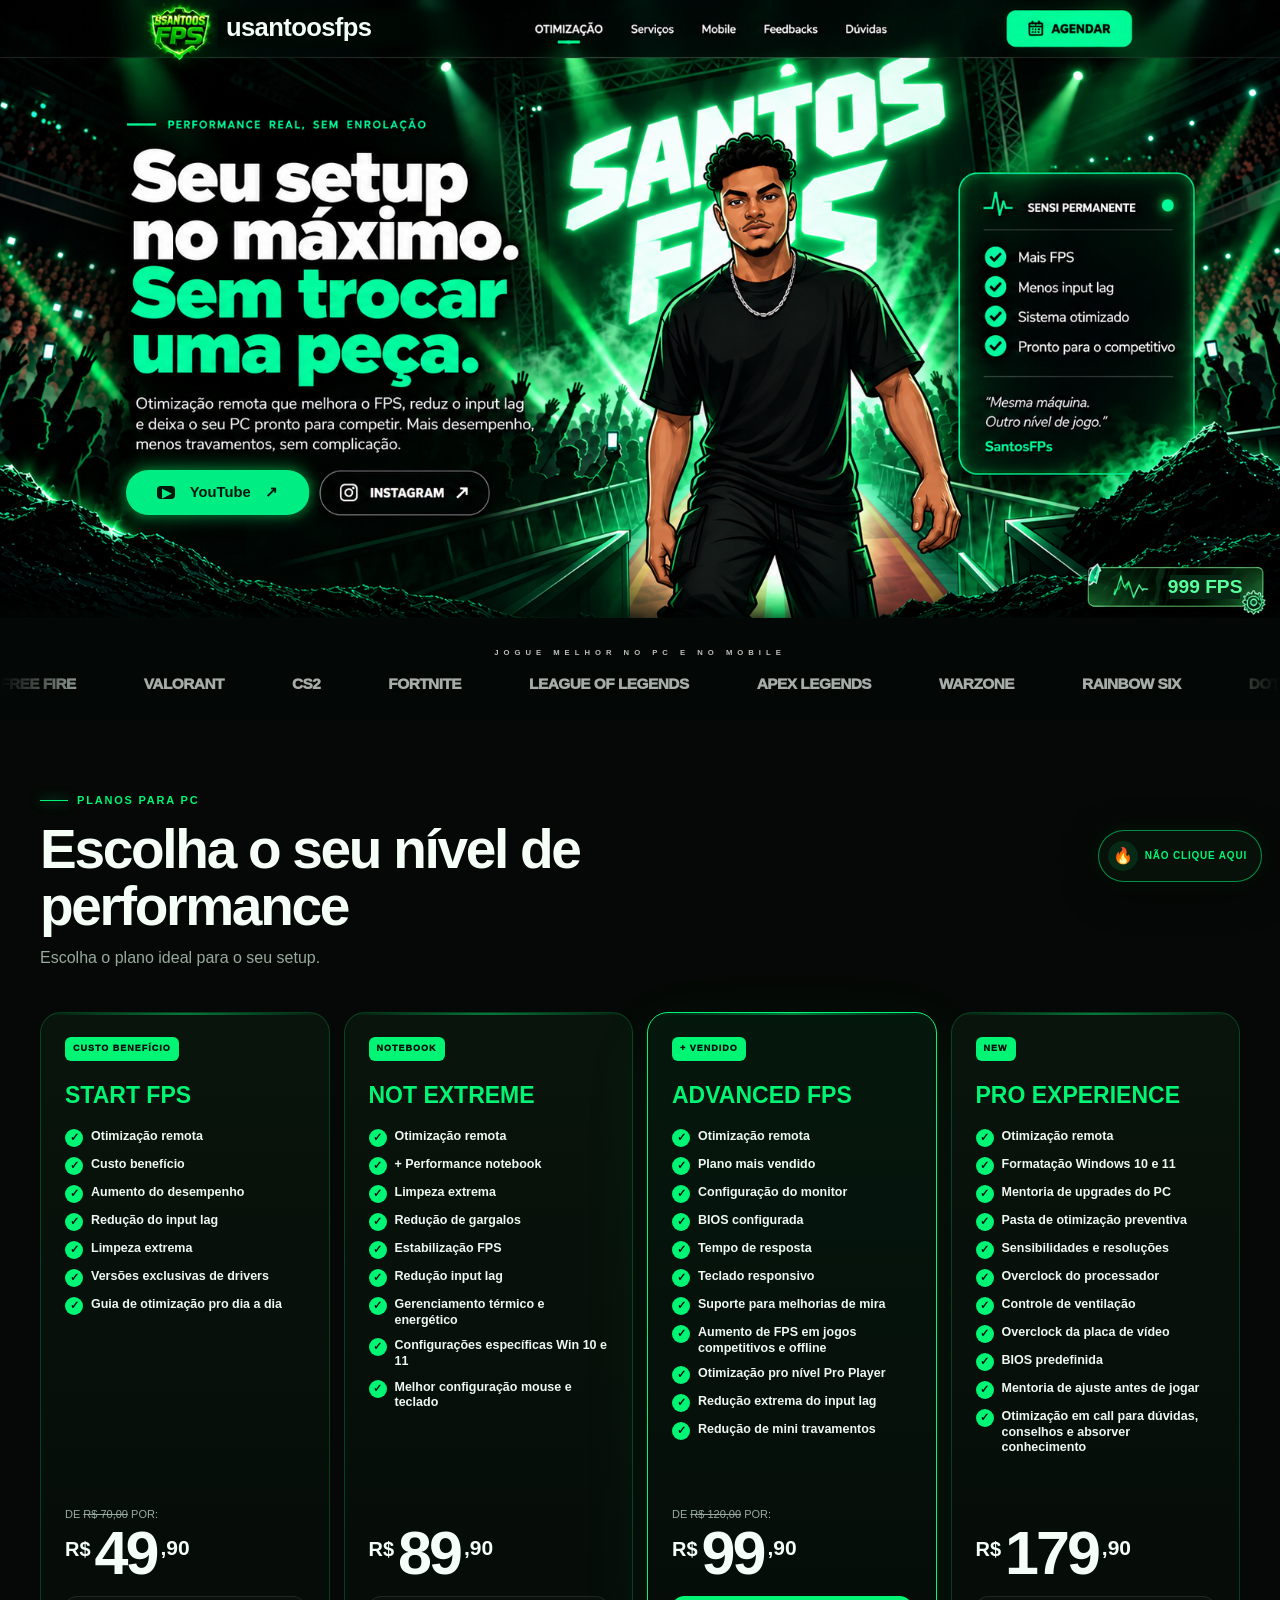
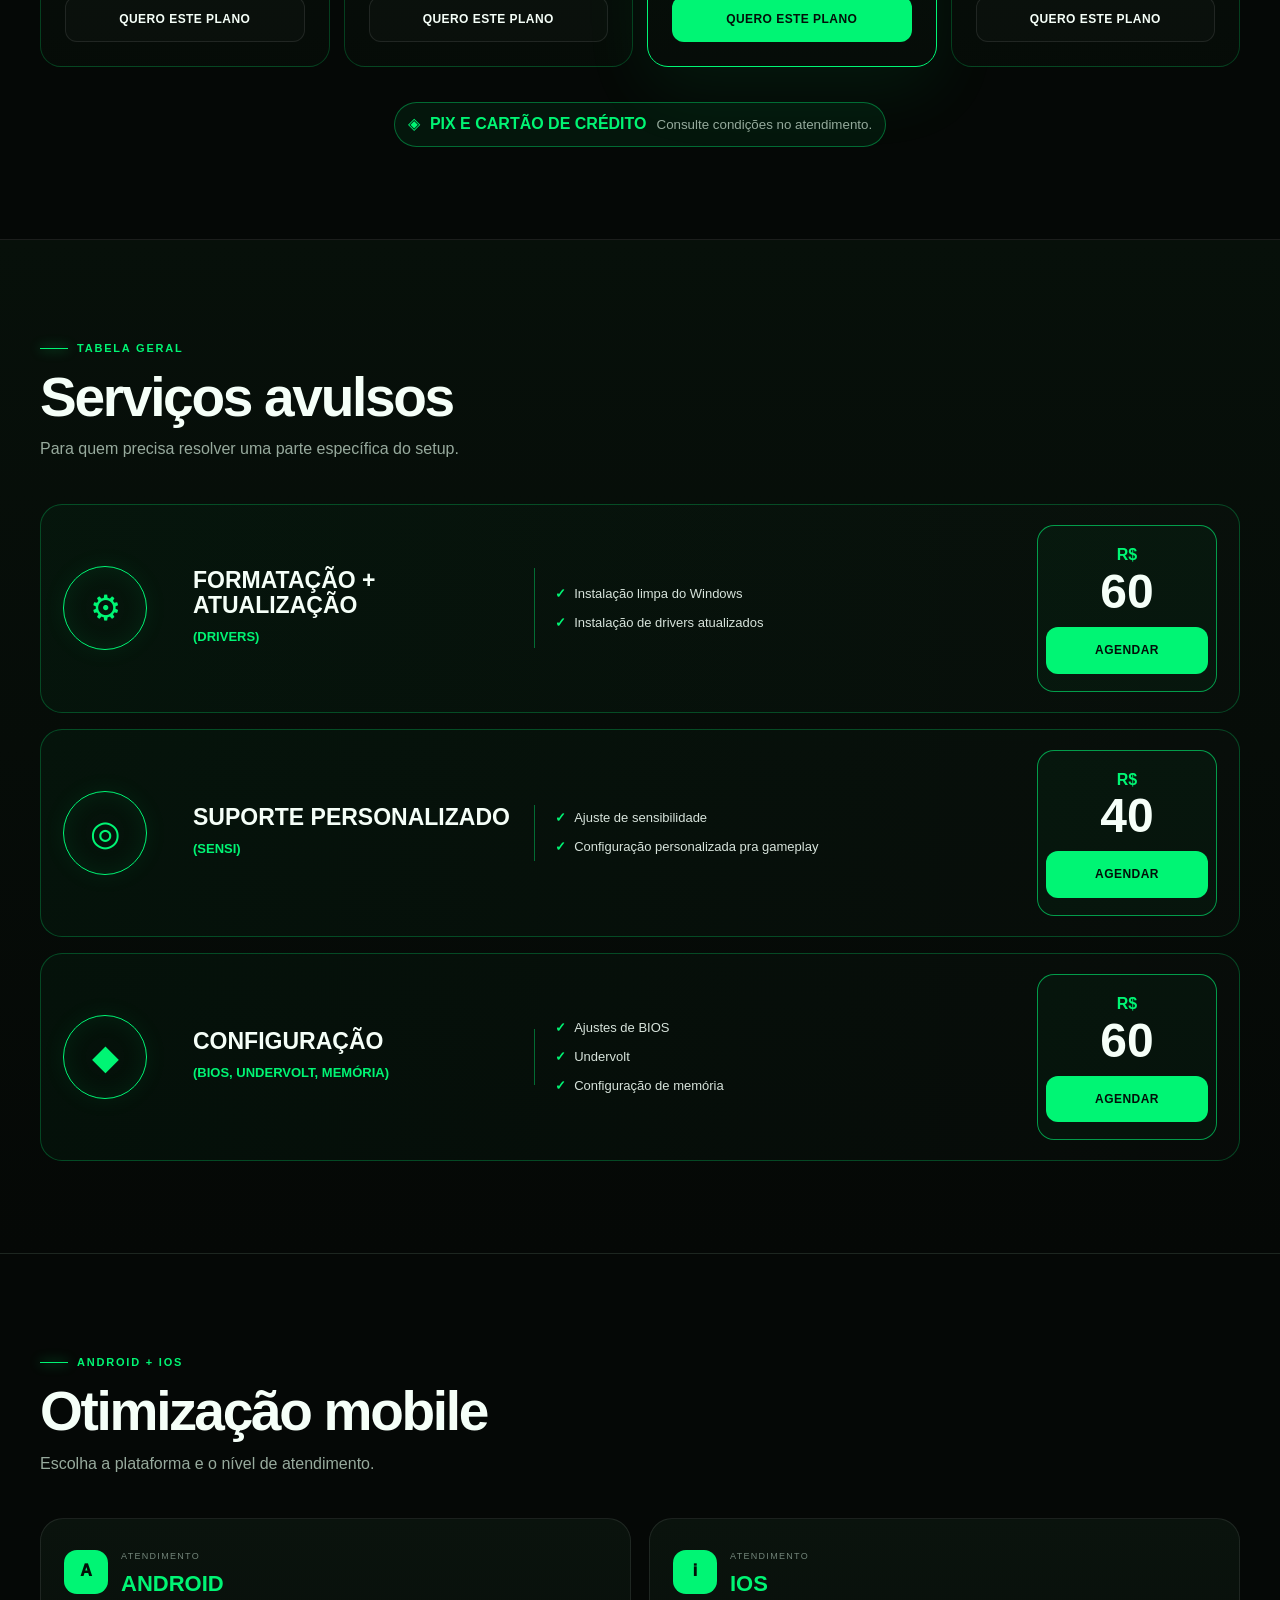
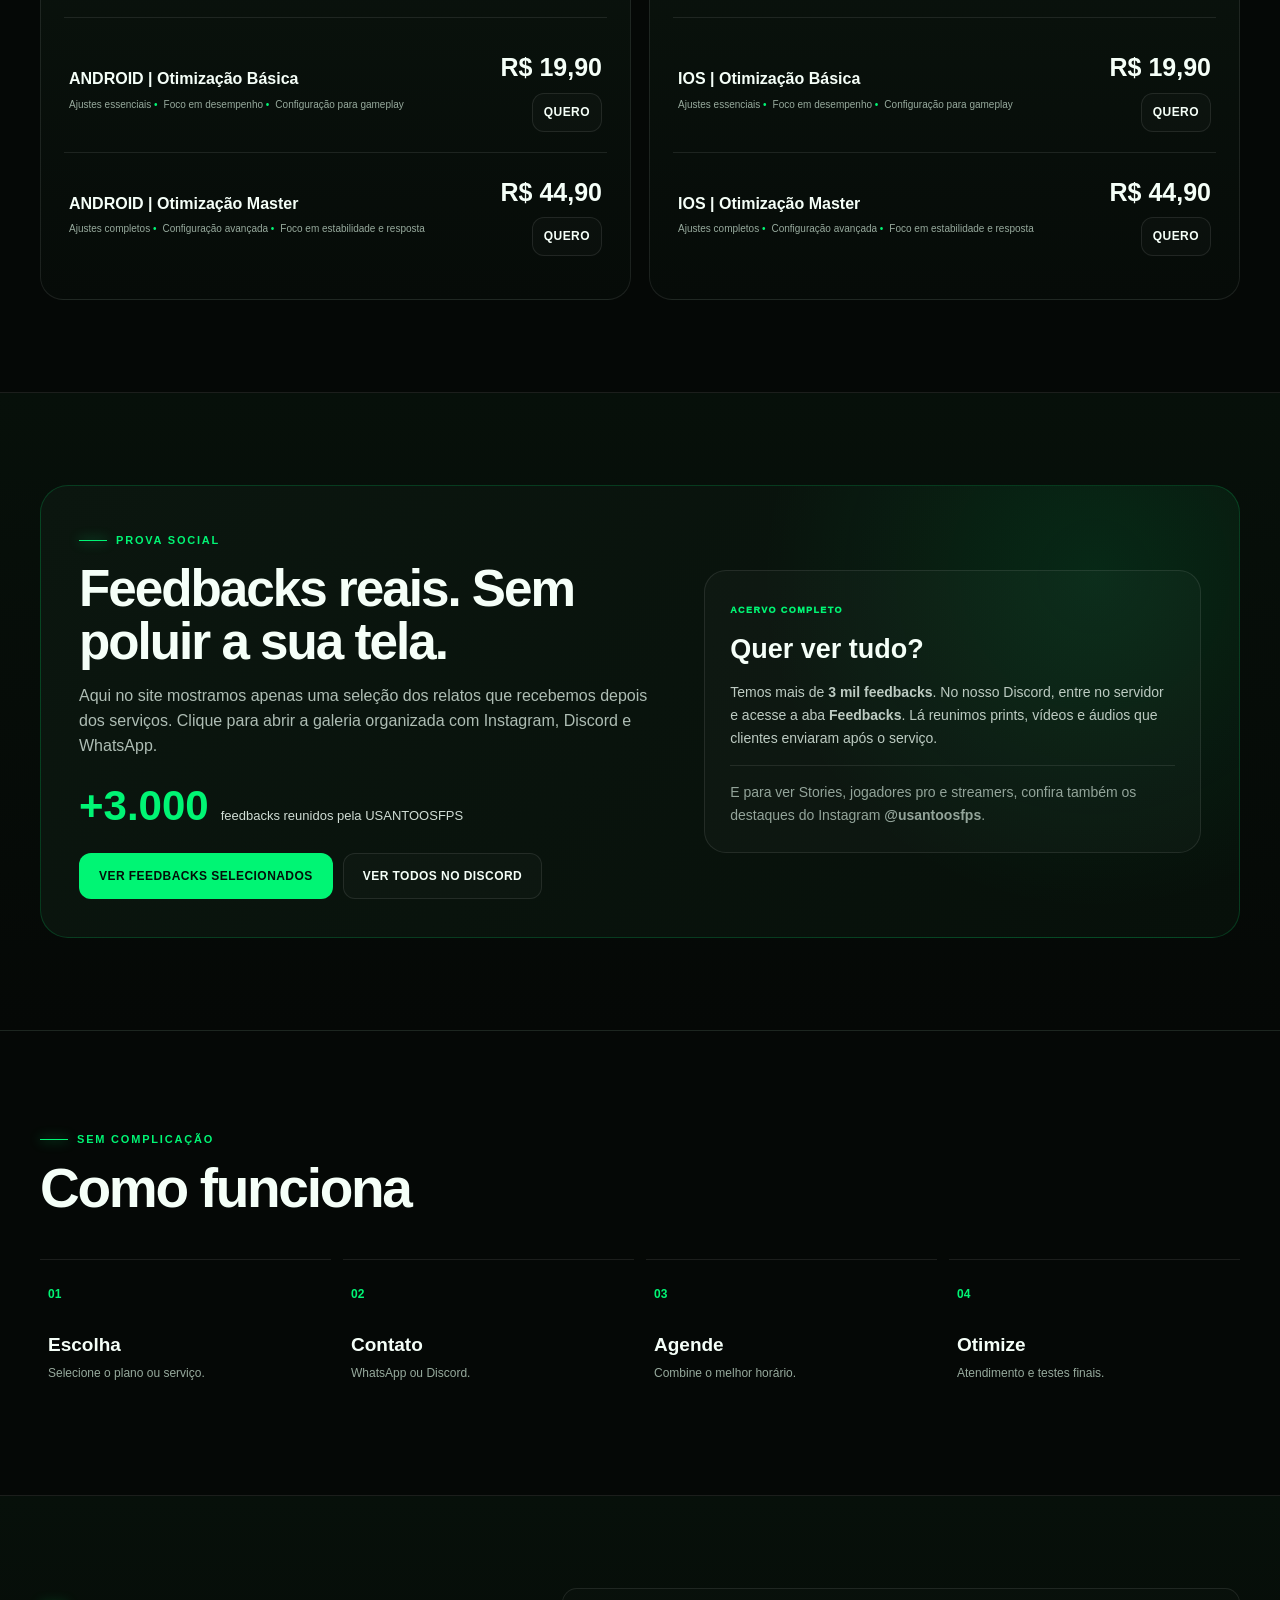
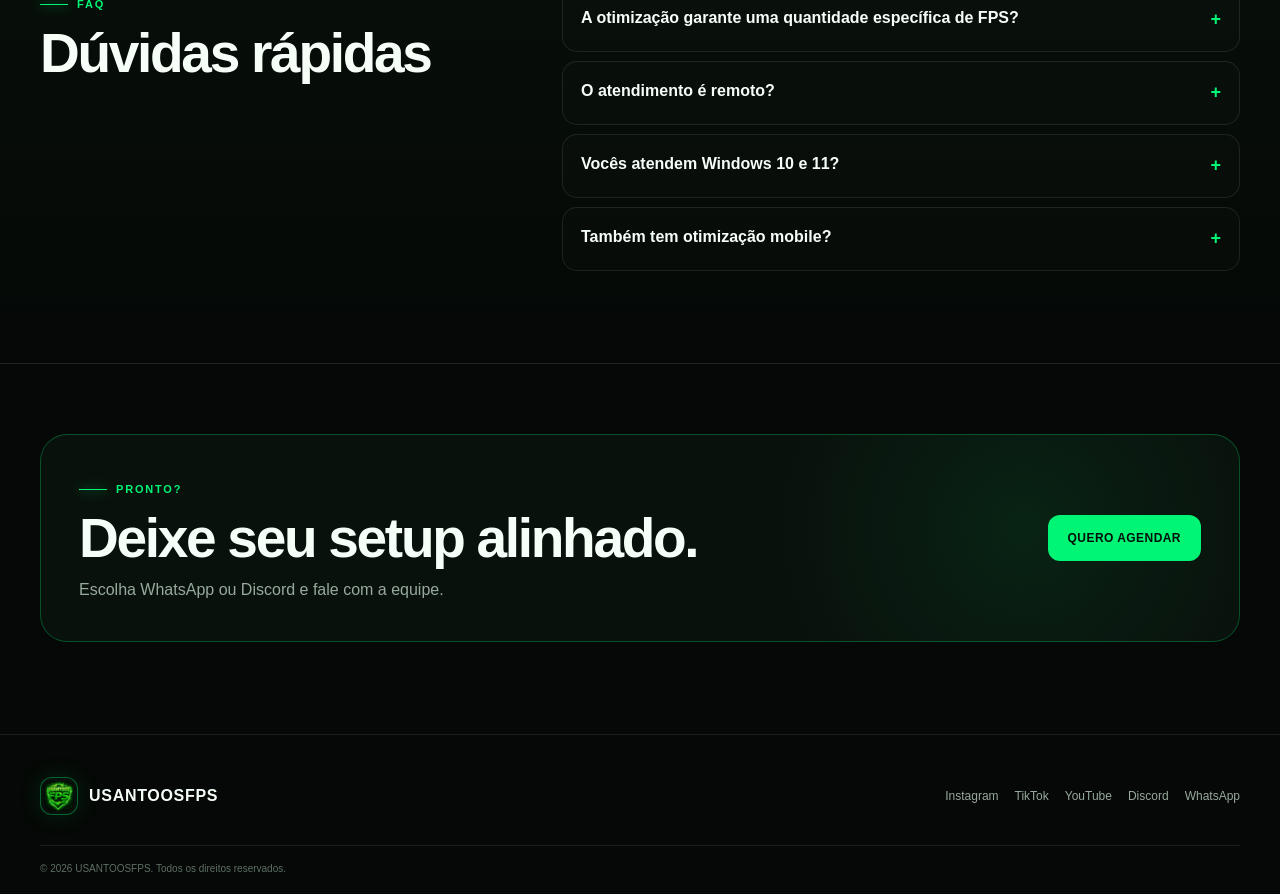
==== index.html @ 47dc4d63 "Add files via upload usantoosfps" ====
<!doctype html>
<html lang="pt-BR">
<head>
  <meta charset="utf-8">
  <meta name="viewport" content="width=device-width, initial-scale=1">
  <meta name="theme-color" content="#050806">
  <meta name="description" content="USANTOOSFPS — otimização de PC, Android e iOS.">
  <title>USANTOOSFPS | Otimização e Performance</title>
  <link rel="icon" href="assets/cf1f0d1a6456.png" type="image/png">
  <style>
:root{
  --bg:#050806;
  --bg2:#08100a;
  --panel:#0a120d;
  --panel2:#0c1710;
  --green:#00f574;
  --green2:#58ff9d;
  --text:#f5fff8;
  --muted:#97aa9d;
  --line:rgba(255,255,255,.09);
  --shadow:0 26px 80px rgba(0,0,0,.45);
  --radius:22px;
  --container:1200px
}
*{box-sizing:border-box}
html{scroll-behavior:smooth}
body{
  margin:0;background:var(--bg);color:var(--text);
  font-family:Inter,Segoe UI,Arial,sans-serif;line-height:1.55;overflow-x:hidden
}
body.lock{overflow:hidden}
a{color:inherit;text-decoration:none}
button,input,select{font:inherit}
button{color:inherit}
.container{width:min(var(--container),calc(100% - 38px));margin:auto}
.grain{
  position:fixed;inset:0;z-index:90;pointer-events:none;opacity:.055;
  background-image:radial-gradient(rgba(255,255,255,.18) .6px,transparent .6px);
  background-size:7px 7px
}
.header{
  position:sticky;top:0;z-index:60;background:rgba(5,8,6,.78);
  backdrop-filter:blur(16px);border-bottom:1px solid var(--line)
}
.nav{height:74px;display:flex;align-items:center;gap:26px}
.brand{display:flex;align-items:center;gap:11px;font-weight:900;letter-spacing:.7px}
.brand-icon{
  width:38px;height:38px;border-radius:12px;display:block;object-fit:contain;padding:3px;
  border:1px solid rgba(0,245,116,.38);background:#07100a;box-shadow:0 0 24px rgba(0,245,116,.12)
}
.brand span:last-child{display:inline-flex;align-items:center}
.menu{margin-left:auto;display:flex;gap:25px}
.menu a{font-size:13px;color:var(--muted);font-weight:700}
.menu a:hover{color:var(--green)}
.menu-toggle{display:none;margin-left:auto;border:0;background:none;font-size:25px}
.btn{
  border:1px solid transparent;border-radius:12px;padding:13px 19px;
  font-size:12px;font-weight:900;letter-spacing:.45px;cursor:pointer;transition:.22s;
  display:inline-flex;justify-content:center;align-items:center
}
.btn-primary{background:var(--green);color:#021009}
.btn-primary:hover{transform:translateY(-2px);box-shadow:0 14px 35px rgba(0,245,116,.16)}
.btn-outline{border-color:var(--line);background:rgba(255,255,255,.02)}
.btn-outline:hover{border-color:rgba(0,245,116,.4);color:var(--green)}
.nav-cta{margin-left:4px}
.hero{
  min-height:760px;position:relative;overflow:hidden;padding:115px 0 55px;
  background:
    radial-gradient(circle at 73% 38%,rgba(0,245,116,.1),transparent 26%),
    linear-gradient(180deg,#050806,#07100a)
}
.hero:before{
  content:"";position:absolute;inset:0;pointer-events:none;opacity:.18;
  background-image:
    linear-gradient(rgba(0,245,116,.07) 1px,transparent 1px),
    linear-gradient(90deg,rgba(0,245,116,.07) 1px,transparent 1px);
  background-size:48px 48px;
  mask-image:linear-gradient(to bottom,black,transparent 76%)
}
.hero-light{position:absolute;border-radius:50%;filter:blur(60px);opacity:.15;background:var(--green)}
.hero-light-1{width:320px;height:320px;right:-120px;top:30px}
.hero-light-2{width:180px;height:180px;left:-70px;bottom:120px}
.hero-grid{display:grid;grid-template-columns:1.08fr .92fr;gap:70px;align-items:center;position:relative}
.eyebrow{
  color:var(--green);font-size:11px;font-weight:900;letter-spacing:1.8px;
  display:inline-flex;align-items:center;gap:9px
}
.eyebrow:before{content:"";width:28px;height:1px;background:var(--green);box-shadow:0 0 12px var(--green)}
.hero h1{
  font-size:clamp(50px,6.6vw,91px);line-height:.94;letter-spacing:-4px;
  margin:15px 0 23px
}
.hero h1 em{font-style:normal;color:var(--green);text-shadow:0 0 34px rgba(0,245,116,.14)}
.hero-copy>p{color:var(--muted);font-size:18px;max-width:660px}
.hero-actions{display:flex;gap:12px;flex-wrap:wrap;margin:29px 0}
.payline{display:flex;gap:12px;flex-wrap:wrap;color:#c0cec4;font-size:11px;font-weight:800}
.payline span{border:1px solid var(--line);border-radius:999px;padding:7px 10px;background:rgba(255,255,255,.015)}
.performance-card{
  border:1px solid rgba(0,245,116,.23);border-radius:26px;padding:23px;
  background:linear-gradient(180deg,rgba(10,23,15,.93),rgba(5,11,7,.95));
  box-shadow:var(--shadow);position:relative;overflow:hidden
}
.performance-card:after{
  content:"";position:absolute;width:250px;height:250px;border-radius:50%;
  right:-90px;bottom:-130px;background:rgba(0,245,116,.09);filter:blur(20px)
}
.perf-top{display:flex;justify-content:space-between;font-family:monospace;font-size:11px;color:#718078}
.perf-top b{color:var(--green)}
.perf-main{
  position:relative;border:1px solid var(--line);border-radius:19px;margin:20px 0;padding:28px;
  background:linear-gradient(135deg,rgba(0,245,116,.07),rgba(255,255,255,.01));overflow:hidden
}
.perf-main small{display:block;color:#7e9185;letter-spacing:1.7px}
.perf-main strong{font-size:32px;color:var(--green)}
.scanline{
  position:absolute;left:0;right:0;height:1px;background:var(--green);opacity:.5;
  box-shadow:0 0 14px var(--green);animation:scan 3.2s linear infinite
}
.perf-grid{display:grid;grid-template-columns:1fr 1fr;gap:10px}
.perf-grid div{border:1px solid var(--line);border-radius:15px;padding:15px}
.perf-grid span{display:block;color:#68796e;font-size:10px}
.perf-grid b{font-size:14px}
.quick-links{
  display:grid;grid-template-columns:repeat(3,1fr);gap:10px;position:relative;margin-top:78px
}
.quick-links a{
  border-top:1px solid var(--line);padding:18px 10px;display:flex;justify-content:space-between;gap:14px;align-items:end
}
.quick-links b{font-size:13px}
.quick-links span{font-size:11px;color:var(--muted)}
.quick-links a:hover b{color:var(--green)}
.section{padding:92px 0}
.section-dark{background:linear-gradient(180deg,#07100a,#050806);border-block:1px solid var(--line)}
.section-title{max-width:760px;margin-bottom:42px}
.section-title h2,.final-box h2{
  font-size:clamp(36px,4.3vw,60px);line-height:1.02;letter-spacing:-2.3px;margin:12px 0 12px
}
.section-title p,.final-box p{color:var(--muted);margin:0}
.plan-grid{display:grid;grid-template-columns:repeat(4,1fr);gap:14px}
.plan-card{
  min-height:655px;border:1px solid rgba(0,245,116,.22);border-radius:21px;padding:24px;
  background:linear-gradient(180deg,rgba(9,22,13,.92),rgba(6,12,8,.96));
  position:relative;display:flex;flex-direction:column;transition:.25s;overflow:hidden
}
.plan-card:hover{transform:translateY(-5px);border-color:rgba(0,245,116,.55)}
.plan-card.featured{
  border-color:var(--green);box-shadow:0 22px 70px rgba(0,245,116,.08);
  background:linear-gradient(180deg,rgba(0,245,116,.065),rgba(6,12,8,.96))
}
.plan-card:before{
  content:"";position:absolute;inset:0 0 auto;height:2px;
  background:linear-gradient(90deg,transparent,var(--green),transparent);opacity:.45
}
.plan-badge{
  align-self:flex-start;background:var(--green);color:#041009;border-radius:6px;
  padding:5px 8px;font-size:9px;font-weight:950;letter-spacing:1px
}
.plan-card h3{color:var(--green);font-size:23px;margin:17px 0 15px}
.feature-list{list-style:none;padding:0;margin:0;display:grid;gap:10px}
.feature-list li{font-size:12.5px;font-weight:750;line-height:1.25;color:#eef8f1;display:flex;gap:8px}
.feature-list li:before{
  content:"✓";display:grid;place-items:center;flex:0 0 18px;height:18px;border-radius:50%;
  color:#031008;background:var(--green);font-size:11px;font-weight:950
}
.plan-bottom{margin-top:auto;padding-top:24px}
.old{font-size:11px;color:#9aaba0}
.old s{color:#9aaba0}
.price{display:flex;align-items:flex-start;gap:4px;margin:3px 0 15px}
.price span{font-size:20px;font-weight:900;margin-top:8px}
.price strong{font-size:61px;line-height:.9;letter-spacing:-3px}
.price sup{font-size:21px;font-weight:900;margin-top:6px}
.plan-card .btn{width:100%}
.payment-strip{
  margin:35px auto 0;width:max-content;max-width:100%;display:flex;gap:10px;align-items:center;
  border:1px solid rgba(0,245,116,.38);border-radius:999px;padding:9px 13px;background:rgba(0,245,116,.06)
}
.payment-strip span,.payment-strip strong{color:var(--green)}
.payment-strip small{color:var(--muted)}
.extra-list{display:grid;gap:16px}
.extra-card{
  border:1px solid rgba(0,245,116,.25);border-radius:22px;padding:20px 22px;
  display:grid;grid-template-columns:110px 1fr 1.35fr 180px;gap:20px;align-items:center;
  background:linear-gradient(90deg,rgba(0,245,116,.035),rgba(255,255,255,.012))
}
.extra-icon{
  width:84px;height:84px;border-radius:50%;display:grid;place-items:center;font-size:35px;color:var(--green);
  border:1px solid var(--green);box-shadow:inset 0 0 25px rgba(0,245,116,.08),0 0 25px rgba(0,245,116,.07)
}
.extra-name{border-right:1px solid rgba(0,245,116,.4);padding-right:18px}
.extra-name h3{font-size:23px;line-height:1.05;margin:0 0 7px}
.extra-name b{color:var(--green);font-size:13px}
.extra-features{list-style:none;padding:0;margin:0;display:grid;gap:9px}
.extra-features li{font-size:13px;color:#d7e3db}
.extra-features li:before{content:"✓";color:var(--green);font-weight:900;margin-right:8px}
.extra-price{
  border:1px solid rgba(0,245,116,.6);border-radius:17px;text-align:center;padding:17px 8px;
  background:rgba(0,245,116,.035)
}
.extra-price span{display:block;color:var(--green);font-weight:900}
.extra-price strong{font-size:48px;line-height:1}
.extra-price button{margin-top:11px;width:100%}
.mobile-grid{display:grid;grid-template-columns:1fr 1fr;gap:18px}
.mobile-panel{
  border:1px solid var(--line);border-radius:23px;padding:23px;background:linear-gradient(180deg,#0a130d,#060b08)
}
.mobile-head{display:flex;align-items:center;gap:13px;border-bottom:1px solid var(--line);padding-bottom:16px;margin-bottom:10px}
.mobile-icon{
  width:44px;height:44px;border-radius:13px;display:grid;place-items:center;background:var(--green);color:#031008;font-weight:950
}
.mobile-head small{color:#73857a;font-size:9px;letter-spacing:1.3px}
.mobile-head h3{color:var(--green);margin:0;font-size:22px}
.mobile-plan{
  display:grid;grid-template-columns:1fr auto;gap:15px;align-items:center;
  padding:20px 5px;border-bottom:1px solid var(--line)
}
.mobile-plan:last-child{border-bottom:0}
.mobile-plan h4{margin:0 0 5px;font-size:16px}
.mobile-plan ul{padding:0;margin:0;list-style:none;display:flex;flex-wrap:wrap;gap:6px}
.mobile-plan li{font-size:10px;color:var(--muted)}
.mobile-plan li:not(:last-child):after{content:" •";color:var(--green)}
.mobile-price{text-align:right}
.mobile-price strong{display:block;font-size:25px}
.mobile-price .btn{padding:9px 11px;margin-top:6px}
.feedback-grid{display:grid;grid-template-columns:repeat(3,1fr);gap:14px}
.feedback{
  border:1px solid var(--line);border-radius:20px;padding:23px;background:rgba(255,255,255,.016)
}
.feedback .demo{color:#061009;background:var(--green);display:inline-flex;padding:4px 7px;border-radius:5px;font-size:8px;font-weight:950;letter-spacing:1px}
.feedback p{font-size:15px;margin:18px 0;color:#d8e4dc}
.feedback small{color:#718278}
.steps{display:grid;grid-template-columns:repeat(4,1fr);gap:12px}
.step{border-top:1px solid var(--line);padding:21px 8px}
.step b{color:var(--green);font-size:12px}
.step h3{font-size:19px;margin:25px 0 4px}
.step p{color:var(--muted);font-size:12px;margin:0}
.faq-layout{display:grid;grid-template-columns:.8fr 1.2fr;gap:70px}
.faq-list{display:grid;gap:9px}
.faq-item{border:1px solid var(--line);border-radius:15px;overflow:hidden;background:rgba(255,255,255,.012)}
.faq-q{
  width:100%;border:0;background:none;text-align:left;padding:17px 18px;
  display:flex;justify-content:space-between;gap:18px;cursor:pointer;font-weight:800
}
.faq-q i{font-style:normal;color:var(--green);font-size:18px}
.faq-a{max-height:0;overflow:hidden;transition:.25s}
.faq-a p{margin:0;padding:0 18px 18px;color:var(--muted);font-size:13px}
.faq-item.open .faq-a{max-height:180px}
.faq-item.open .faq-q i{transform:rotate(45deg)}
.final-section{padding-top:70px}
.final-box{
  border:1px solid rgba(0,245,116,.28);border-radius:27px;padding:38px;
  background:radial-gradient(circle at 82% 45%,rgba(0,245,116,.08),transparent 25%),#09110c;
  display:flex;justify-content:space-between;gap:25px;align-items:center
}
footer{border-top:1px solid var(--line);padding:42px 0 18px}
.footer-grid{display:flex;justify-content:space-between;gap:30px;align-items:center}
.footer-links{display:flex;gap:18px}
.footer-links a{color:var(--muted);font-size:12px}
.footer-links a:hover{color:var(--green)}
.footer-bottom{border-top:1px solid var(--line);margin-top:30px;padding-top:15px;color:#5e7064;font-size:10px}
.dont-click{
  position:fixed;right:18px;bottom:18px;z-index:70;border:1px solid rgba(0,245,116,.55);
  background:#07110a;color:var(--green);border-radius:999px;padding:10px 14px 10px 9px;
  box-shadow:0 10px 40px rgba(0,0,0,.45),0 0 20px rgba(0,245,116,.08);
  display:flex;align-items:center;gap:7px;cursor:pointer;animation:nudge 3.2s ease-in-out infinite
}
.dont-click span{width:30px;height:30px;border-radius:50%;display:grid;place-items:center;background:rgba(0,245,116,.11)}
.dont-click b{font-size:10px;letter-spacing:.8px}
.contact-modal{position:fixed;inset:0;z-index:110;display:none;place-items:center;padding:18px}
.contact-modal.show{display:grid}
.contact-backdrop{position:absolute;inset:0;background:rgba(0,0,0,.76);backdrop-filter:blur(6px)}
.contact-card{
  width:min(610px,100%);position:relative;z-index:1;border:1px solid rgba(0,245,116,.24);
  border-radius:24px;background:#07100a;padding:27px;box-shadow:var(--shadow)
}
.close-x{position:absolute;right:14px;top:10px;border:0;background:none;color:#85988b;font-size:27px;cursor:pointer}
.contact-card h2{font-size:34px;line-height:1.02;margin:12px 0 9px}
.contact-card>p{color:var(--muted);margin:0}
.contact-options{display:grid;grid-template-columns:1fr 1fr;gap:10px;margin:22px 0 13px}
.channel{
  border:1px solid var(--line);border-radius:17px;padding:17px;display:grid;
  grid-template-columns:auto 1fr auto;gap:10px;align-items:center;transition:.2s
}
.channel:hover{transform:translateY(-3px);border-color:rgba(0,245,116,.36)}
.channel-icon{width:35px;height:35px;border-radius:10px;display:grid;place-items:center;font-weight:950;background:rgba(0,245,116,.09);color:var(--green)}
.channel b{display:block;font-size:13px}
.channel small{display:block;color:var(--muted);font-size:9px;margin-top:3px}
.channel i{font-style:normal;color:var(--green)}
.selected-message{
  border:1px solid var(--line);border-radius:14px;padding:13px;background:rgba(255,255,255,.015)
}
.selected-message small{color:#718278;font-size:8px;letter-spacing:1.2px}
.selected-message p{font-size:11px;color:#c9d6ce;margin:6px 0 9px}
.copy-btn{
  border:0;background:none;color:var(--green);padding:0;font-size:9px;font-weight:900;cursor:pointer
}
.blue-alert{
  position:fixed;inset:0;z-index:200;background:#0a57b7;color:white;display:none;
  align-items:center;justify-content:center;padding:34px;overflow:auto
}
.blue-alert.show{display:flex}
.blue-alert-inner{width:min(900px,100%);margin:auto}
.bsod-face{font-size:110px;line-height:1;font-weight:300;margin-bottom:20px}
.simulation-tag{
  display:inline-flex;padding:6px 9px;background:rgba(255,255,255,.14);
  border:1px solid rgba(255,255,255,.22);border-radius:5px;font-size:9px;font-weight:900;letter-spacing:1px
}
.blue-alert h2{font-size:clamp(38px,5vw,66px);line-height:1.01;letter-spacing:-2px;margin:20px 0}
.blue-alert p{font-size:17px;max-width:850px;color:rgba(255,255,255,.92)}
.blue-strong{font-weight:800}
.blue-actions{display:flex;gap:10px;flex-wrap:wrap;margin-top:28px}
.blue-actions button{padding:14px 18px;border-radius:8px;font-weight:900;cursor:pointer}
.blue-primary{border:0;background:white;color:#0a57b7}
.blue-secondary{border:1px solid rgba(255,255,255,.45);background:transparent}
.fake-code{font-family:monospace;font-size:11px;opacity:.7;margin-top:35px}
.reveal{opacity:0;transform:translateY(15px);transition:.55s}
.reveal.visible{opacity:1;transform:none}
@keyframes scan{0%{top:0}100%{top:100%}}
@keyframes nudge{0%,80%,100%{transform:translateY(0)}85%{transform:translateY(-5px)}90%{transform:translateY(0)}95%{transform:translateY(-3px)}}
@media(max-width:1050px){
  .hero-grid,.faq-layout{grid-template-columns:1fr}
  .hero-visual{max-width:650px}
  .plan-grid{grid-template-columns:1fr 1fr}
  .plan-card{min-height:610px}
  .extra-card{grid-template-columns:90px 1fr 1fr 150px}
  .menu{
    position:absolute;left:18px;right:18px;top:68px;display:none;flex-direction:column;
    background:#07100a;border:1px solid var(--line);border-radius:15px;padding:16px
  }
  .menu.open{display:flex}
  .menu-toggle{display:block}
  .nav-cta{display:none}
}
@media(max-width:760px){
  .container{width:min(var(--container),calc(100% - 26px))}
  .hero{padding-top:82px}
  .hero h1{font-size:50px;letter-spacing:-2.4px}
  .hero-copy>p{font-size:16px}
  .quick-links{grid-template-columns:1fr;margin-top:52px}
  .quick-links a{align-items:center}
  .plan-grid,.mobile-grid,.feedback-grid,.steps{grid-template-columns:1fr}
  .plan-card{min-height:auto}
  .extra-card{grid-template-columns:62px minmax(0,1fr);min-width:0}.extra-name{min-width:0;overflow-wrap:anywhere}.extra-name h3{font-size:21px}
  .extra-icon{width:62px;height:62px;font-size:27px}
  .extra-name{border-right:0;padding:0}
  .extra-features,.extra-price{grid-column:1/-1}
  .extra-price{display:flex;justify-content:space-between;align-items:center;text-align:left}
  .extra-price strong{font-size:36px}
  .extra-price button{width:auto;margin:0}
  .payment-strip{width:100%;border-radius:16px;flex-wrap:wrap}
  .final-box{flex-direction:column;align-items:flex-start}
  .footer-grid{align-items:flex-start;flex-direction:column}
  .contact-options{grid-template-columns:1fr}
  .dont-click{right:10px;bottom:10px}
  .blue-alert{padding:22px}
  .bsod-face{font-size:80px}
}

/* ============================================================
   V3 — FEEDBACKS EM DESTAQUE + CONFIG WHATSAPP + GUIA DISCORD
   ============================================================ */

.feedback-block{margin-top:34px}
.community-block{margin-top:64px}
.feedback-subhead{
  display:flex;justify-content:space-between;align-items:end;gap:20px;
  margin-bottom:18px
}
.feedback-subhead small{
  display:block;color:var(--green);font-size:9px;font-weight:950;letter-spacing:1.5px
}
.feedback-subhead h3{font-size:26px;margin:5px 0 0}
.feedback-subhead>span{font-size:10px;color:var(--muted)}

.featured-feedback-grid{
  display:grid;grid-template-columns:repeat(3,1fr);gap:14px
}
.featured-feedback-card{
  position:relative;min-height:280px;padding:22px;text-align:left;color:var(--text);
  border:1px solid var(--line);border-radius:22px;cursor:pointer;
  background:
    radial-gradient(circle at 25% 15%,rgba(0,245,116,.10),transparent 34%),
    linear-gradient(180deg,#0c160f,#070d09);
  transition:.22s;overflow:hidden
}
.featured-feedback-card:after{
  content:"";position:absolute;inset:auto -55px -70px auto;width:180px;height:180px;border-radius:50%;
  border:1px solid rgba(0,245,116,.12)
}
.featured-feedback-card:hover{
  transform:translateY(-4px);border-color:rgba(0,245,116,.42);
  box-shadow:0 18px 55px rgba(0,245,116,.06)
}
.featured-avatar{
  width:84px;height:84px;border-radius:22px;overflow:hidden;
  border:1px solid rgba(0,245,116,.42);background:rgba(0,245,116,.07);
  display:grid;place-items:center;color:var(--green);font-size:22px;font-weight:950
}
.featured-avatar img,.feedback-modal-avatar img{
  width:100%;height:100%;object-fit:cover
}
.featured-info{margin-top:20px}
.verified-line{font-size:8px;letter-spacing:1.2px;color:var(--green);font-weight:950}
.featured-info h3{font-size:21px;margin:7px 0 2px}
.featured-info p{margin:0;color:#b2c1b8;font-size:11px}
.featured-info small{display:block;color:#718178;margin-top:5px}
.feedback-open{
  position:absolute;left:22px;bottom:20px;
  color:var(--green);font-size:9px;font-weight:950;letter-spacing:.7px
}

.feedback-filter{display:flex;gap:8px;flex-wrap:wrap;margin:0 0 14px}
.feedback-filter-btn{
  border:1px solid var(--line);background:#080e0a;color:#83948a;
  padding:9px 13px;border-radius:999px;font-size:9px;font-weight:950;letter-spacing:.8px;cursor:pointer
}
.feedback-filter-btn.active,.feedback-filter-btn:hover{
  border-color:rgba(0,245,116,.38);color:#061009;background:var(--green)
}
.community-feedback-grid{
  display:grid;grid-template-columns:repeat(3,1fr);gap:12px
}
.community-feedback-card{
  min-height:160px;text-align:left;color:var(--text);cursor:pointer;
  border:1px solid var(--line);border-radius:18px;padding:18px;background:rgba(255,255,255,.018);
  transition:.2s
}
.community-feedback-card:hover{border-color:rgba(0,245,116,.3);transform:translateY(-2px)}
.community-card-top{display:flex;align-items:center;justify-content:space-between}
.source-badge{
  display:inline-flex;padding:5px 7px;border-radius:6px;font-size:8px;letter-spacing:1px;font-weight:950
}
.source-badge.discord{background:rgba(112,117,255,.11);color:#a9acff}
.source-badge.instagram{background:rgba(255,88,176,.09);color:#ff9bce}
.community-feedback-card p{font-size:13px;color:#d2ded6;margin:22px 0 16px}
.community-feedback-card small{color:#74847a}

.feedback-modal{
  position:fixed;inset:0;z-index:140;display:none;place-items:center;padding:20px
}
.feedback-modal.show{display:grid}
.feedback-modal-backdrop{
  position:absolute;inset:0;background:rgba(0,0,0,.79);backdrop-filter:blur(8px)
}
.feedback-modal-card{
  position:relative;z-index:1;width:min(720px,100%);max-height:min(820px,92vh);overflow:auto;
  border:1px solid rgba(255,255,255,.1);border-radius:24px;padding:26px;
  background:linear-gradient(180deg,#0d1710,#070c09);
  box-shadow:0 30px 100px rgba(0,0,0,.56)
}
.feedback-modal-source{
  display:inline-flex;color:var(--green);font-size:9px;font-weight:950;letter-spacing:1.4px
}
.feedback-modal-profile{
  display:flex;align-items:center;gap:15px;margin:20px 0
}
.feedback-modal-avatar{
  width:72px;height:72px;border-radius:18px;overflow:hidden;display:grid;place-items:center;
  border:1px solid rgba(0,245,116,.35);background:rgba(0,245,116,.07);
  color:var(--green);font-weight:950
}
.feedback-modal-profile h3{margin:0;font-size:21px}
.feedback-modal-profile p{margin:2px 0;color:#a5b5ab;font-size:11px}
.feedback-modal-profile small{color:#6d7e74}
.feedback-screenshot{
  min-height:310px;border-radius:18px;border:1px solid var(--line);
  background:
    linear-gradient(135deg,rgba(0,245,116,.06),transparent 42%),
    #070b08;
  background-size:cover;background-position:center;
  padding:24px;display:flex;flex-direction:column;justify-content:flex-end;overflow:hidden
}
.feedback-screenshot.has-image{min-height:520px}
.feedback-screenshot>span{
  align-self:flex-start;padding:5px 8px;border-radius:6px;background:rgba(0,0,0,.6);
  color:var(--green);font-size:8px;font-weight:950;letter-spacing:1px
}
.feedback-screenshot p{
  background:rgba(5,9,6,.86);border:1px solid rgba(255,255,255,.08);
  padding:16px;border-radius:14px;margin:10px 0 0;color:#e3ece6;font-size:14px
}

.contact-card-wide{width:min(820px,100%)}
.contact-view{display:none}
.contact-view.active{display:block}
.view-back{
  border:0;background:transparent;color:#82948a;padding:0;margin:0 0 16px;
  font-size:9px;font-weight:950;letter-spacing:.8px;cursor:pointer
}
.view-back:hover{color:var(--green)}
.channel{width:100%;text-align:left}
button.channel{font-family:inherit}
.setup-form{margin-top:22px}
.form-grid{display:grid;grid-template-columns:1fr 1fr;gap:12px}
.setup-form label{
  display:grid;gap:6px;color:#889a8f;font-size:9px;font-weight:900;letter-spacing:.7px
}
.setup-form input{
  width:100%;border:1px solid var(--line);background:#070c09;color:#f4fff7;
  border-radius:11px;padding:12px 13px;outline:none;font-size:12px
}
.setup-form input:focus{border-color:rgba(0,245,116,.42);box-shadow:0 0 0 3px rgba(0,245,116,.05)}
.setup-form .disabled-field{opacity:.42;cursor:not-allowed}
.dont-know-check{
  display:flex!important;grid-template-columns:auto 1fr;align-items:flex-start;gap:11px!important;
  margin:15px 0;padding:13px;border:1px solid rgba(0,245,116,.14);
  background:rgba(0,245,116,.035);border-radius:13px;cursor:pointer
}
.dont-know-check input{width:17px;height:17px;margin-top:2px;accent-color:var(--green)}
.dont-know-check span{display:grid;gap:2px}
.dont-know-check b{color:#e7f1ea;font-size:10px}
.dont-know-check small{color:#708178;font-size:9px;letter-spacing:0;font-weight:500}
.message-preview{
  border:1px solid var(--line);border-radius:14px;padding:13px;background:#050906;margin:14px 0
}
.message-preview>small{color:#718278;font-size:8px;letter-spacing:1.1px}
.message-preview pre{
  margin:8px 0 0;white-space:pre-wrap;font-family:inherit;font-size:10px;line-height:1.55;color:#cdd9d1;
  max-height:195px;overflow:auto
}
.full-width{width:100%}
.whatsapp-helper{display:block;text-align:center;color:#6f8176;margin-top:9px;font-size:9px}

.discord-guide{display:grid;gap:9px;margin:22px 0}
.discord-step{
  display:grid;grid-template-columns:44px 1fr;gap:12px;
  border:1px solid var(--line);border-radius:14px;padding:13px;background:rgba(255,255,255,.016)
}
.discord-step>span{
  width:35px;height:35px;border-radius:10px;display:grid;place-items:center;
  color:var(--green);background:rgba(0,245,116,.07);font-size:10px;font-weight:950
}
.discord-step h3{margin:1px 0 3px;font-size:13px}
.discord-step p{margin:0;color:#8fa197;font-size:10px}
.btn-discord{
  background:#5865f2;color:white;border-color:#5865f2
}
.btn-discord:hover{transform:translateY(-2px);box-shadow:0 12px 35px rgba(88,101,242,.18)}

@media(max-width:900px){
  .featured-feedback-grid,.community-feedback-grid{grid-template-columns:1fr 1fr}
}

@media(max-width:620px){
  .featured-feedback-grid,.community-feedback-grid,.form-grid{grid-template-columns:1fr}
  .feedback-subhead{align-items:flex-start;flex-direction:column}
  .featured-feedback-card{min-height:245px}
  .feedback-screenshot.has-image{min-height:420px}
  .contact-card-wide{padding:22px}
}


/* ===================== FINAL / FEEDBACKS REAIS ===================== */

.social-callout{
  margin-top:20px;
  border:1px solid rgba(0,245,116,.18);
  border-radius:22px;
  padding:22px;
  background:linear-gradient(135deg, rgba(0,245,116,.06), rgba(255,255,255,.02));
  display:grid;
  grid-template-columns:1.1fr .9fr;
  gap:20px;
}
.social-callout small{
  display:block;
  color:var(--green);
  font-size:10px;
  font-weight:950;
  letter-spacing:1.4px;
}
.social-callout h3{
  margin:6px 0 8px;
  font-size:34px;
}
.social-callout p{
  margin:0;
  color:#afbeb5;
  font-size:14px;
}
.social-pills{
  display:flex;
  align-items:center;
  justify-content:flex-end;
  flex-wrap:wrap;
  gap:10px;
}
.social-pills a{
  border:1px solid var(--line);
  padding:11px 14px;
  border-radius:999px;
  color:#dce5df;
  font-size:12px;
  font-weight:800;
  background:rgba(255,255,255,.02);
}
.social-pills a:hover{
  border-color:rgba(0,245,116,.38);
  color:var(--green);
}

.featured-shot{
  width:100%;
  aspect-ratio: 9 / 16;
  border-radius:16px;
  background-size:cover;
  background-position:center;
  border:1px solid rgba(255,255,255,.06);
  box-shadow: inset 0 0 0 1px rgba(255,255,255,.03);
}

.community-feedback-grid{
  display:grid;
  grid-template-columns:repeat(3,1fr);
  gap:14px;
}
.community-feedback-card{
  overflow:hidden;
  padding:0;
  background:#080d0a;
}
.community-shot{
  width:100%;
  aspect-ratio: 9 / 16;
  background-size:cover;
  background-position:center top;
  border-bottom:1px solid var(--line);
}
.community-body{
  padding:16px;
}
.service-tag{
  color:#88ffba;
  font-size:8px;
  font-weight:900;
  letter-spacing:.9px;
}
.source-badge.whatsapp{
  background:rgba(37,211,102,.12);
  color:#7cf1aa;
}
.feedback-modal-avatar{
  background-size:cover;
  background-position:center;
}
.feedback-modal-badge{
  display:grid;
  place-items:center;
}
.feedback-modal-badge span{
  color:var(--green);
  font-size:28px;
  font-weight:950;
}
.feedback-screenshot.has-image{
  min-height:620px;
}
.footer-links{
  display:flex;
  flex-wrap:wrap;
  gap:10px 16px;
}
@media(max-width:940px){
  .social-callout{
    grid-template-columns:1fr;
  }
  .social-pills{
    justify-content:flex-start;
  }
}
@media(max-width:900px){
  .community-feedback-grid{
    grid-template-columns:1fr 1fr;
  }
}
@media(max-width:620px){
  .social-callout h3{
    font-size:28px;
  }
  .community-feedback-grid{
    grid-template-columns:1fr;
  }
}


/* ===== FINAL V2 AJUSTES DE LEITURA E LAYOUT ===== */
#selectedService{font-size:16px;color:#e8f4ec;line-height:1.55;max-width:90%}
.contact-card h2{font-size:40px;line-height:1.05;margin:12px 0 12px}
.contact-card>p,.contact-view p{font-size:15px;line-height:1.65;color:#c8d6cf}
.contact-options{gap:14px;margin:24px 0 14px}
.channel{padding:20px 18px;gap:14px;border-radius:18px}
.channel-icon{width:42px;height:42px;font-size:18px}
.channel b{font-size:18px;line-height:1.2}
.channel small{font-size:13px;line-height:1.45;margin-top:4px;color:#c2d0c9}
.view-back{font-size:12px}
.setup-form label{font-size:12px;gap:8px}
.setup-form input{font-size:14px;padding:14px 15px}
.dont-know-check b{font-size:13px}
.dont-know-check small{font-size:11px;line-height:1.45}
.message-preview>small{font-size:10px}
.message-preview pre{font-size:12px;line-height:1.65}
.whatsapp-helper{font-size:11px;line-height:1.5}
.discord-step{padding:15px 16px;gap:14px}
.discord-step>span{width:40px;height:40px;font-size:12px}
.discord-step h3{font-size:16px;margin:1px 0 5px}
.discord-step p{font-size:13px;line-height:1.55}
.contact-card-wide{width:min(860px,100%)}

.featured-feedback-card{display:flex;flex-direction:column;min-height:auto;padding:18px;gap:0}
.featured-shot{margin-bottom:14px;background-position:center top}
.featured-info{margin-top:0}
.verified-line{font-size:10px}
.featured-info h3{font-size:22px;line-height:1.18;margin:8px 0 4px}
.featured-info p{font-size:13px;line-height:1.45}
.featured-info small{font-size:11px;line-height:1.4}
.feedback-open{position:static;margin-top:14px;font-size:11px}

.feedback-subhead>span{font-size:12px}
.feedback-filter-btn{font-size:10px;padding:10px 14px}
.community-card-top{gap:8px;align-items:flex-start;flex-wrap:wrap}
.service-tag{font-size:10px;line-height:1.25;white-space:normal}
.community-body{padding:16px;display:flex;flex-direction:column;gap:10px}
.community-feedback-card p{font-size:14px;line-height:1.55;margin:0}
.community-feedback-card small{font-size:12px;line-height:1.45}
.community-feedback-card{display:flex;flex-direction:column}
.community-shot{background-position:center top}
.feedback-modal-profile p{font-size:13px}
.feedback-modal-profile small{font-size:12px}
.feedback-screenshot p{font-size:15px;line-height:1.6}

@media(max-width:760px){
  .contact-card h2{font-size:34px}
  #selectedService{font-size:15px;max-width:100%}
  .contact-card>p,.contact-view p{font-size:14px}
  .channel b{font-size:17px}
  .channel small{font-size:12px}
  .featured-info h3{font-size:20px}
}


/* ===== FINAL V4 LEITURA DO MODAL ===== */
button.channel,
.channel{
  -webkit-appearance:none;
  appearance:none;
  background:linear-gradient(180deg, rgba(14,31,20,.98), rgba(10,24,15,.98)) !important;
  color:#eef7f0 !important;
  border:1px solid rgba(0,245,116,.22) !important;
  box-shadow: inset 0 1px 0 rgba(255,255,255,.03), 0 8px 24px rgba(0,0,0,.18);
}
button.channel:hover,
.channel:hover{
  background:linear-gradient(180deg, rgba(18,41,27,.98), rgba(12,29,18,.98)) !important;
  border-color:rgba(0,245,116,.42) !important;
}
.channel-icon{
  background:rgba(0,245,116,.14) !important;
  color:#15ef7d !important;
  box-shadow:inset 0 0 0 1px rgba(0,245,116,.14);
}
.channel b{
  color:#f2fbf4 !important;
  font-size:20px !important;
  letter-spacing:.2px;
}
.channel small{
  color:#d7e6dc !important;
  font-size:14px !important;
  line-height:1.5 !important;
}
.channel i{
  color:#17f482 !important;
  font-size:18px;
}
#selectedService{
  font-size:18px !important;
  color:#eff8f1 !important;
}
.contact-card h2{
  font-size:44px !important;
  line-height:1.05 !important;
}
.contact-card > p,
.contact-view p{
  color:#d4e2d9 !important;
  font-size:16px !important;
  line-height:1.7 !important;
}
@media(max-width:760px){
  .channel b{font-size:18px !important;}
  .channel small{font-size:13px !important;}
  .contact-card h2{font-size:36px !important;}
  #selectedService{font-size:16px !important;}
}


/* ============================================================
   V8 — FEEDBACKS SOMENTE SOB DEMANDA
   ============================================================ */

.feedback-teaser{
  border:1px solid rgba(0,245,116,.18);
  border-radius:28px;
  padding:38px;
  background:
    radial-gradient(circle at 88% 20%, rgba(0,245,116,.10), transparent 30%),
    linear-gradient(135deg,#0b160f,#07100a);
  display:grid;
  grid-template-columns:1.08fr .92fr;
  gap:42px;
  align-items:center;
}

.feedback-teaser-copy h2{
  font-size:clamp(36px,4vw,58px);
  line-height:1.03;
  letter-spacing:-2px;
  margin:14px 0 16px;
}

.feedback-teaser-copy>p{
  max-width:700px;
  color:#aebdb4;
  font-size:16px;
  margin:0;
}

.feedback-count{
  display:flex;
  align-items:baseline;
  gap:12px;
  margin-top:26px;
}

.feedback-count strong{
  color:var(--green);
  font-size:42px;
  line-height:1;
}

.feedback-count span{
  color:#d0ddd5;
  font-size:13px;
}

.feedback-teaser-actions{
  display:flex;
  flex-wrap:wrap;
  gap:10px;
  margin-top:26px;
}

.feedback-teaser-proof{
  border:1px solid var(--line);
  border-radius:22px;
  padding:25px;
  background:rgba(255,255,255,.025);
}

.proof-kicker{
  color:var(--green);
  font-size:9px;
  font-weight:950;
  letter-spacing:1.4px;
}

.feedback-teaser-proof h3{
  margin:8px 0 10px;
  font-size:27px;
}

.feedback-teaser-proof p{
  margin:0;
  color:#bdcbc2;
  font-size:14px;
  line-height:1.65;
}

.feedback-teaser-proof .proof-instagram{
  margin-top:15px;
  padding-top:15px;
  border-top:1px solid var(--line);
  color:#93a49a;
}

.feedback-gallery-modal{
  position:fixed;
  inset:0;
  z-index:130;
  display:none;
  padding:18px;
}

.feedback-gallery-modal.show{
  display:block;
}

.feedback-gallery-backdrop{
  position:absolute;
  inset:0;
  background:rgba(0,0,0,.84);
  backdrop-filter:blur(10px);
}

.feedback-gallery-shell{
  position:relative;
  z-index:1;
  width:min(1280px,100%);
  height:calc(100vh - 36px);
  margin:0 auto;
  border:1px solid rgba(0,245,116,.22);
  border-radius:26px;
  background:#07100a;
  box-shadow:0 30px 110px rgba(0,0,0,.66);
  overflow:hidden;
  display:flex;
  flex-direction:column;
}

.feedback-gallery-header{
  padding:25px 28px 20px;
  border-bottom:1px solid var(--line);
  display:flex;
  justify-content:space-between;
  gap:30px;
  align-items:flex-start;
  flex:0 0 auto;
}

.feedback-gallery-header h2{
  font-size:clamp(30px,3.4vw,48px);
  line-height:1.05;
  margin:10px 0 8px;
}

.feedback-gallery-header p{
  margin:0;
  color:#a9b9b0;
  font-size:14px;
}

.feedback-gallery-close{
  width:44px;
  height:44px;
  flex:0 0 44px;
  border:1px solid var(--line);
  border-radius:13px;
  background:rgba(255,255,255,.025);
  color:#dbe7df;
  font-size:25px;
  cursor:pointer;
}

.feedback-gallery-close:hover{
  border-color:rgba(0,245,116,.4);
  color:var(--green);
}

.feedback-gallery-discord{
  margin:16px 28px 0;
  border:1px solid rgba(88,101,242,.25);
  background:rgba(88,101,242,.07);
  border-radius:17px;
  padding:15px 17px;
  display:flex;
  gap:18px;
  justify-content:space-between;
  align-items:center;
  flex:0 0 auto;
}

.feedback-gallery-discord>div{
  display:grid;
  gap:3px;
}

.feedback-gallery-discord b{
  color:#c9ceff;
  font-size:11px;
  letter-spacing:.8px;
}

.feedback-gallery-discord span{
  color:#c5cfca;
  font-size:12px;
}

.feedback-gallery-discord a{
  white-space:nowrap;
  color:#bdc3ff;
  font-size:11px;
  font-weight:900;
}

.feedback-gallery-content{
  overflow:auto;
  padding:28px;
  flex:1 1 auto;
}

.feedback-gallery-content .feedback-block:first-child{
  margin-top:0;
}

.feedback-gallery-bottom{
  margin-top:36px;
  border:1px solid rgba(0,245,116,.18);
  border-radius:19px;
  padding:19px;
  background:rgba(0,245,116,.035);
  display:flex;
  align-items:center;
  justify-content:space-between;
  gap:20px;
}

.feedback-gallery-bottom>div{
  display:grid;
  gap:3px;
}

.feedback-gallery-bottom strong{
  font-size:16px;
}

.feedback-gallery-bottom span{
  color:#9bad9f;
  font-size:12px;
}

/* Os grids agora vivem dentro da galeria e não ocupam a home */
.feedback-gallery-content .featured-feedback-grid{
  grid-template-columns:repeat(3,minmax(0,1fr));
}

.feedback-gallery-content .community-feedback-grid{
  grid-template-columns:repeat(3,minmax(0,1fr));
}

@media(max-width:940px){
  .feedback-teaser{
    grid-template-columns:1fr;
    gap:24px;
  }

  .feedback-gallery-content .featured-feedback-grid,
  .feedback-gallery-content .community-feedback-grid{
    grid-template-columns:1fr 1fr;
  }
}

@media(max-width:680px){
  .feedback-teaser{
    padding:25px 20px;
  }

  .feedback-count{
    align-items:flex-start;
    flex-direction:column;
    gap:5px;
  }

  .feedback-teaser-actions .btn{
    width:100%;
  }

  .feedback-gallery-modal{
    padding:0;
  }

  .feedback-gallery-shell{
    height:100vh;
    border-radius:0;
    border-inline:0;
  }

  .feedback-gallery-header{
    padding:20px 18px 16px;
  }

  .feedback-gallery-header h2{
    font-size:31px;
  }

  .feedback-gallery-discord{
    margin:12px 18px 0;
    flex-direction:column;
    align-items:flex-start;
  }

  .feedback-gallery-content{
    padding:20px 18px 35px;
  }

  .feedback-gallery-content .featured-feedback-grid,
  .feedback-gallery-content .community-feedback-grid{
    grid-template-columns:1fr;
  }

  .feedback-gallery-bottom{
    align-items:flex-start;
    flex-direction:column;
  }

  .feedback-gallery-bottom .btn{
    width:100%;
  }
}

/* ============================================================
   V9 — CORREÇÃO MOBILE DO MODAL DE ATENDIMENTO
   Mantém o body travado e permite rolagem interna até os botões
   finais do WhatsApp/Discord em telas pequenas.
   ============================================================ */
@media (max-width:760px){
  .contact-modal{
    padding:10px;
    overflow:hidden;
  }

  .contact-card,
  .contact-card-wide{
    width:100%;
    max-width:100%;
    max-height:calc(100vh - 20px);
    max-height:calc(100dvh - 20px);
    overflow-y:auto;
    overflow-x:hidden;
    overscroll-behavior:contain;
    -webkit-overflow-scrolling:touch;
    touch-action:pan-y;
    scrollbar-gutter:stable;
    padding-bottom:max(22px, env(safe-area-inset-bottom));
  }

  .contact-view.active{
    min-width:0;
  }

  #whatsappView,
  #discordView{
    padding-bottom:max(8px, env(safe-area-inset-bottom));
  }

  #sendWhatsapp,
  #discordFinalBtn{
    min-height:48px;
  }
}

</style>

<style id="santos-v5-hero">
  :root{--hero-v5:none}

  /* Header stays functional, but now overlays the full-screen hero. */
  .header{
    position:fixed;top:0;left:0;right:0;z-index:80;
    background:rgba(2,7,5,.86);backdrop-filter:blur(16px);
    -webkit-backdrop-filter:blur(16px);border-bottom:1px solid rgba(255,255,255,.08)
  }
  main#inicio{padding-top:0}
  #pc,#avulsos,#mobile,#feedbacks,#faq{scroll-margin-top:88px}

  .hero-v5{
    position:relative;width:100%;height:100vh;height:100svh;min-height:720px;
    padding:0;overflow:hidden;background:#020504
  }
  .hero-v5:before{display:none}
  .hero-v5-art{
    position:absolute;inset:0;z-index:0;overflow:hidden
  }
  .hero-v5-art img{
    width:100%;height:100%;display:block;object-fit:cover;object-position:center center;
    image-rendering:auto;transform:translateZ(0)
  }
  .hero-v5-shade{
    position:absolute;inset:0;z-index:1;pointer-events:none;
    background:
      linear-gradient(180deg,rgba(0,0,0,.12) 0%,rgba(0,0,0,0) 54%,rgba(0,0,0,.16) 72%,#030705 100%),
      radial-gradient(circle at 50% 45%,transparent 45%,rgba(0,0,0,.13) 100%)
  }

  /* The generated hero artwork contains two old button labels. This mask hides only that region. */
  .hero-v5-social-mask{
    position:absolute;z-index:7;left:9.7%;top:61.9%;width:43.6%;max-width:760px;min-width:650px;height:11.4%;
    display:flex;align-items:center;gap:14px;padding:10px 18px 10px 0;
    background:linear-gradient(90deg,rgba(3,7,5,1) 0%,rgba(3,7,5,.995) 72%,rgba(3,7,5,.93) 87%,rgba(3,7,5,.55) 96%,transparent 100%);
    border-radius:0 34px 34px 0;backdrop-filter:blur(2px);-webkit-backdrop-filter:blur(2px)
  }
  .hero-v5-social-mask:before{
    content:"";position:absolute;inset:0;border-radius:inherit;pointer-events:none;
    box-shadow:0 14px 36px rgba(0,0,0,.28)
  }
  .hero-social-btn{
    min-height:58px;padding:0 24px;border-radius:999px;display:inline-flex;align-items:center;justify-content:center;
    gap:11px;font-weight:950;font-size:14px;letter-spacing:.1px;transition:.22s ease;position:relative;overflow:hidden;
    white-space:nowrap
  }
  .hero-social-btn svg{width:22px;height:22px;fill:currentColor;flex:0 0 auto}
  .hero-social-btn b{font-size:19px;line-height:1}
  .hero-social-btn:before{content:"";position:absolute;inset:-2px auto -2px -45%;width:35%;transform:skewX(-20deg);background:rgba(255,255,255,.19);transition:.45s}
  .hero-social-btn:hover:before{left:120%}
  .hero-social-btn:hover{transform:translateY(-3px) scale(1.015)}
  .hero-social-youtube{background:var(--green);color:#031008;box-shadow:0 14px 40px rgba(0,245,116,.20)}
  .hero-social-youtube:hover{box-shadow:0 17px 46px rgba(0,245,116,.34)}
  .hero-social-instagram{background:rgba(5,8,7,.92);border:1px solid rgba(255,255,255,.38);color:#fff;box-shadow:0 12px 34px rgba(0,0,0,.3)}
  .hero-social-instagram:hover{border-color:var(--green);color:var(--green);box-shadow:0 14px 40px rgba(0,245,116,.12)}

  .hero-v5-mobile-copy{display:none}

  /* Cover the static logo strip in the artwork with the real continuous marquee. */
  .game-marquee-shell{
    position:absolute;z-index:6;left:0;right:0;bottom:0;height:19%;min-height:135px;
    display:flex;flex-direction:column;justify-content:center;overflow:hidden;
    background:linear-gradient(180deg,rgba(3,7,5,0) 0%,rgba(3,7,5,.82) 12%,rgba(3,7,5,.97) 32%,#030705 55%,#030705 100%)
  }
  .game-marquee-title{
    text-align:center;color:#b7c2bb;font-size:10px;font-weight:800;letter-spacing:5px;margin:6px 0 18px;
    text-transform:uppercase
  }
  .game-marquee-window{position:relative;overflow:hidden;mask-image:linear-gradient(90deg,transparent,#000 8%,#000 92%,transparent);-webkit-mask-image:linear-gradient(90deg,transparent,#000 8%,#000 92%,transparent)}
  .game-marquee-track{display:flex;width:max-content;animation:gamesV5 33s linear infinite;will-change:transform}
  .game-marquee-set{display:flex;align-items:center;gap:68px;padding-right:68px}
  .game-marquee-set span{
    color:#d5dbd7;font-weight:950;font-size:20px;letter-spacing:-.5px;opacity:.78;white-space:nowrap;
    filter:drop-shadow(0 0 12px rgba(0,245,116,.05));transition:.2s
  }
  .game-marquee-set span:nth-child(1),.game-marquee-set span:nth-child(11),.game-marquee-set span:nth-child(12),.game-marquee-set span:nth-child(13){color:#f1fff6}
  @keyframes gamesV5{to{transform:translateX(-50%)}}
  @media (prefers-reduced-motion:reduce){.game-marquee-track{animation-duration:80s}}

  /* User-provided FPS overlay: always loops subtly in the lower-right corner. */
  .fps-overlay-float{
    position:fixed;right:18px;bottom:78px;z-index:68;width:260px;max-width:25vw;pointer-events:none;
    filter:drop-shadow(0 12px 22px rgba(0,0,0,.55));opacity:.94
  }
  .fps-overlay-float video{display:block;width:100%;height:auto;background:transparent}

  @media(max-width:1200px) and (min-width:901px){
    .hero-v5-social-mask{left:7.2%;width:50%;min-width:560px;height:12%}
    .hero-social-btn{padding:0 19px;font-size:13px}
    .game-marquee-set{gap:48px;padding-right:48px}
  }

  @media(max-width:900px){
    .hero-v5{min-height:720px;height:100svh}
    .hero-v5-art img{object-position:61% center}
    .hero-v5-shade{
      background:
        linear-gradient(180deg,rgba(2,5,4,.52) 0%,rgba(2,5,4,.20) 28%,rgba(2,5,4,.30) 48%,rgba(2,5,4,.90) 73%,#030705 100%),
        linear-gradient(90deg,rgba(2,5,4,.82),rgba(2,5,4,.06) 72%)
    }
    .hero-v5-social-mask{display:none}
    .hero-v5-mobile-copy{
      display:block;position:absolute;z-index:5;left:22px;right:22px;top:108px;max-width:540px
    }
    .hero-v5-mobile-copy h1{font-size:clamp(44px,12vw,66px);line-height:.91;letter-spacing:-2.8px;margin:13px 0 17px;text-shadow:0 5px 25px rgba(0,0,0,.55)}
    .hero-v5-mobile-copy h1 em{color:var(--green);font-style:normal}
    .hero-v5-mobile-copy p{max-width:420px;margin:0;color:#d2ddd6;font-size:14px;text-shadow:0 2px 14px #000}
    .hero-v5-mobile-actions{display:flex;gap:9px;flex-wrap:wrap;margin-top:22px}
    .hero-v5-mobile-actions .hero-social-btn{min-height:48px;padding:0 17px;font-size:12px}
    .game-marquee-shell{height:145px;min-height:145px}
    .game-marquee-title{font-size:8px;letter-spacing:3px;margin-bottom:15px}
    .game-marquee-set{gap:38px;padding-right:38px}
    .game-marquee-set span{font-size:15px}
    .fps-overlay-float{width:170px;max-width:42vw;right:8px;bottom:68px;opacity:.9}
  }

  @media(max-width:560px){
    .hero-v5-art img{object-position:62.5% center}
    .hero-v5-mobile-copy{top:96px;left:16px;right:16px}
    .hero-v5-mobile-copy .eyebrow{font-size:8px;letter-spacing:1.25px}
    .hero-v5-mobile-copy h1{font-size:44px;letter-spacing:-2px}
    .hero-v5-mobile-copy p{font-size:13px;max-width:330px}
    .hero-v5-mobile-actions{margin-top:17px}
    .hero-v5-mobile-actions .hero-social-btn{min-height:44px;padding:0 14px}
    .game-marquee-shell{height:124px;min-height:124px}
    .game-marquee-title{display:none}
    .game-marquee-set{gap:30px;padding-right:30px}
    .game-marquee-set span{font-size:13px}
    .fps-overlay-float{width:138px;bottom:65px}
  }
</style>


<style id="hero-clean-overrides">
  header.header{display:none!important}
  .hero-clean{background:#030705;position:relative}
  .hero-clean-media{position:relative;max-width:1672px;margin:0 auto;background:#030705}
  .hero-clean-media img{display:block;width:100%;height:auto}
  .hero-hotspot{position:absolute;display:block;border-radius:999px;background:transparent;outline:none;transition:box-shadow .18s ease,transform .18s ease}
  .hero-hotspot:hover,.hero-hotspot:focus-visible{box-shadow:0 0 0 2px rgba(0,245,116,.55),0 0 24px rgba(0,245,116,.22);transform:translateY(-1px)}
  .hot-youtube{left:9.75%;top:67.2%;width:15%;height:6.2%}
  .hot-instagram{left:25.55%;top:67.2%;width:14.7%;height:6.2%}
  .hot-otimizacao{left:40.7%;top:1.45%;width:7.2%;height:6%;border-radius:12px}
  .hot-servicos{left:49%;top:1.45%;width:5.5%;height:6%;border-radius:12px}
  .hot-mobile{left:55%;top:1.45%;width:4.6%;height:6%;border-radius:12px}
  .hot-feedbacks{left:60.1%;top:1.45%;width:6.2%;height:6%;border-radius:12px}
  .hot-duvidas{left:66.8%;top:1.45%;width:5.2%;height:6%;border-radius:12px}
  .hot-agendar{left:78.7%;top:1.45%;width:12.8%;height:7.2%}
  .hero-clean + .section{margin-top:0;padding-top:64px}
  @media (max-width:900px){
    .hero-clean{overflow:hidden}
    .hero-clean-media{max-width:none}
    .hero-hotspot:hover,.hero-hotspot:focus-visible{box-shadow:0 0 0 2px rgba(0,245,116,.45)}
    .hot-youtube{left:8.5%;top:67%;width:19%;height:5.7%}
    .hot-instagram{left:28.8%;top:67%;width:18.5%;height:5.7%}
  }
</style>


<style id="v10-preview-fixes">
  .hero-clean-media .game-marquee-shell{z-index:4;bottom:0;height:15%;min-height:115px;border-top:0;background:linear-gradient(180deg,rgba(3,7,5,0),rgba(3,7,5,.94) 24%,#030705 52%,#030705)}
  .hero-clean-media .game-marquee-title{margin:4px 0 13px}
  .hero-clean-media .game-marquee-set span{font-size:18px}
  .hero-clean-media .game-marquee-track{animation:gamesV5 31s linear infinite}
  .hero-clean-media .hero-hotspot{z-index:8}
  .fps-overlay-float{z-index:75}
  @media(max-width:900px){
    .hero-clean-media .game-marquee-shell{height:17%;min-height:86px}
    .hero-clean-media .game-marquee-title{font-size:7px;letter-spacing:3px;margin:2px 0 9px}
    .hero-clean-media .game-marquee-set{gap:32px;padding-right:32px}
    .hero-clean-media .game-marquee-set span{font-size:12px}
    .fps-overlay-float{width:135px;right:8px;bottom:12px;opacity:.92}
  }
</style>

<style>
/* Finalização: áreas clicáveis alinhadas à arte e abertura própria para celular. */
.hot-youtube{left:9.85%;top:65.3%;width:14.3%;height:6.2%}
.hot-instagram{left:24.9%;top:65.3%;width:13.4%;height:6.2%}
.hero-clean-media .game-marquee-shell{height:14.2%;min-height:0;background:#030705}
.hero-clean-media .game-marquee-set span{font-size:clamp(13px,1.2vw,20px)}
.hero-clean-media .game-marquee-title{font-size:clamp(7px,.6vw,10px)}
.hero-fps{position:absolute;z-index:7;right:3.1%;top:79.8%;width:5.5%;height:3.4%;background:#062713;color:#58ff9d;font-size:clamp(12px,1.5vw,25px);font-weight:900;display:flex;align-items:center;justify-content:center;white-space:nowrap;line-height:1}
.mobile-header,.mobile-hero{display:none}
.sr-only{position:absolute;width:1px;height:1px;padding:0;overflow:hidden;clip:rect(0,0,0,0);white-space:nowrap}
a:focus-visible,button:focus-visible{outline:2px solid var(--green);outline-offset:4px}
@media(max-width:900px){
.mobile-header{display:block;position:relative;z-index:65;background:#030705;border-bottom:1px solid var(--line)}
.mobile-header .nav{height:72px;gap:12px}
.mobile-header .brand{font-size:16px;letter-spacing:0}
.mobile-header .brand-icon{width:40px;height:40px;padding:0;border:0}
.mobile-header .menu-toggle{display:block;min-width:44px;min-height:44px;font-size:24px}
.mobile-header .menu{top:62px;left:13px;right:13px;display:none;position:absolute;margin:0}
.mobile-header .menu.open{display:flex}
.mobile-header .menu a{padding:9px;font-size:15px}
.hero-clean-media>img,.hero-clean-media>.hero-hotspot,.hero-clean-media>.hero-fps{display:none}
.mobile-hero{display:block}
.mobile-hero-copy{padding:32px 24px 18px;max-width:640px;margin:auto}
.mobile-hero .eyebrow{font-size:9px;letter-spacing:1.5px}
.mobile-hero h1{font-size:clamp(38px,9vw,60px);line-height:1.02;letter-spacing:-1.6px;margin:14px 0 17px}
.mobile-hero h1 em{font-style:normal;color:var(--green)}
.mobile-hero p{font-size:15px;line-height:1.55;color:#c2d0c7;margin:0;max-width:500px}
.mobile-social{display:flex;gap:10px;margin-top:23px}
.mobile-social a{padding:14px 12px;flex:1;white-space:nowrap;font-size:12px;border-radius:999px}
.mobile-art{height:360px;max-width:460px;margin:auto;position:relative;overflow:hidden;background:#030705}
.mobile-art img{display:block!important;position:absolute;width:auto;max-width:none;height:200%;left:50%;top:-22%;transform:translateX(-61%)}
.mobile-art:after{content:'';position:absolute;inset:0;background:linear-gradient(#030705,transparent 13%,transparent 88%,#030705);pointer-events:none}
.mobile-fps{position:absolute;bottom:14px;right:20px;z-index:1;background:#062713;border:1px solid #2e8650;border-radius:8px;padding:6px 13px;color:#58ff9d;font-weight:900}
.hero-clean-media .game-marquee-shell{position:relative;height:100px;min-height:100px;background:#030705}
.hero-clean-media .game-marquee-title{font-size:8px;letter-spacing:2px;margin-bottom:14px}
.hero-clean-media .game-marquee-set span{font-size:15px}
.hero-clean-media .game-marquee-set{gap:32px;padding-right:32px}
.fps-overlay-float{display:none}
}
@media(prefers-reduced-motion:reduce){html{scroll-behavior:auto}.hero-clean-media .game-marquee-track{animation-duration:65s}.reveal{opacity:1;transform:none}}
</style>
<style id="brand-and-continuous-games">
.desktop-brand-text{position:absolute;z-index:9;left:17.65%;top:1.65%;width:21%;height:4.5%;display:flex;align-items:center;background:transparent;isolation:isolate;color:#f5fff8;font-size:clamp(18px,2vw,33px);font-weight:900;letter-spacing:-.6px;line-height:1}
.desktop-brand-text:before{content:"";position:absolute;inset:-6px -8px;z-index:-1;background:linear-gradient(90deg,#000a04 0%,#000804 60%,transparent 100%);mask-image:linear-gradient(0deg,transparent,#000 20%,#000 80%,transparent)}
.hero-clean-media .hot-youtube{display:flex;align-items:center;justify-content:center;gap:8%;background:#00ed84;color:#00170b;font-size:clamp(12px,1.15vw,19px);font-weight:900;line-height:1;box-shadow:0 0 22px #00ed8440}
.youtube-icon{display:flex;align-items:center;justify-content:center;background:#00170b;color:#00ed84;border-radius:4px;width:1.55em;height:1.08em;font-size:.8em}
.hero-clean-media .game-marquee-track{animation-name:gamesV5;animation-timing-function:linear;animation-iteration-count:infinite;animation-play-state:running}
.game-marquee-set{flex-shrink:0}
@media(max-width:900px){.desktop-brand-text,.hero-clean-media .hot-youtube{display:none}}
</style></head>
<body>
  <div class="grain"></div>


  <header class="mobile-header"><div class="container nav"><a class="brand" href="#top"><img class="brand-icon" src="assets/cf1f0d1a6456.png" alt=""><span>usantoosfps</span></a><button class="menu-toggle" aria-label="Abrir menu" aria-expanded="false" aria-controls="mobileMenu">☰</button><nav class="menu" id="mobileMenu" aria-label="Navegação principal"><a href="#pc">Otimização</a><a href="#avulsos">Serviços</a><a href="#mobile">Mobile</a><a href="#feedbacks">Feedbacks</a><a href="#faq">Dúvidas</a><a href="#pc">Agendar</a></nav></div></header>
<main id="inicio">

    <section class="hero-clean" id="top" aria-label="Santos FPS">
      <div class="hero-clean-media"><a class="desktop-brand-text" href="#top" aria-label="usantoosfps — início">usantoosfps</a><div class="mobile-hero"><div class="mobile-hero-copy"><span class="eyebrow">PERFORMANCE REAL, SEM ENROLAÇÃO</span><h1>Seu setup<br>no máximo.<br><em>Sem trocar<br>uma peça.</em></h1><p>Otimização remota que melhora o FPS, reduz o input lag e deixa o seu PC pronto para competir.</p><div class="mobile-social"><a class="btn btn-primary" href="https://www.youtube.com/@usantoosFps" target="_blank" rel="noopener noreferrer">YouTube ↗</a><a class="btn btn-outline" href="https://www.instagram.com/usantoosfps/" target="_blank" rel="noopener noreferrer">INSTAGRAM ↗</a></div></div><div class="mobile-art"><img src="assets/dda853aa7157.png" alt="Personagem Santos FPS em um palco iluminado de verde"><span class="mobile-fps">999 FPS</span></div></div><span class="hero-fps" aria-label="Arte ilustrativa: 999 FPS">999 FPS</span>
        <img src="assets/dda853aa7157.png" alt="Santos FPS: seu setup no máximo, sem trocar uma peça. Otimização remota para PC." width="1672" height="941" fetchpriority="high">
        <a class="hero-hotspot hot-youtube" href="https://www.youtube.com/@usantoosFps" target="_blank" rel="noopener noreferrer" aria-label="Abrir YouTube"><span class="youtube-icon" aria-hidden="true">▶</span><span>YouTube</span><span aria-hidden="true">↗</span></a>
        <a class="hero-hotspot hot-instagram" href="https://www.instagram.com/usantoosfps/" target="_blank" rel="noopener noreferrer" aria-label="Abrir Instagram"></a>
        <a class="hero-hotspot hot-otimizacao" href="#pc" aria-label="Ir para Otimização"></a>
        <a class="hero-hotspot hot-servicos" href="#avulsos" aria-label="Ir para Serviços"></a>
        <a class="hero-hotspot hot-mobile" href="#mobile" aria-label="Ir para Mobile"></a>
        <a class="hero-hotspot hot-feedbacks" href="#feedbacks" aria-label="Ir para Feedbacks"></a>
        <a class="hero-hotspot hot-duvidas" href="#faq" aria-label="Ir para Dúvidas"></a>
        <a class="hero-hotspot hot-agendar" href="#pc" aria-label="Agendar"></a>
<div class="game-marquee-shell" aria-label="Jogos atendidos">
        <div class="game-marquee-title">JOGUE MELHOR NO PC E NO MOBILE</div>
        <div class="game-marquee-window">
          <div class="game-marquee-track">
            <div class="game-marquee-set">
              <span>FREE FIRE</span><span>VALORANT</span><span>CS2</span><span>FORTNITE</span><span>LEAGUE OF LEGENDS</span><span>APEX LEGENDS</span><span>WARZONE</span><span>RAINBOW SIX</span><span>DOTA 2</span><span>PUBG</span><span>COD MOBILE</span><span>PUBG MOBILE</span><span>MOBILE LEGENDS</span>
            </div>
            <div class="game-marquee-set" aria-hidden="true">
              <span>FREE FIRE</span><span>VALORANT</span><span>CS2</span><span>FORTNITE</span><span>LEAGUE OF LEGENDS</span><span>APEX LEGENDS</span><span>WARZONE</span><span>RAINBOW SIX</span><span>DOTA 2</span><span>PUBG</span><span>COD MOBILE</span><span>PUBG MOBILE</span><span>MOBILE LEGENDS</span>
            </div>
          </div>
        </div>
      </div>
      </div>
    </section>


    <section class="section" id="pc">
      <div class="container">
        <div class="section-title reveal">
          <span class="eyebrow">PLANOS PARA PC</span>
          <h2>Escolha o seu nível de performance</h2>
          <p>Escolha o plano ideal para o seu setup.</p>
        </div>

        <div class="plan-grid" id="pcPlans"></div>

        <div class="payment-strip reveal">
          <span>◈</span>
          <strong>PIX E CARTÃO DE CRÉDITO</strong>
          <small>Consulte condições no atendimento.</small>
        </div>
      </div>
    </section>

    <section class="section section-dark" id="avulsos">
      <div class="container">
        <div class="section-title reveal">
          <span class="eyebrow">TABELA GERAL</span>
          <h2>Serviços avulsos</h2>
          <p>Para quem precisa resolver uma parte específica do setup.</p>
        </div>

        <div class="extra-list" id="extraServices"></div>
      </div>
    </section>

    <section class="section" id="mobile">
      <div class="container">
        <div class="section-title reveal">
          <span class="eyebrow">ANDROID + IOS</span>
          <h2>Otimização mobile</h2>
          <p>Escolha a plataforma e o nível de atendimento.</p>
        </div>

        <div class="mobile-grid">
          <div class="mobile-panel reveal">
            <div class="mobile-head">
              <span class="mobile-icon">A</span>
              <div><small>ATENDIMENTO</small><h3>ANDROID</h3></div>
            </div>
            <div id="androidPlans"></div>
          </div>

          <div class="mobile-panel reveal">
            <div class="mobile-head">
              <span class="mobile-icon">i</span>
              <div><small>ATENDIMENTO</small><h3>IOS</h3></div>
            </div>
            <div id="iosPlans"></div>
          </div>
        </div>
      </div>
    </section>

    <section class="section section-dark" id="feedbacks">
      <div class="container">
        <div class="feedback-teaser reveal">
          <div class="feedback-teaser-copy">
            <span class="eyebrow">PROVA SOCIAL</span>
            <h2>Feedbacks reais. Sem poluir a sua tela.</h2>
            <p>
              Aqui no site mostramos apenas uma seleção dos relatos que recebemos
              depois dos serviços. Clique para abrir a galeria organizada com
              Instagram, Discord e WhatsApp.
            </p>

            <div class="feedback-count">
              <strong>+3.000</strong>
              <span>feedbacks reunidos pela USANTOOSFPS</span>
            </div>

            <div class="feedback-teaser-actions">
              <button class="btn btn-primary" type="button" data-open-feedback-gallery>
                VER FEEDBACKS SELECIONADOS
              </button>

              <a class="btn btn-outline" href="https://discord.com/invite/e9F3AsGDqW" target="_blank" rel="noopener">
                VER TODOS NO DISCORD
              </a>
            </div>
          </div>

          <aside class="feedback-teaser-proof">
            <span class="proof-kicker">ACERVO COMPLETO</span>
            <h3>Quer ver tudo?</h3>
            <p>
              Temos mais de <strong>3 mil feedbacks</strong>. No nosso Discord,
              entre no servidor e acesse a aba <strong>Feedbacks</strong>.
              Lá reunimos prints, vídeos e áudios que clientes enviaram após o serviço.
            </p>
            <p class="proof-instagram">
              E para ver Stories, jogadores pro e streamers, confira também os
              destaques do Instagram <strong>@usantoosfps</strong>.
            </p>
          </aside>
        </div>
      </div>
    </section>

    <section class="section" id="processo">
      <div class="container">
        <div class="section-title reveal">
          <span class="eyebrow">SEM COMPLICAÇÃO</span>
          <h2>Como funciona</h2>
        </div>

        <div class="steps">
          <article class="step reveal"><b>01</b><h3>Escolha</h3><p>Selecione o plano ou serviço.</p></article>
          <article class="step reveal"><b>02</b><h3>Contato</h3><p>WhatsApp ou Discord.</p></article>
          <article class="step reveal"><b>03</b><h3>Agende</h3><p>Combine o melhor horário.</p></article>
          <article class="step reveal"><b>04</b><h3>Otimize</h3><p>Atendimento e testes finais.</p></article>
        </div>
      </div>
    </section>

    <section class="section section-dark" id="faq">
      <div class="container faq-layout">
        <div class="section-title reveal">
          <span class="eyebrow">FAQ</span>
          <h2>Dúvidas rápidas</h2>
        </div>
        <div class="faq-list" id="faqList"></div>
      </div>
    </section>

    <section class="section final-section" id="contato">
      <div class="container final-box reveal">
        <div>
          <span class="eyebrow">PRONTO?</span>
          <h2>Deixe seu setup alinhado.</h2>
          <p>Escolha WhatsApp ou Discord e fale com a equipe.</p>
        </div>
        <button class="btn btn-primary" data-open-contact>QUERO AGENDAR</button>
      </div>
    </section>
  </main>

  <footer>
    <div class="container footer-grid">
      <div class="brand"><img class="brand-icon" src="assets/cf1f0d1a6456.png" alt="Logo Santos FPS"><span>USANTOOSFPS</span></div>
      <div class="footer-links">
        <a href="https://instagram.com/usantoosfps" target="_blank" rel="noopener">Instagram</a>
        <a href="https://tiktok.com/@usantoosfps" target="_blank" rel="noopener">TikTok</a>
        <a href="https://youtube.com/@usantoosfps" target="_blank" rel="noopener">YouTube</a>
        <a href="https://discord.com/invite/e9F3AsGDqW" target="_blank" rel="noopener">Discord</a>
        <a href="https://wa.me/5511951422087" target="_blank" rel="noopener">WhatsApp</a>
      </div>
    </div>
    <div class="container footer-bottom">© <span id="year"></span> USANTOOSFPS. Todos os direitos reservados.</div>
  </footer>

  <button class="dont-click" id="dontClick" aria-label="Não clique aqui">
    <span>🔥</span>
    <b>NÃO CLIQUE AQUI</b>
  </button>

<div class="contact-modal" id="contactModal" aria-hidden="true">
    <div class="contact-backdrop" data-close-contact></div>

    <div class="contact-card contact-card-wide">
      <button class="close-x" data-close-contact aria-label="Fechar">×</button>

      <!-- ETAPA 1: CANAL -->
      <div class="contact-view active" id="contactChoiceView">
        <span class="eyebrow">ATENDIMENTO</span>
        <h2>Como você quer falar com a gente?</h2>
        <p id="selectedService">Escolha uma opção.</p>

        <div class="contact-options">
          <button id="whatsappChoice" class="channel whatsapp" type="button">
            <span class="channel-icon">W</span>
            <div>
              <b>WHATSAPP</b>
              <small>Preencha seu setup e leve tudo pronto</small>
            </div>
            <i>→</i>
          </button>

          <button id="discordChoice" class="channel discord" type="button">
            <span class="channel-icon">D</span>
            <div>
              <b>DISCORD</b>
              <small>Veja o passo a passo antes de entrar</small>
            </div>
            <i>→</i>
          </button>
        </div>
      </div>

      <!-- ETAPA 2A: WHATSAPP -->
      <div class="contact-view" id="whatsappView">
        <button class="view-back" type="button" data-contact-back>← VOLTAR</button>
        <span class="eyebrow">WHATSAPP</span>
        <h2>Conte qual é o seu setup</h2>
        <p>
          Quanto mais informação você souber, mais organizado o atendimento já começa.
        </p>

        <form class="setup-form" id="setupForm">
          <div class="form-grid">
            <label>
              PROCESSADOR
              <input name="cpu" placeholder="Ex.: Ryzen 7 9800X3D">
            </label>

            <label>
              PLACA DE VÍDEO
              <input name="gpu" placeholder="Ex.: RTX 4060 Ti">
            </label>

            <label>
              PLACA-MÃE
              <input name="motherboard" placeholder="Ex.: ASUS TUF B650M-PLUS">
            </label>

            <label>
              MEMÓRIA RAM
              <input name="ram" placeholder="Ex.: 32 GB DDR5 6000 MHz">
            </label>

            <label>
              JOGO PRINCIPAL
              <input name="game" placeholder="Ex.: Free Fire / Valorant">
            </label>

            <label>
              PRINCIPAL PROBLEMA / OBJETIVO
              <input name="problem" placeholder="Ex.: queda de FPS, stutter, input lag">
            </label>
          </div>

          <label class="dont-know-check">
            <input type="checkbox" id="dontKnowSetup">
            <span>
              <b>NÃO SEI RESPONDER MINHA CONFIGURAÇÃO</b>
              <small>Sem problema. A equipe identifica seu hardware durante o atendimento.</small>
            </span>
          </label>

          <div class="message-preview">
            <small>MENSAGEM QUE SERÁ LEVADA PARA O WHATSAPP</small>
            <pre id="setupMessagePreview"></pre>
          </div>

          <button class="btn btn-primary full-width" id="sendWhatsapp" type="submit">
            ABRIR WHATSAPP COM MINHA CONFIGURAÇÃO
          </button>

          <small class="whatsapp-helper" id="whatsappHelper">
            O WhatsApp abrirá com sua configuração preenchida automaticamente.
          </small>
        </form>
      </div>

      <!-- ETAPA 2B: DISCORD -->
      <div class="contact-view" id="discordView">
        <button class="view-back" type="button" data-contact-back>← VOLTAR</button>
        <span class="eyebrow">DISCORD</span>
        <h2 id="discordGuideTitle">Como abrir seu atendimento</h2>
        <p id="discordGuideNote"></p>

        <div class="discord-guide" id="discordGuideSteps"></div>

        <a id="discordFinalBtn" class="btn btn-discord full-width" target="_blank" rel="noopener">
          ENTRAR NO DISCORD E ABRIR MEU TICKET
        </a>
      </div>
    </div>
  </div>

  <div class="feedback-gallery-modal" id="feedbackGalleryModal" aria-hidden="true">
    <div class="feedback-gallery-backdrop" data-close-feedback-gallery></div>

    <div class="feedback-gallery-shell" role="dialog" aria-modal="true" aria-labelledby="feedbackGalleryTitle">
      <div class="feedback-gallery-header">
        <div>
          <span class="eyebrow">FEEDBACKS REAIS</span>
          <h2 id="feedbackGalleryTitle">Veja uma seleção dos nossos resultados</h2>
          <p>
            Esta galeria é apenas uma amostra. Temos mais de <strong>3.000 feedbacks</strong>
            com prints, vídeos e áudios no Discord.
          </p>
        </div>

        <button class="feedback-gallery-close" type="button" data-close-feedback-gallery aria-label="Fechar galeria">×</button>
      </div>

      <div class="feedback-gallery-discord">
        <div>
          <b>QUER VER O ACERVO COMPLETO?</b>
          <span>
            Entre no Discord e procure a aba <strong>Feedbacks</strong>.
            É lá que ficam todos os relatos enviados depois dos atendimentos.
          </span>
        </div>
        <a href="https://discord.com/invite/e9F3AsGDqW" target="_blank" rel="noopener">
          ABRIR DISCORD →
        </a>
      </div>

      <div class="feedback-gallery-content">
        <section class="feedback-block">
          <div class="feedback-subhead">
            <div>
              <small>DESTAQUES</small>
              <h3>Jogadores, criadores & Stories</h3>
            </div>
            <span>Clique em qualquer card para ampliar</span>
          </div>

          <div class="featured-feedback-grid" id="featuredFeedbackGrid"></div>
        </section>

        <section class="feedback-block community-block">
          <div class="feedback-subhead">
            <div>
              <small>COMUNIDADE</small>
              <h3>Instagram, Discord & WhatsApp</h3>
            </div>
            <span>Uma seleção dos relatos mais fortes</span>
          </div>

          <div class="feedback-filter">
            <button class="feedback-filter-btn active" data-feedback-filter="ALL">TODOS</button>
            <button class="feedback-filter-btn" data-feedback-filter="INSTAGRAM">INSTAGRAM</button>
            <button class="feedback-filter-btn" data-feedback-filter="DISCORD">DISCORD</button>
            <button class="feedback-filter-btn" data-feedback-filter="WHATSAPP">WHATSAPP</button>
          </div>

          <div class="community-feedback-grid" id="communityFeedbackGrid"></div>
        </section>

        <div class="feedback-gallery-bottom">
          <div>
            <strong>Quer continuar vendo?</strong>
            <span>
              No Discord estão os +3.000 feedbacks, incluindo prints, vídeos e áudios.
            </span>
          </div>

          <a class="btn btn-primary" href="https://discord.com/invite/e9F3AsGDqW" target="_blank" rel="noopener">
            IR PARA A ABA FEEDBACKS
          </a>
        </div>
      </div>
    </div>
  </div>

  <div class="feedback-modal" id="feedbackModal" aria-hidden="true">
    <div class="feedback-modal-backdrop" data-close-feedback></div>

    <div class="feedback-modal-card">
      <button class="close-x" data-close-feedback aria-label="Fechar">×</button>
      <span class="feedback-modal-source" id="feedbackModalSource">FEEDBACK</span>

      <div class="feedback-modal-profile" id="feedbackModalProfile"></div>

      <div class="feedback-screenshot" id="feedbackScreenshot">
        <span>PRINT / DEPOIMENTO</span>
        <p id="feedbackModalText"></p>
      </div>
    </div>
  </div>

  <div class="blue-alert" id="blueAlert" aria-hidden="true">
    <div class="blue-alert-inner">
      <div class="bsod-face">:(</div>
      <span class="simulation-tag">SIMULAÇÃO // ALERTA DE CONFIGURAÇÃO</span>
      <h2>SEU PC NÃO PRECISA CHEGAR NESSE PONTO.</h2>
      <p>
        Configurações inadequadas podem causar instabilidade, travamentos,
        temperaturas elevadas e perda de desempenho. Ajustes agressivos de
        tensão, clock ou ventilação feitos sem teste também podem aumentar o
        estresse sobre o hardware.
      </p>
      <p class="blue-strong">
        Melhor opção: deixar o sistema alinhado, testado e configurado de acordo com o seu setup.
      </p>

      <div class="blue-actions">
        <button class="blue-primary" id="blueSchedule">ALINHAR MEU PC AGORA</button>
        <button class="blue-secondary" id="blueRisk">QUERO SEGUIR POR CONTA PRÓPRIA</button>
      </div>

      <div class="fake-code">USFPS_CONFIG_WARNING // 0x0000FPS</div>
    </div>
  </div>

  <script>
window.SITE_CONFIG = {
  "brand": {
    "name": "USANTOOSFPS",
    "tagline": "Qualidade. Desempenho. Resultados."
  },
  "social": {
    "instagram": "https://instagram.com/usantoosfps",
    "tiktok": "https://tiktok.com/@usantoosfps",
    "youtube": "https://youtube.com/@usantoosfps",
    "discord": "https://discord.com/invite/e9F3AsGDqW",
    "whatsapp": "https://wa.me/5511951422087"
  },
  "contact": {
    "discordInvite": "https://discord.com/invite/e9F3AsGDqW",
    "whatsappShortLink": "https://wa.me/message/A6KUDYKO5YZYK1",
    "whatsappNumber": "5511951422087"
  },
  "discordGuide": {
    "title": "Como abrir seu atendimento pelo Discord",
    "note": "Se preferir suporte via servidor, siga o passo a passo abaixo antes de entrar no link.",
    "steps": [
      {
        "title": "Entre no servidor",
        "text": "Clique no botão final para abrir o convite oficial da USANTOOSFPS."
      },
      {
        "title": "Faça login ou crie a conta",
        "text": "Caso o Discord peça, entre na sua conta ou crie uma rapidamente."
      },
      {
        "title": "Conclua a entrada",
        "text": "Aceite o convite e conclua qualquer regra ou verificação inicial do servidor."
      },
      {
        "title": "Procure a central de atendimento",
        "text": "Dentro do servidor, localize os canais de atendimento/tickets."
      },
      {
        "title": "Escolha a categoria certa",
        "text": "Selecione PC, Android ou iOS e depois o serviço/plano que deseja contratar."
      },
      {
        "title": "Abra o ticket",
        "text": "Com o ticket aberto, envie seu objetivo, jogo principal e configuração se souber."
      }
    ]
  },
  "pcPlans": [
    {
      "id": "start-fps",
      "name": "START FPS",
      "badge": "CUSTO BENEFÍCIO",
      "price": 49.9,
      "oldPrice": 70.0,
      "featured": false,
      "features": [
        "Otimização remota",
        "Custo benefício",
        "Aumento do desempenho",
        "Redução do input lag",
        "Limpeza extrema",
        "Versões exclusivas de drivers",
        "Guia de otimização pro dia a dia"
      ]
    },
    {
      "id": "not-extreme",
      "name": "NOT EXTREME",
      "badge": "NOTEBOOK",
      "price": 89.9,
      "oldPrice": null,
      "featured": false,
      "features": [
        "Otimização remota",
        "+ Performance notebook",
        "Limpeza extrema",
        "Redução de gargalos",
        "Estabilização FPS",
        "Redução input lag",
        "Gerenciamento térmico e energético",
        "Configurações específicas Win 10 e 11",
        "Melhor configuração mouse e teclado"
      ]
    },
    {
      "id": "advanced-fps",
      "name": "ADVANCED FPS",
      "badge": "+ VENDIDO",
      "price": 99.9,
      "oldPrice": 120.0,
      "featured": true,
      "features": [
        "Otimização remota",
        "Plano mais vendido",
        "Configuração do monitor",
        "BIOS configurada",
        "Tempo de resposta",
        "Teclado responsivo",
        "Suporte para melhorias de mira",
        "Aumento de FPS em jogos competitivos e offline",
        "Otimização pro nível Pro Player",
        "Redução extrema do input lag",
        "Redução de mini travamentos"
      ]
    },
    {
      "id": "pro-experience",
      "name": "PRO EXPERIENCE",
      "badge": "NEW",
      "price": 179.9,
      "oldPrice": null,
      "featured": false,
      "features": [
        "Otimização remota",
        "Formatação Windows 10 e 11",
        "Mentoria de upgrades do PC",
        "Pasta de otimização preventiva",
        "Sensibilidades e resoluções",
        "Overclock do processador",
        "Controle de ventilação",
        "Overclock da placa de vídeo",
        "BIOS predefinida",
        "Mentoria de ajuste antes de jogar",
        "Otimização em call para dúvidas, conselhos e absorver conhecimento"
      ]
    }
  ],
  "extraServices": [
    {
      "id": "formatacao-drivers",
      "name": "FORMATAÇÃO + ATUALIZAÇÃO",
      "subtitle": "DRIVERS",
      "price": 60.0,
      "icon": "⚙",
      "features": [
        "Instalação limpa do Windows",
        "Instalação de drivers atualizados"
      ]
    },
    {
      "id": "sensi",
      "name": "SUPORTE PERSONALIZADO",
      "subtitle": "SENSI",
      "price": 40.0,
      "icon": "◎",
      "features": [
        "Ajuste de sensibilidade",
        "Configuração personalizada pra gameplay"
      ]
    },
    {
      "id": "bios-undervolt",
      "name": "CONFIGURAÇÃO",
      "subtitle": "BIOS, UNDERVOLT, MEMÓRIA",
      "price": 60.0,
      "icon": "◆",
      "features": [
        "Ajustes de BIOS",
        "Undervolt",
        "Configuração de memória"
      ]
    }
  ],
  "mobile": {
    "android": [
      {
        "id": "android-basica",
        "name": "ANDROID | Otimização Básica",
        "price": 19.9,
        "level": "BÁSICA",
        "features": [
          "Ajustes essenciais",
          "Foco em desempenho",
          "Configuração para gameplay"
        ]
      },
      {
        "id": "android-master",
        "name": "ANDROID | Otimização Master",
        "price": 44.9,
        "level": "MASTER",
        "features": [
          "Ajustes completos",
          "Configuração avançada",
          "Foco em estabilidade e resposta"
        ]
      }
    ],
    "ios": [
      {
        "id": "ios-basica",
        "name": "IOS | Otimização Básica",
        "price": 19.9,
        "level": "BÁSICA",
        "features": [
          "Ajustes essenciais",
          "Foco em desempenho",
          "Configuração para gameplay"
        ]
      },
      {
        "id": "ios-master",
        "name": "IOS | Otimização Master",
        "price": 44.9,
        "level": "MASTER",
        "features": [
          "Ajustes completos",
          "Configuração avançada",
          "Foco em estabilidade e resposta"
        ]
      }
    ]
  },
  "featuredFeedbacks": [
    {
      "id": "feat-ligerin",
      "source": "INSTAGRAM",
      "name": "Jogador competitivo #1",
      "role": "Jogador / Story real",
      "game": "Free Fire",
      "service": "ADVANCED FPS",
      "initials": "UF",
      "photo": "assets/ff0ef5d5dc12.webp",
      "screenshot": "assets/ff0ef5d5dc12.webp",
      "quote": "“Mano é brabo... quem quiser deixar o Free Fire gostosinho.”",
      "title": "Story real de jogador competitivo"
    },
    {
      "id": "feat-jaya",
      "source": "INSTAGRAM",
      "name": "Top player #2",
      "role": "Competitivo / Story real",
      "game": "Free Fire",
      "service": "ADVANCED FPS",
      "initials": "UF",
      "photo": "assets/3a39d9ca93f2.webp",
      "screenshot": "assets/3a39d9ca93f2.webp",
      "quote": "“Fez a boa da otimização.”",
      "title": "Feedback forte sobre a otimização"
    },
    {
      "id": "feat-bios",
      "source": "INSTAGRAM",
      "name": "Cliente destaque #3",
      "role": "Competitivo / Story real",
      "game": "Free Fire",
      "service": "PRO EXPERIENCE",
      "initials": "UF",
      "photo": "assets/4eba7892ea6c.webp",
      "screenshot": "assets/4eba7892ea6c.webp",
      "quote": "“Meu jogo tá bom demais... mexeu na BIOS e deixou muito bom.”",
      "title": "Feedback destacando BIOS e resultado"
    }
  ],
  "communityFeedbacks": [
    {
      "id": "ig-marlboro",
      "source": "INSTAGRAM",
      "name": "Cliente verificado • Instagram",
      "service": "START FPS",
      "text": "“Simplesmente o melhor... 100% confiável.”",
      "screenshot": "assets/f04dd490a024.webp"
    },
    {
      "id": "ig-bradoock",
      "source": "INSTAGRAM",
      "name": "Cliente verificado • Instagram",
      "service": "ADVANCED FPS",
      "text": "“Emulador tá trem bala... fizemos 17 booyah seguido.”",
      "screenshot": "assets/b1e2f6ac5c3b.webp"
    },
    {
      "id": "ig-bacelar",
      "source": "INSTAGRAM",
      "name": "Cliente verificado • Instagram",
      "service": "PC + MOBILE",
      "text": "“Satisfação total... o melhor da otimização, tanto pra PC como mobile.”",
      "screenshot": "assets/c763e937ac9f.webp"
    },
    {
      "id": "ig-rad1",
      "source": "INSTAGRAM",
      "name": "Cliente verificado • Instagram",
      "service": "ADVANCED FPS",
      "text": "“Não passava de 170 FPS; agora tá suave, sem input lag. Recomendo muito.”",
      "screenshot": "assets/8c25e7bb8167.webp"
    },
    {
      "id": "ig-rad2",
      "source": "INSTAGRAM",
      "name": "Cliente verificado • Instagram",
      "service": "START FPS",
      "text": "“Resolveu na hora, recomendo muito pra quem tá com problemas com FPS.”",
      "screenshot": "assets/3ec507028b85.webp"
    },
    {
      "id": "ig-pele",
      "source": "INSTAGRAM",
      "name": "Cliente verificado • Instagram",
      "service": "ADVANCED FPS",
      "text": "“Zero input lag e meu jogo tá muito bom.”",
      "screenshot": "assets/76baaba81247.webp"
    },
    {
      "id": "dc-amonara",
      "source": "DISCORD",
      "name": "Cliente verificado • Discord",
      "service": "START FPS",
      "text": "“Tá muito melhor. Melhor otimização do momento.”",
      "screenshot": "assets/ccc338b4921b.webp"
    },
    {
      "id": "dc-teteu",
      "source": "DISCORD",
      "name": "Cliente verificado • Discord",
      "service": "SUPORTE PERSONALIZADO",
      "text": "“A sensi ficou muito melhor e o jogo ficou até mais rápido.”",
      "screenshot": "assets/8585af5128dc.webp"
    },
    {
      "id": "dc-bestjeeh",
      "source": "DISCORD",
      "name": "Cliente verificado • Discord",
      "service": "FREE FIRE / EMULADOR",
      "text": "“Ficou bom demais... o FPS fica em 100 antes quando ativava.”",
      "screenshot": "assets/bf7e9b50dfdc.webp"
    },
    {
      "id": "dc-kant900",
      "source": "DISCORD",
      "name": "Cliente verificado • Discord",
      "service": "SUPORTE PERSONALIZADO",
      "text": "“Ficou perfeito. FPS estável e mira grudando.”",
      "screenshot": "assets/ce071f3aac9a.webp"
    },
    {
      "id": "dc-astro",
      "source": "DISCORD",
      "name": "Cliente verificado • Discord",
      "service": "START FPS",
      "text": "“Parei pra testar a otimização e ajudou muito.”",
      "screenshot": "assets/03c5194d6112.webp"
    },
    {
      "id": "dc-beraldo",
      "source": "DISCORD",
      "name": "Cliente verificado • Discord",
      "service": "FREE FIRE / EMULADOR",
      "text": "“Muito clean, sem aquela sensação de lag.”",
      "screenshot": "assets/57043bca4712.webp"
    },
    {
      "id": "dc-z4",
      "source": "DISCORD",
      "name": "Cliente verificado • Discord",
      "service": "ADVANCED FPS",
      "text": "“Você é o 01 disso... deixou mais uma vez fortão.”",
      "screenshot": "assets/8a603006db20.webp"
    },
    {
      "id": "wa-john",
      "source": "WHATSAPP",
      "name": "Cliente verificado • WhatsApp",
      "service": "ADVANCED FPS",
      "text": "“300hz... muito bom.”",
      "screenshot": "assets/d01b26818d7a.webp"
    },
    {
      "id": "wa-felipe",
      "source": "WHATSAPP",
      "name": "Cliente verificado • WhatsApp",
      "service": "SUPORTE PERSONALIZADO",
      "text": "“GG FPS irmão... ficou bom aí? Sim irmão.”",
      "screenshot": "assets/7cb3d3660879.webp"
    },
    {
      "id": "wa-klayton",
      "source": "WHATSAPP",
      "name": "Cliente verificado • WhatsApp",
      "service": "START FPS",
      "text": "“Está ótimo a otimização. Gostei muito.”",
      "screenshot": "assets/a3492d384ef4.webp"
    },
    {
      "id": "wa-alisson",
      "source": "WHATSAPP",
      "name": "Cliente verificado • WhatsApp",
      "service": "ADVANCED FPS",
      "text": "“Não trava mais e nem o FPS baixa. Tá top agora.”",
      "screenshot": "assets/75b12ae1f9a5.webp"
    },
    {
      "id": "wa-natan",
      "source": "WHATSAPP",
      "name": "Cliente verificado • WhatsApp",
      "service": "ADVANCED FPS",
      "text": "“350 FPS irmão, você é o melhor. Tá top.”",
      "screenshot": "assets/d704ed8e3300.webp"
    },
    {
      "id": "wa-shacau",
      "source": "WHATSAPP",
      "name": "Cliente verificado • WhatsApp",
      "service": "START FPS",
      "text": "“Ficou bom demais. Até animei de novo.”",
      "screenshot": "assets/b1d821ec1de9.webp"
    }
  ],
  "faq": [
    {
      "q": "A otimização garante uma quantidade específica de FPS?",
      "a": "Não. O resultado depende do hardware, jogo, temperatura, drivers e do estado atual do sistema. O foco é extrair o melhor desempenho possível com estabilidade."
    },
    {
      "q": "O atendimento é remoto?",
      "a": "Sim. Os serviços são combinados pelo WhatsApp ou Discord antes do atendimento."
    },
    {
      "q": "Vocês atendem Windows 10 e 11?",
      "a": "Sim. Os planos de PC são ajustados conforme a versão do Windows e o hardware do cliente."
    },
    {
      "q": "Também tem otimização mobile?",
      "a": "Sim. Há opções Básica e Master para Android e iOS."
    }
  ]
};

</script>
  <script>
(() => {
  const cfg = window.SITE_CONFIG;
  const $ = (s, c = document) => c.querySelector(s);
  const $$ = (s, c = document) => [...c.querySelectorAll(s)];
  const money = value => new Intl.NumberFormat("pt-BR", { style: "currency", currency: "BRL" }).format(value);

  const escapeHTML = (value = "") => String(value)
    .replaceAll("&", "&amp;")
    .replaceAll("<", "&lt;")
    .replaceAll(">", "&gt;")
    .replaceAll('"', "&quot;")
    .replaceAll("'", "&#039;");

  const priceHTML = (price) => {
    const [whole, cents] = price.toFixed(2).split(".");
    return `<span>R$</span><strong>${whole}</strong><sup>,${cents}</sup>`;
  };

  // ---------------- PLANOS ----------------

  $("#pcPlans").innerHTML = cfg.pcPlans.map(plan => `
    <article class="plan-card reveal ${plan.featured ? "featured" : ""}">
      <span class="plan-badge">${plan.badge}</span>
      <h3>${plan.name}</h3>

      <ul class="feature-list">
        ${plan.features.map(f => `<li>${escapeHTML(f)}</li>`).join("")}
      </ul>

      <div class="plan-bottom">
        ${plan.oldPrice ? `<div class="old">DE <s>${money(plan.oldPrice)}</s> POR:</div>` : ""}
        <div class="price">${priceHTML(plan.price)}</div>
        <button class="btn ${plan.featured ? "btn-primary" : "btn-outline"}" data-service="${plan.id}">
          QUERO ESTE PLANO
        </button>
      </div>
    </article>
  `).join("");

  $("#extraServices").innerHTML = cfg.extraServices.map(service => `
    <article class="extra-card reveal">
      <div class="extra-icon">${service.icon}</div>
      <div class="extra-name">
        <h3>${escapeHTML(service.name)}</h3>
        <b>(${escapeHTML(service.subtitle)})</b>
      </div>
      <ul class="extra-features">
        ${service.features.map(f => `<li>${escapeHTML(f)}</li>`).join("")}
      </ul>
      <div class="extra-price">
        <div><span>R$</span><strong>${service.price.toFixed(0)}</strong></div>
        <button class="btn btn-primary" data-service="${service.id}">AGENDAR</button>
      </div>
    </article>
  `).join("");

  function renderMobile(target, plans) {
    $(target).innerHTML = plans.map(plan => `
      <article class="mobile-plan">
        <div>
          <h4>${escapeHTML(plan.name)}</h4>
          <ul>${plan.features.map(f => `<li>${escapeHTML(f)}</li>`).join("")}</ul>
        </div>
        <div class="mobile-price">
          <strong>${money(plan.price)}</strong>
          <button class="btn btn-outline" data-service="${plan.id}">QUERO</button>
        </div>
      </article>
    `).join("");
  }

  renderMobile("#androidPlans", cfg.mobile.android);
  renderMobile("#iosPlans", cfg.mobile.ios);

  // ---------------- FEEDBACKS ----------------

  const makeBg = src => src ? `style="background-image:url('${src.replaceAll("'", "\\'")}')"` : "";

  $("#featuredFeedbackGrid").innerHTML = cfg.featuredFeedbacks.map(item => `
    <button class="featured-feedback-card reveal" type="button" data-feedback-type="featured" data-feedback-id="${item.id}">
      <div class="featured-shot" ${makeBg(item.screenshot)}></div>

      <div class="featured-info">
        <span class="verified-line">${escapeHTML(item.source)} • DESTAQUE</span>
        <h3>${escapeHTML(item.name)}</h3>
        <p>${escapeHTML(item.role)} • ${escapeHTML(item.game)}</p>
        <small>${escapeHTML(item.service)}</small>
      </div>

      <div class="feedback-open">VER FEEDBACK →</div>
    </button>
  `).join("");

  function renderCommunity(filter = "ALL") {
    const items = filter === "ALL"
      ? cfg.communityFeedbacks
      : cfg.communityFeedbacks.filter(x => x.source === filter);

    $("#communityFeedbackGrid").innerHTML = items.map(item => `
      <button class="community-feedback-card reveal visible" type="button" data-feedback-type="community" data-feedback-id="${item.id}">
        <div class="community-shot" ${makeBg(item.screenshot)}></div>

        <div class="community-body">
          <div class="community-card-top">
            <span class="source-badge ${item.source.toLowerCase()}">${escapeHTML(item.source)}</span>
            <span class="service-tag">${escapeHTML(item.service || "")}</span>
          </div>

          <p>${escapeHTML(item.text)}</p>
          <small>${escapeHTML(item.name)}</small>
        </div>
      </button>
    `).join("");
  }

  renderCommunity();

  $$(".feedback-filter-btn").forEach(btn => {
    btn.addEventListener("click", () => {
      $$(".feedback-filter-btn").forEach(x => x.classList.remove("active"));
      btn.classList.add("active");
      renderCommunity(btn.dataset.feedbackFilter);
      bindFeedbackCards();
    });
  });

  const feedbackModal = $("#feedbackModal");
  const feedbackGalleryModal = $("#feedbackGalleryModal");

  function getFeedback(type, id) {
    return type === "featured"
      ? cfg.featuredFeedbacks.find(x => x.id === id)
      : cfg.communityFeedbacks.find(x => x.id === id);
  }

  function openFeedback(type, id) {
    const item = getFeedback(type, id);
    if (!item) return;

    const source = type === "featured" ? `${item.source} • DESTAQUE` : item.source;
    $("#feedbackModalSource").textContent = source;

    if (type === "featured") {
      $("#feedbackModalProfile").innerHTML = `
        <div class="feedback-modal-avatar" ${makeBg(item.screenshot)}></div>
        <div>
          <h3>${escapeHTML(item.name)}</h3>
          <p>${escapeHTML(item.role)} • ${escapeHTML(item.game)}</p>
          <small>${escapeHTML(item.service)}</small>
        </div>
      `;
      $("#feedbackModalText").textContent = item.quote;
      applyScreenshot(item.screenshot);
    } else {
      $("#feedbackModalProfile").innerHTML = `
        <div class="feedback-modal-avatar feedback-modal-badge"><span>${escapeHTML(item.source.slice(0,1))}</span></div>
        <div>
          <h3>${escapeHTML(item.name)}</h3>
          <p>${escapeHTML(item.source)}</p>
          <small>${escapeHTML(item.service || "")}</small>
        </div>
      `;
      $("#feedbackModalText").textContent = item.text;
      applyScreenshot(item.screenshot);
    }

    feedbackModal.classList.add("show");
    feedbackModal.setAttribute("aria-hidden", "false");
    document.body.classList.add("lock");
  }

  function applyScreenshot(src) {
    const box = $("#feedbackScreenshot");
    if (src) {
      box.classList.add("has-image");
      box.style.backgroundImage = `url("${src}")`;
    } else {
      box.classList.remove("has-image");
      box.style.backgroundImage = "";
    }
  }

  function closeFeedback() {
    feedbackModal.classList.remove("show");
    feedbackModal.setAttribute("aria-hidden", "true");

    if (
      !feedbackGalleryModal.classList.contains("show") &&
      !$("#contactModal").classList.contains("show") &&
      !$("#blueAlert").classList.contains("show")
    ) {
      document.body.classList.remove("lock");
    }
  }

  function openFeedbackGallery() {
    feedbackGalleryModal.classList.add("show");
    feedbackGalleryModal.setAttribute("aria-hidden", "false");
    document.body.classList.add("lock");
  }

  function closeFeedbackGallery() {
    feedbackGalleryModal.classList.remove("show");
    feedbackGalleryModal.setAttribute("aria-hidden", "true");

    if (
      !feedbackModal.classList.contains("show") &&
      !$("#contactModal").classList.contains("show") &&
      !$("#blueAlert").classList.contains("show")
    ) {
      document.body.classList.remove("lock");
    }
  }

  function bindFeedbackCards() {
    $$("[data-feedback-id]").forEach(card => {
      if (card.dataset.bound === "1") return;
      card.dataset.bound = "1";
      card.addEventListener("click", () => openFeedback(card.dataset.feedbackType, card.dataset.feedbackId));
    });
  }

  bindFeedbackCards();
  $$("[data-close-feedback]").forEach(el => el.addEventListener("click", closeFeedback));

  $$("[data-open-feedback-gallery]").forEach(el => {
    el.addEventListener("click", openFeedbackGallery);
  });

  $$("[data-close-feedback-gallery]").forEach(el => {
    el.addEventListener("click", closeFeedbackGallery);
  });

  // ---------------- FAQ ----------------

  $("#faqList").innerHTML = cfg.faq.map(item => `
    <article class="faq-item reveal">
      <button class="faq-q" type="button">
        <span>${escapeHTML(item.q)}</span><i>+</i>
      </button>
      <div class="faq-a"><p>${escapeHTML(item.a)}</p></div>
    </article>
  `).join("");

  $$(".faq-q").forEach(btn => btn.addEventListener("click", () => {
    btn.closest(".faq-item").classList.toggle("open");
  }));

  // ---------------- CONTATO ----------------

  const allServices = [
    ...cfg.pcPlans,
    ...cfg.extraServices,
    ...cfg.mobile.android,
    ...cfg.mobile.ios
  ];

  const modal = $("#contactModal");
  const blueAlert = $("#blueAlert");
  const choiceView = $("#contactChoiceView");
  const whatsappView = $("#whatsappView");
  const discordView = $("#discordView");
  let currentService = cfg.pcPlans.find(x => x.featured) || cfg.pcPlans[0];

  function showContactView(view) {
    [choiceView, whatsappView, discordView].forEach(v => v.classList.remove("active"));
    view.classList.add("active");

    // Mobile: the card itself is the scroll container.
    // Always open each step from the top without affecting desktop layout.
    const card = modal.querySelector(".contact-card");
    if (card) card.scrollTop = 0;
  }

  function setupValue(formData, key, unknown) {
    if (unknown && ["cpu", "gpu", "motherboard", "ram"].includes(key)) {
      return "Não sei informar";
    }
    const value = (formData.get(key) || "").trim();
    return value || "Não informado";
  }

  function buildSetupMessage() {
    const form = $("#setupForm");
    const fd = new FormData(form);
    const unknown = $("#dontKnowSetup").checked;

    return [
      `Olá! Vim pelo site da USANTOOSFPS.`,
      ``,
      `Serviço: ${currentService.name} — ${money(currentService.price)}`,
      ``,
      `CONFIGURAÇÃO DO SETUP`,
      `Processador: ${setupValue(fd, "cpu", unknown)}`,
      `Placa de vídeo: ${setupValue(fd, "gpu", unknown)}`,
      `Placa-mãe: ${setupValue(fd, "motherboard", unknown)}`,
      `Memória RAM: ${setupValue(fd, "ram", unknown)}`,
      ``,
      `Jogo principal: ${setupValue(fd, "game", false)}`,
      `Problema / objetivo: ${setupValue(fd, "problem", false)}`,
      ``,
      unknown ? `Obs.: não sei informar minha configuração completa.` : `Obs.: configuração informada pelo cliente.`,
      ``,
      `Gostaria de consultar os horários disponíveis.`
    ].join("\n");
  }

  function updateMessagePreview() {
    $("#setupMessagePreview").textContent = buildSetupMessage();
  }

  function openContact(service = currentService) {
    currentService = service || currentService;
    $("#selectedService").textContent = `${currentService.name} — ${money(currentService.price)}`;
    showContactView(choiceView);
    updateMessagePreview();

    modal.classList.add("show");
    modal.setAttribute("aria-hidden", "false");
    document.body.classList.add("lock");
  }

  function closeContact() {
    modal.classList.remove("show");
    modal.setAttribute("aria-hidden", "true");
    showContactView(choiceView);

    if (!blueAlert.classList.contains("show") && !feedbackModal.classList.contains("show")) {
      document.body.classList.remove("lock");
    }
  }

  $$("[data-service]").forEach(btn => btn.addEventListener("click", () => {
    const service = allServices.find(x => x.id === btn.dataset.service);
    if (service) openContact(service);
  }));

  $$("[data-open-contact]").forEach(btn => btn.addEventListener("click", () => openContact()));
  $$("[data-close-contact]").forEach(el => el.addEventListener("click", closeContact));

  $("#whatsappChoice").addEventListener("click", () => {
    showContactView(whatsappView);
    updateMessagePreview();
  });

  $("#discordChoice").addEventListener("click", () => {
    showContactView(discordView);
  });

  $$("[data-contact-back]").forEach(btn => btn.addEventListener("click", () => {
    showContactView(choiceView);
  }));

  $("#discordGuideTitle").textContent = cfg.discordGuide.title;
  $("#discordGuideNote").textContent = cfg.discordGuide.note;
  $("#discordFinalBtn").href = cfg.contact.discordInvite;
  $("#discordGuideSteps").innerHTML = cfg.discordGuide.steps.map((step, i) => `
    <article class="discord-step">
      <span>${String(i + 1).padStart(2, "0")}</span>
      <div>
        <h3>${escapeHTML(step.title)}</h3>
        <p>${escapeHTML(step.text)}</p>
      </div>
    </article>
  `).join("");

  const setupFields = $$("input", $("#setupForm"));
  setupFields.forEach(el => {
    if (el.type !== "checkbox") el.addEventListener("input", updateMessagePreview);
  });

  $("#dontKnowSetup").addEventListener("change", () => {
    const unknown = $("#dontKnowSetup").checked;
    ["cpu", "gpu", "motherboard", "ram"].forEach(name => {
      const input = $(`[name="${name}"]`, $("#setupForm"));
      input.disabled = unknown;
      input.classList.toggle("disabled-field", unknown);
    });
    updateMessagePreview();
  });

  $("#setupForm").addEventListener("submit", async (e) => {
    e.preventDefault();
    const message = buildSetupMessage();
    const number = (cfg.contact.whatsappNumber || "").replace(/\D/g, "");

    if (number) {
      window.open(`https://wa.me/${number}?text=${encodeURIComponent(message)}`, "_blank", "noopener");
      $("#whatsappHelper").textContent = "O WhatsApp foi aberto com sua configuração preenchida.";
      return;
    }

    let copied = false;
    try {
      await navigator.clipboard.writeText(message);
      copied = true;
    } catch {}

    $("#whatsappHelper").textContent = copied
      ? "Configuração copiada ✓ Agora cole a mensagem na conversa do WhatsApp."
      : "O navegador não permitiu copiar automaticamente. Copie o texto da prévia e cole no WhatsApp.";

    window.open(cfg.contact.whatsappShortLink, "_blank", "noopener");
  });

  // ---------------- NÃO CLIQUE ----------------

  $("#dontClick").addEventListener("click", () => {
    blueAlert.classList.add("show");
    blueAlert.setAttribute("aria-hidden", "false");
    document.body.classList.add("lock");
  });

  $("#blueRisk").addEventListener("click", () => {
    blueAlert.classList.remove("show");
    blueAlert.setAttribute("aria-hidden", "true");
    document.body.classList.remove("lock");
  });

  $("#blueSchedule").addEventListener("click", () => {
    blueAlert.classList.remove("show");
    blueAlert.setAttribute("aria-hidden", "true");
    const recommended = cfg.pcPlans.find(x => x.id === "advanced-fps") || cfg.pcPlans[0];
    openContact(recommended);
  });

  document.addEventListener("keydown", e => {
    if (e.key !== "Escape") return;

    if (feedbackModal.classList.contains("show")) {
      closeFeedback();
    } else if (feedbackGalleryModal.classList.contains("show")) {
      closeFeedbackGallery();
    } else if (blueAlert.classList.contains("show")) {
      blueAlert.classList.remove("show");
      blueAlert.setAttribute("aria-hidden", "true");
      document.body.classList.remove("lock");
    } else {
      closeContact();
    }
  });

  // ---------------- MENU / ANIMAÇÃO ----------------

  const menuToggle = $(".menu-toggle");
  const menu = $(".menu");
  menuToggle?.addEventListener("click", () => {
    const open = menu.classList.toggle("open");
    menuToggle.setAttribute("aria-expanded", String(open));
  });

  $$(".menu a").forEach(a => a.addEventListener("click", () => {menu.classList.remove("open");menuToggle.setAttribute("aria-expanded","false");}));

  const observer = new IntersectionObserver(entries => {
    entries.forEach(entry => {
      if (entry.isIntersecting) {
        entry.target.classList.add("visible");
        observer.unobserve(entry.target);
      }
    });
  }, { threshold: .08 });

  $$(".reveal").forEach(el => observer.observe(el));
  $("#year").textContent = new Date().getFullYear();

  if (cfg.contact.whatsappNumber) {
    $("#whatsappHelper").textContent = "O WhatsApp abrirá com sua configuração preenchida automaticamente.";
  }

  updateMessagePreview();
})();
</script>
</body>
</html>
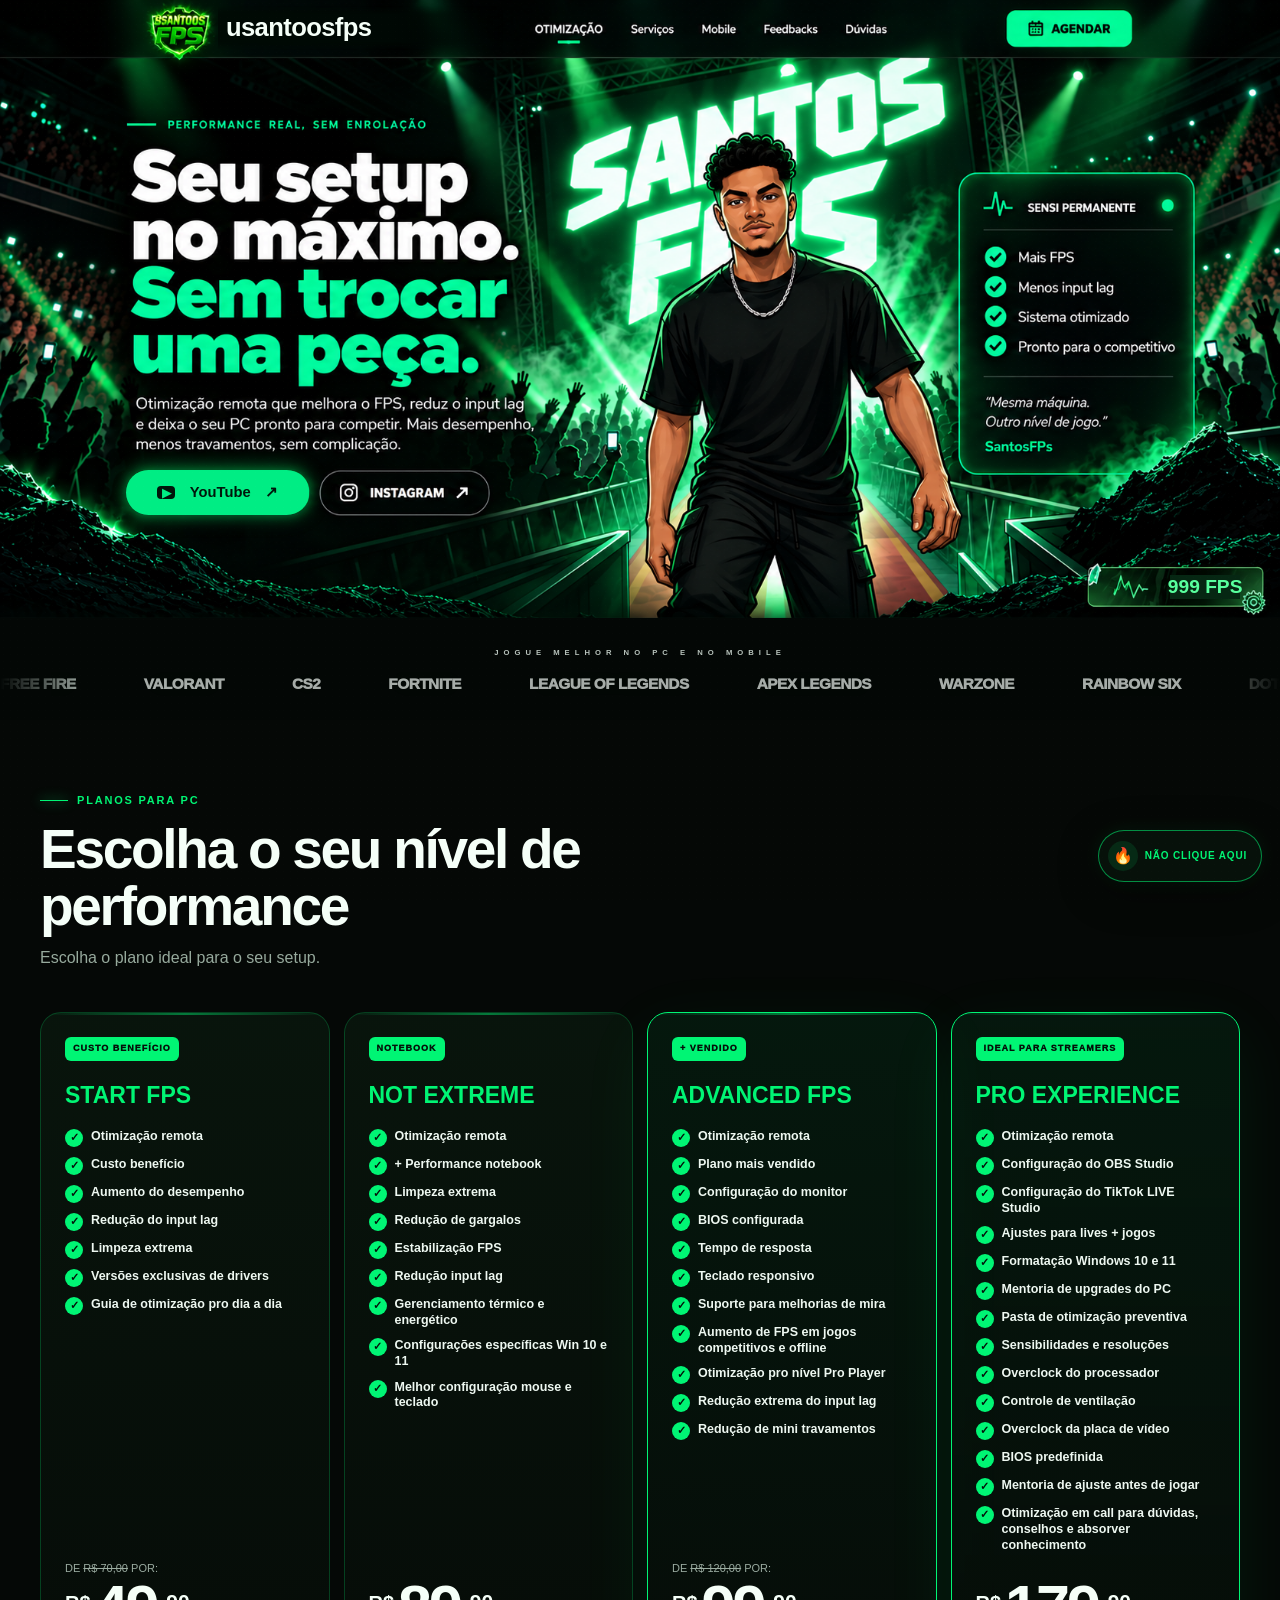
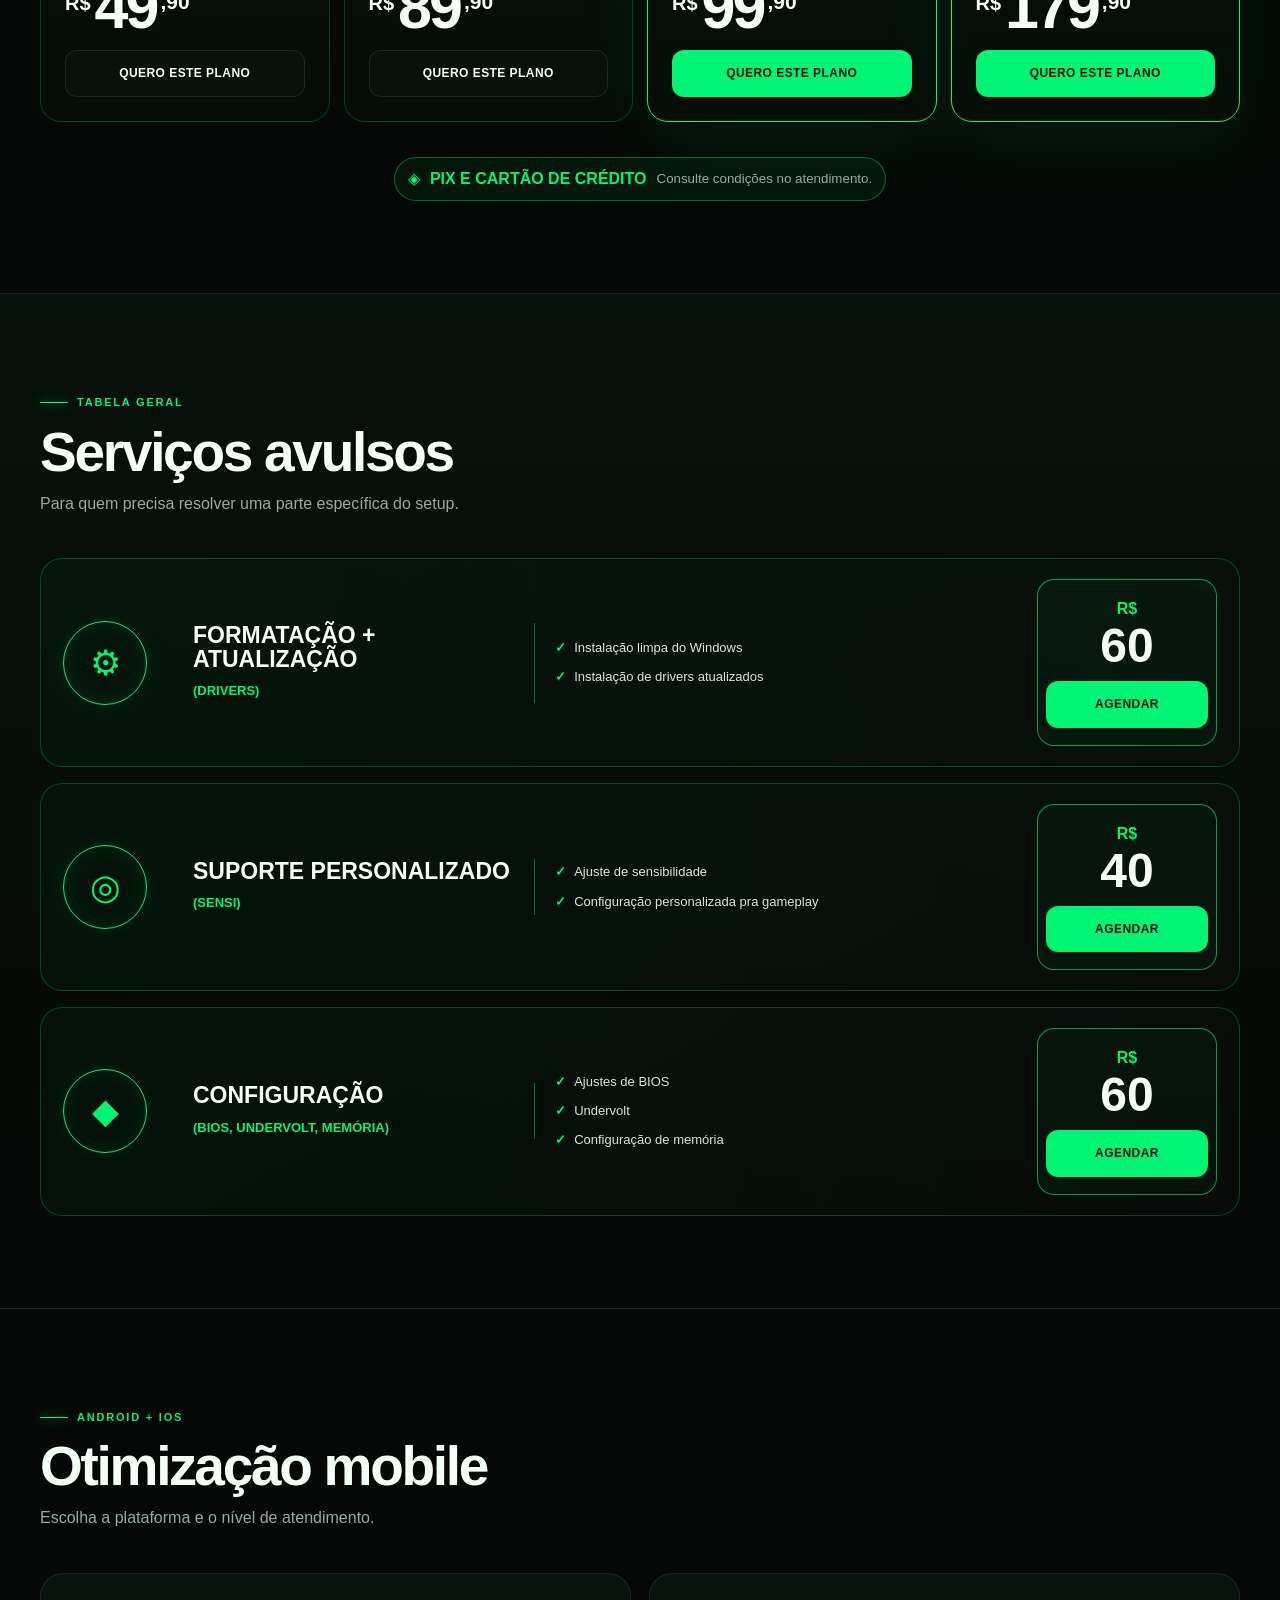
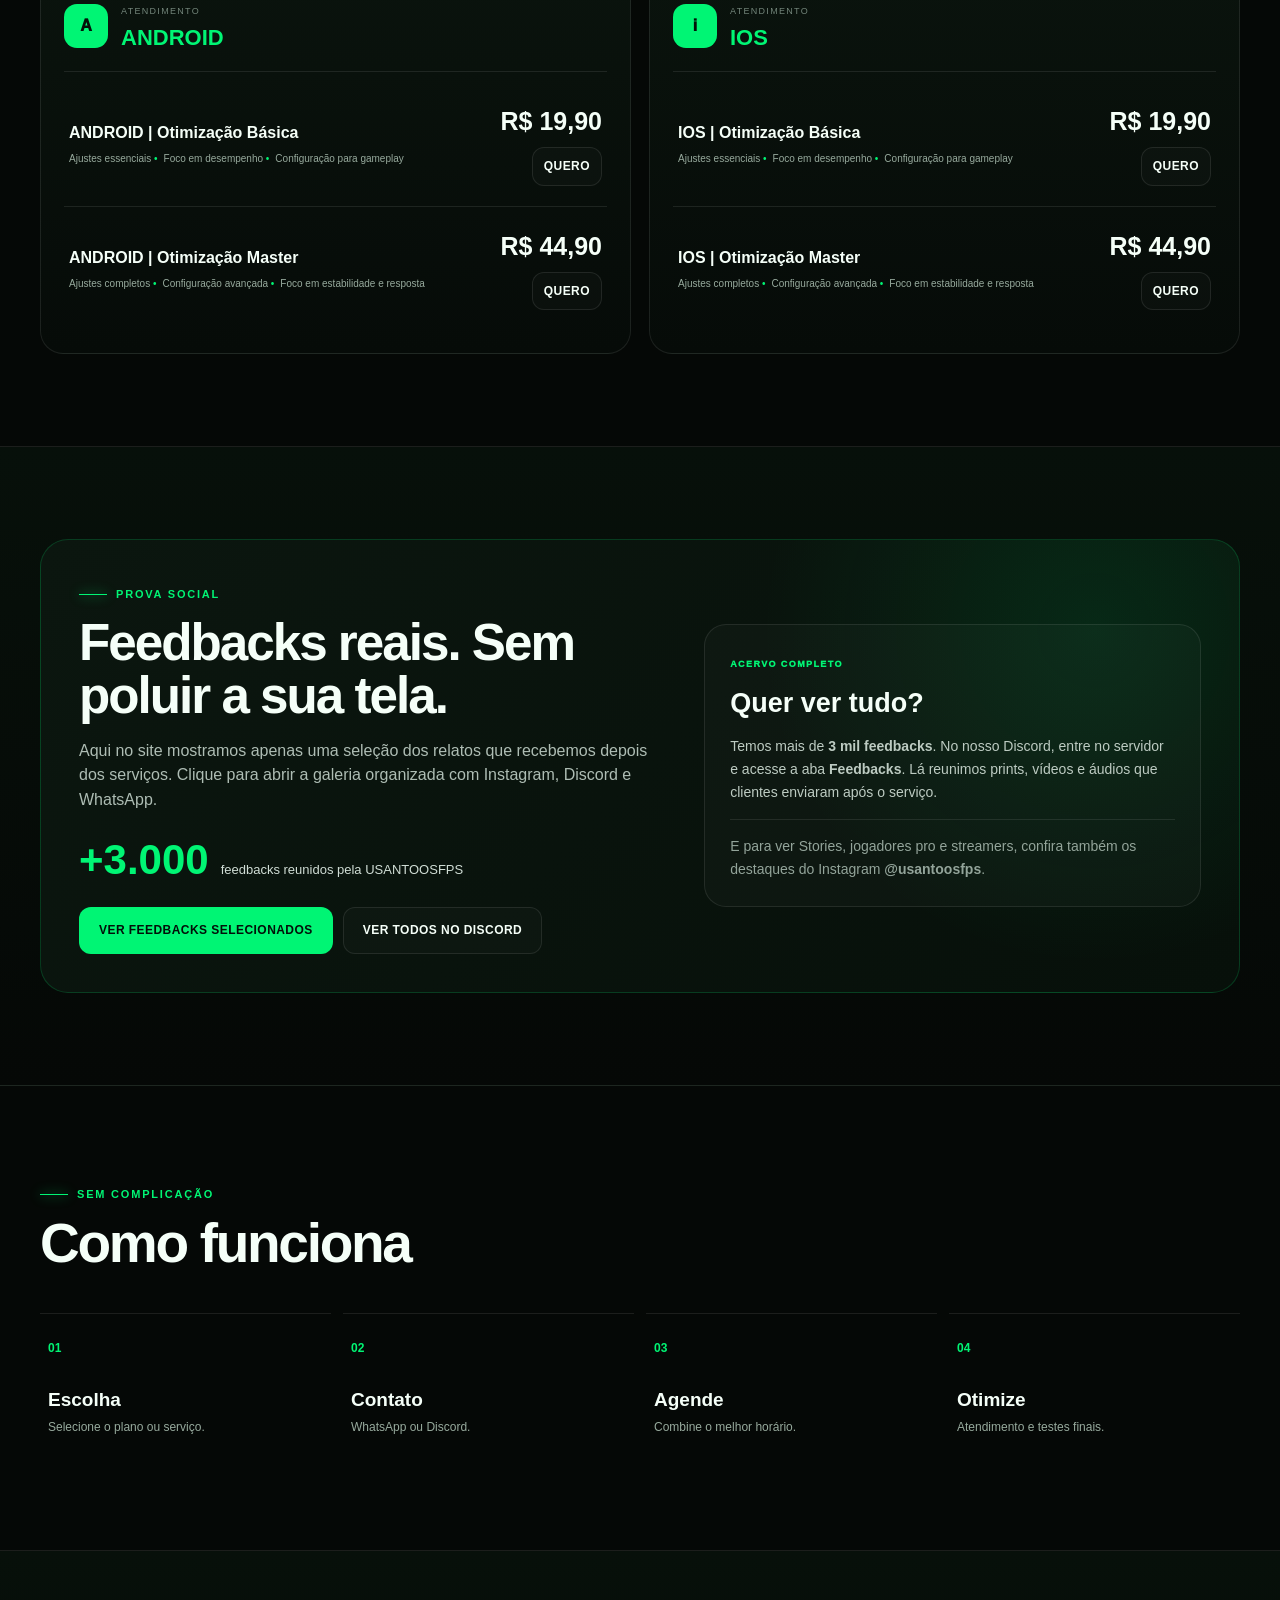
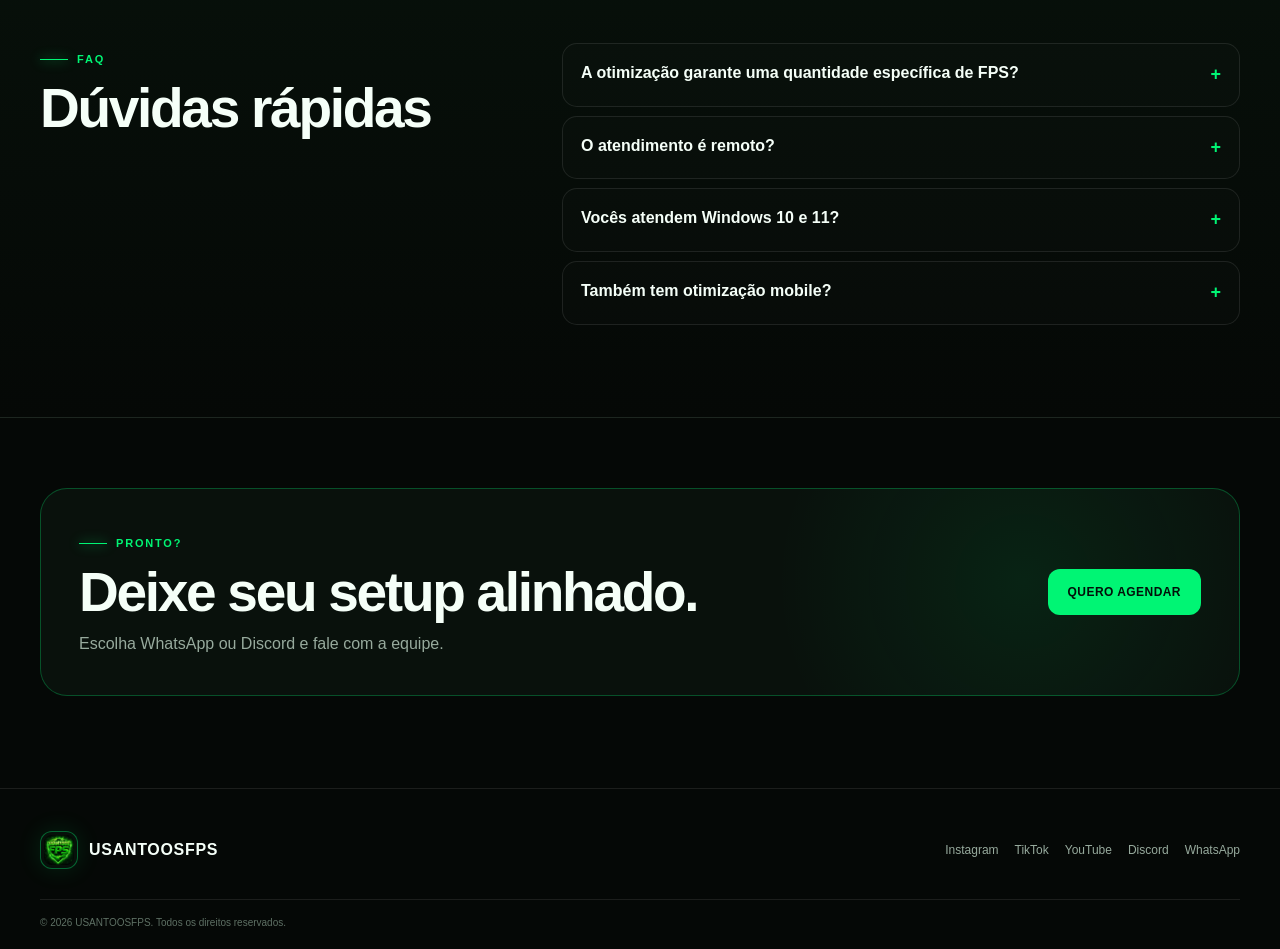
==== commit 981e6251: "Destaque Pro Experience para streamers na tabela de planos" ====
--- a/index.html
+++ b/index.html
@@ -1911,12 +1911,15 @@
     {
       "id": "pro-experience",
       "name": "PRO EXPERIENCE",
-      "badge": "NEW",
+      "badge": "IDEAL PARA STREAMERS",
       "price": 179.9,
       "oldPrice": null,
-      "featured": false,
+      "featured": true,
       "features": [
         "Otimização remota",
+        "Configuração do OBS Studio",
+        "Configuração do TikTok LIVE Studio",
+        "Ajustes para lives + jogos",
         "Formatação Windows 10 e 11",
         "Mentoria de upgrades do PC",
         "Pasta de otimização preventiva",
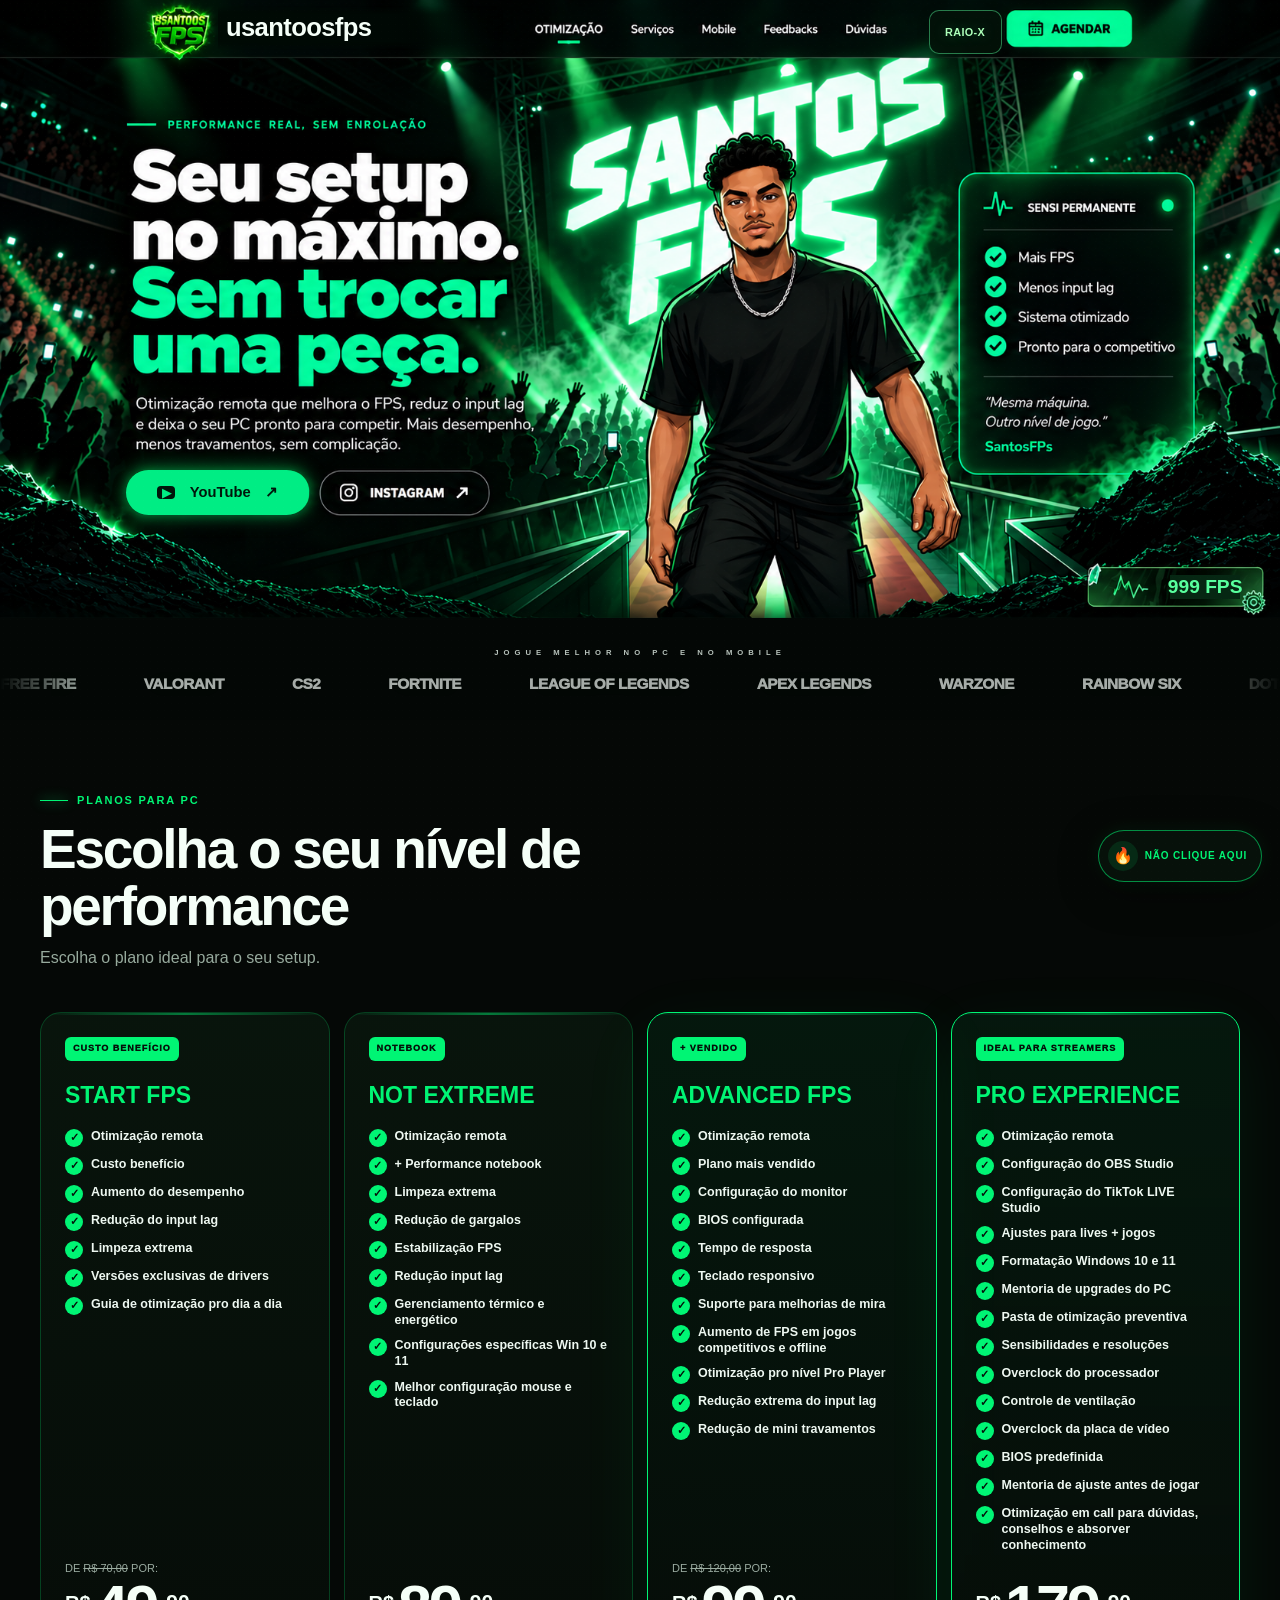
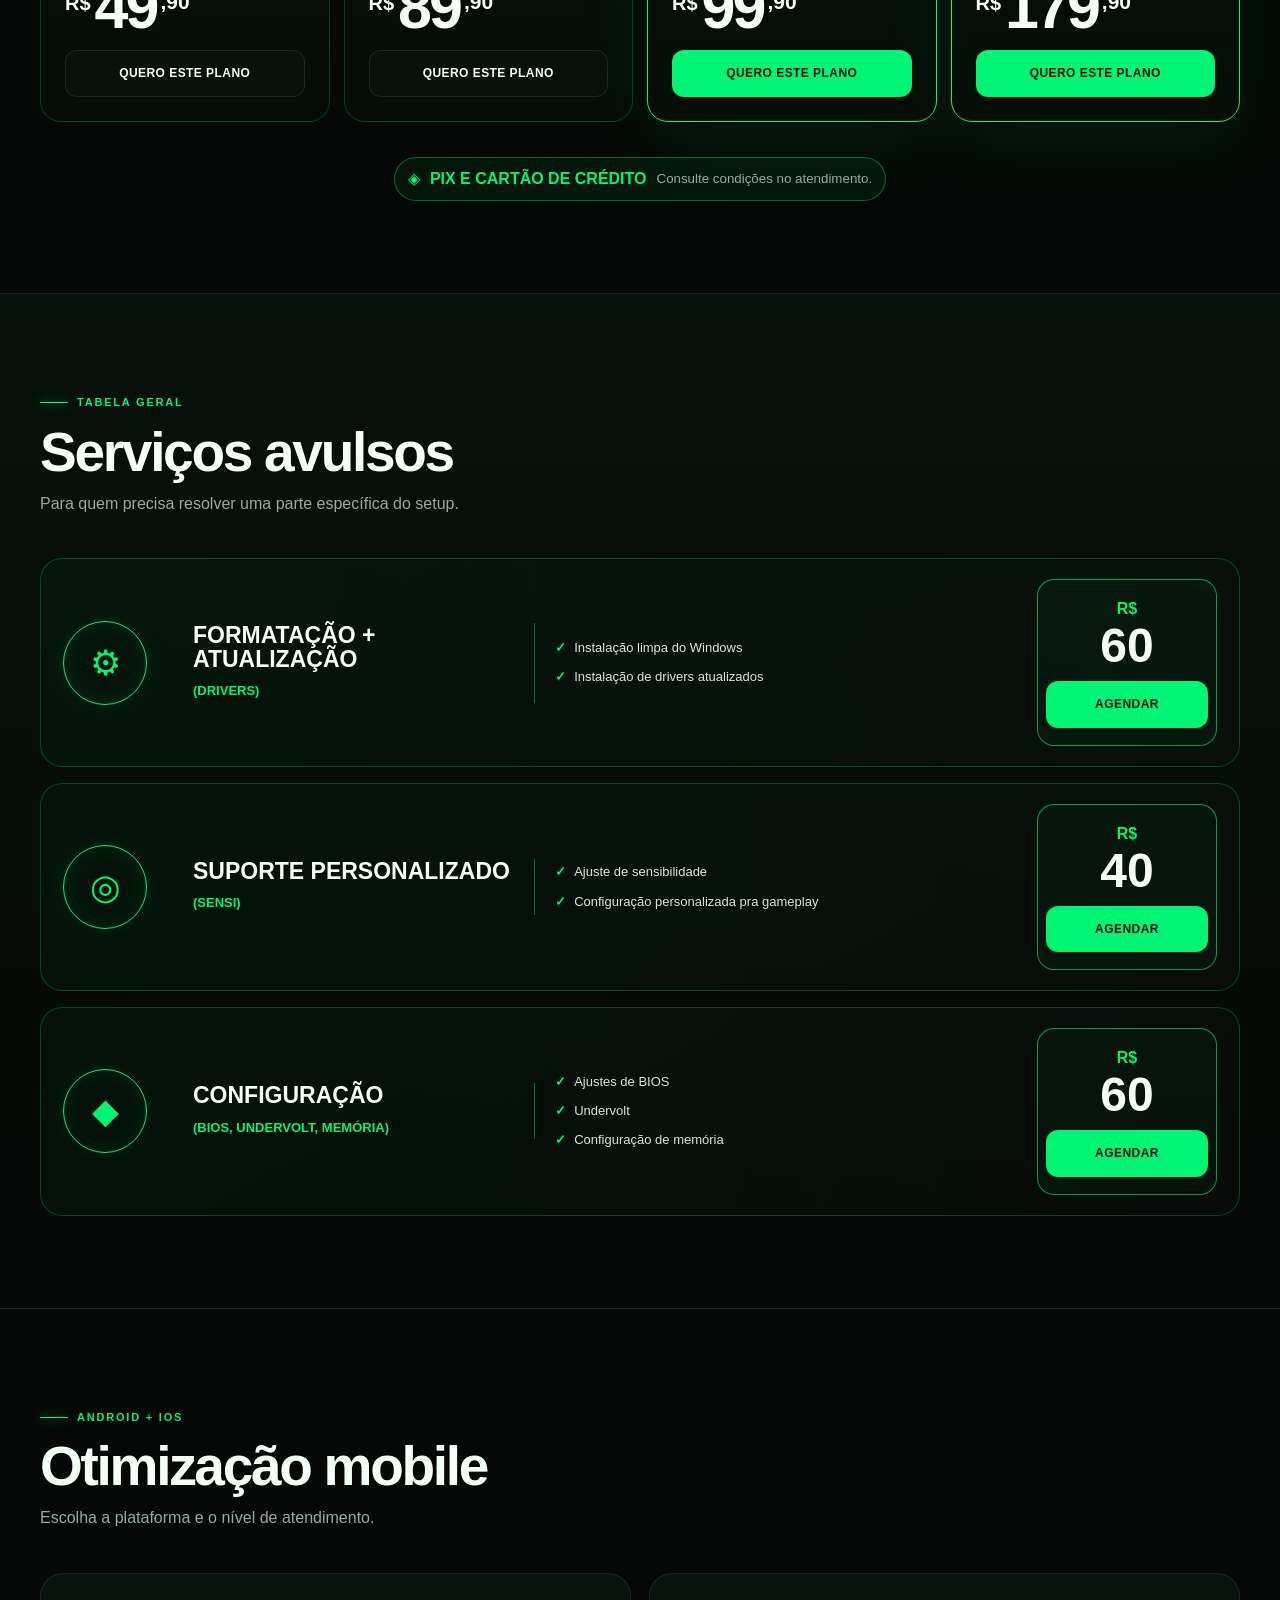
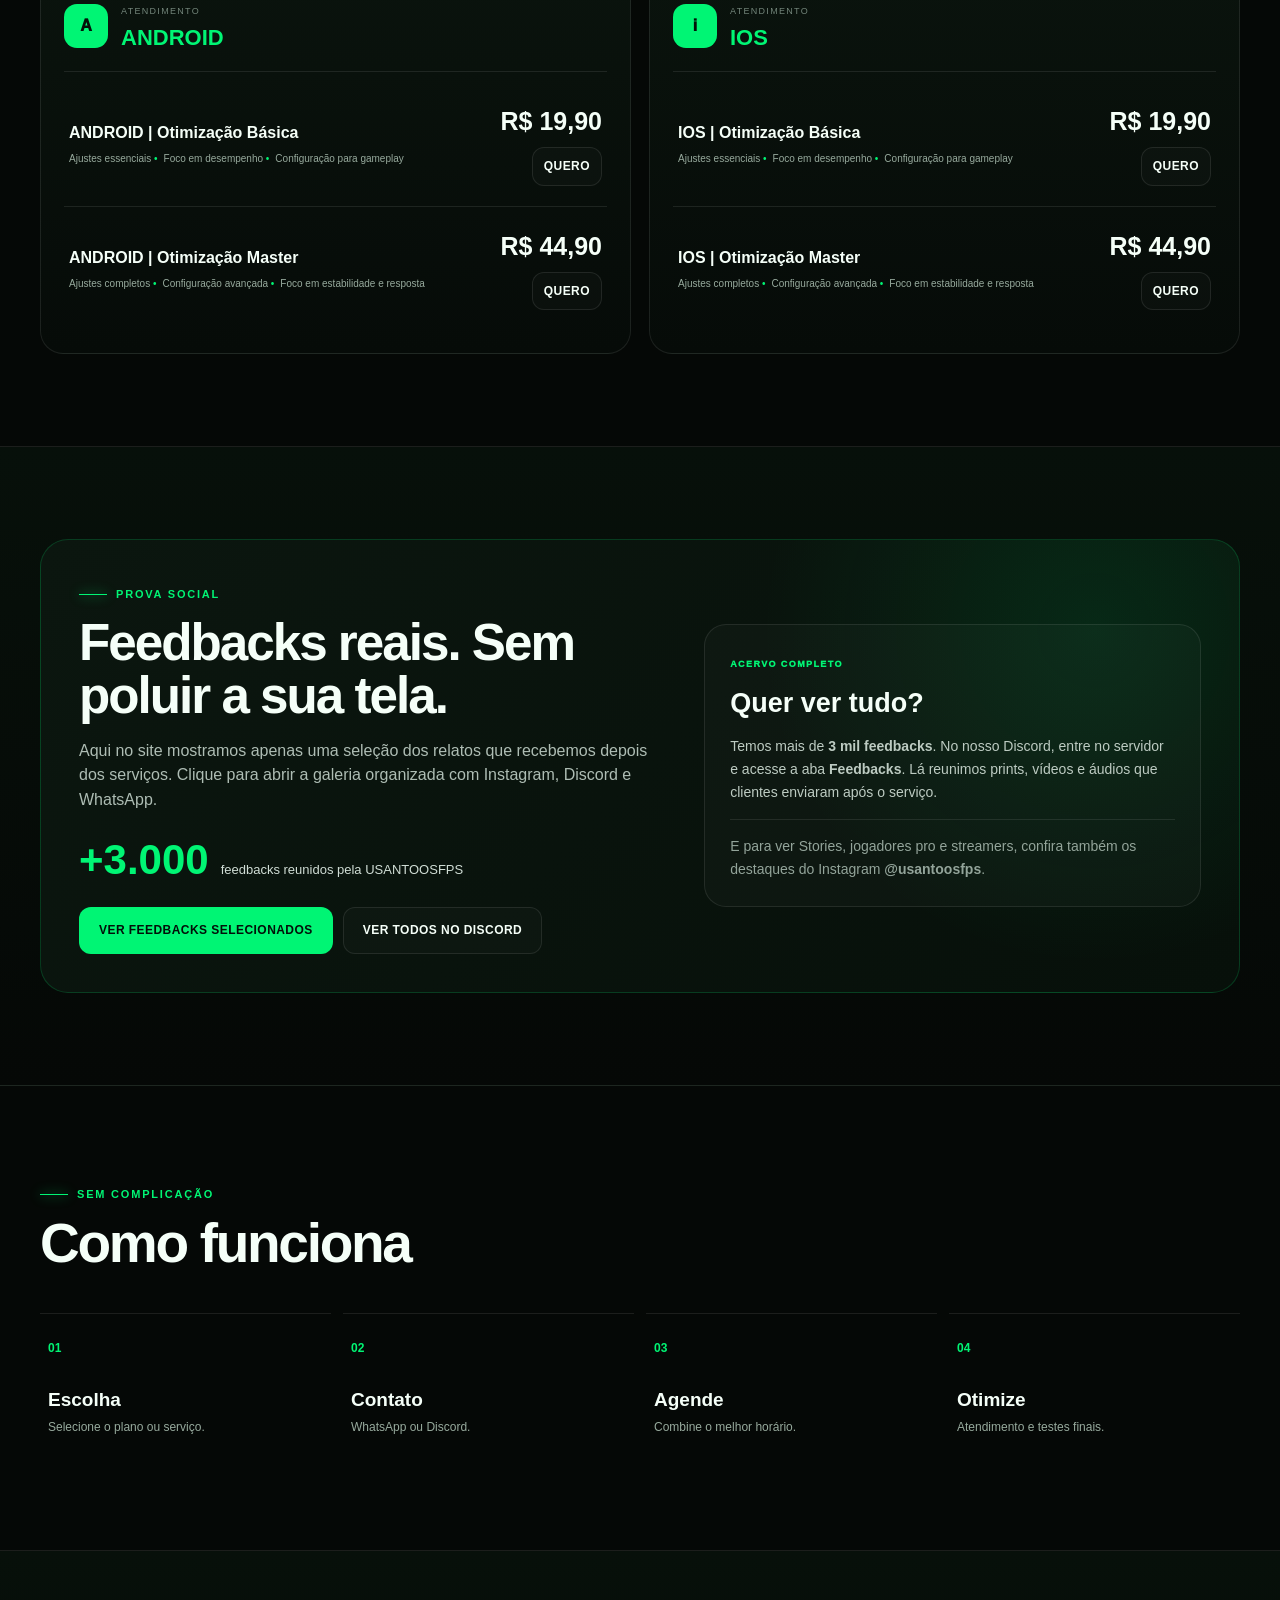
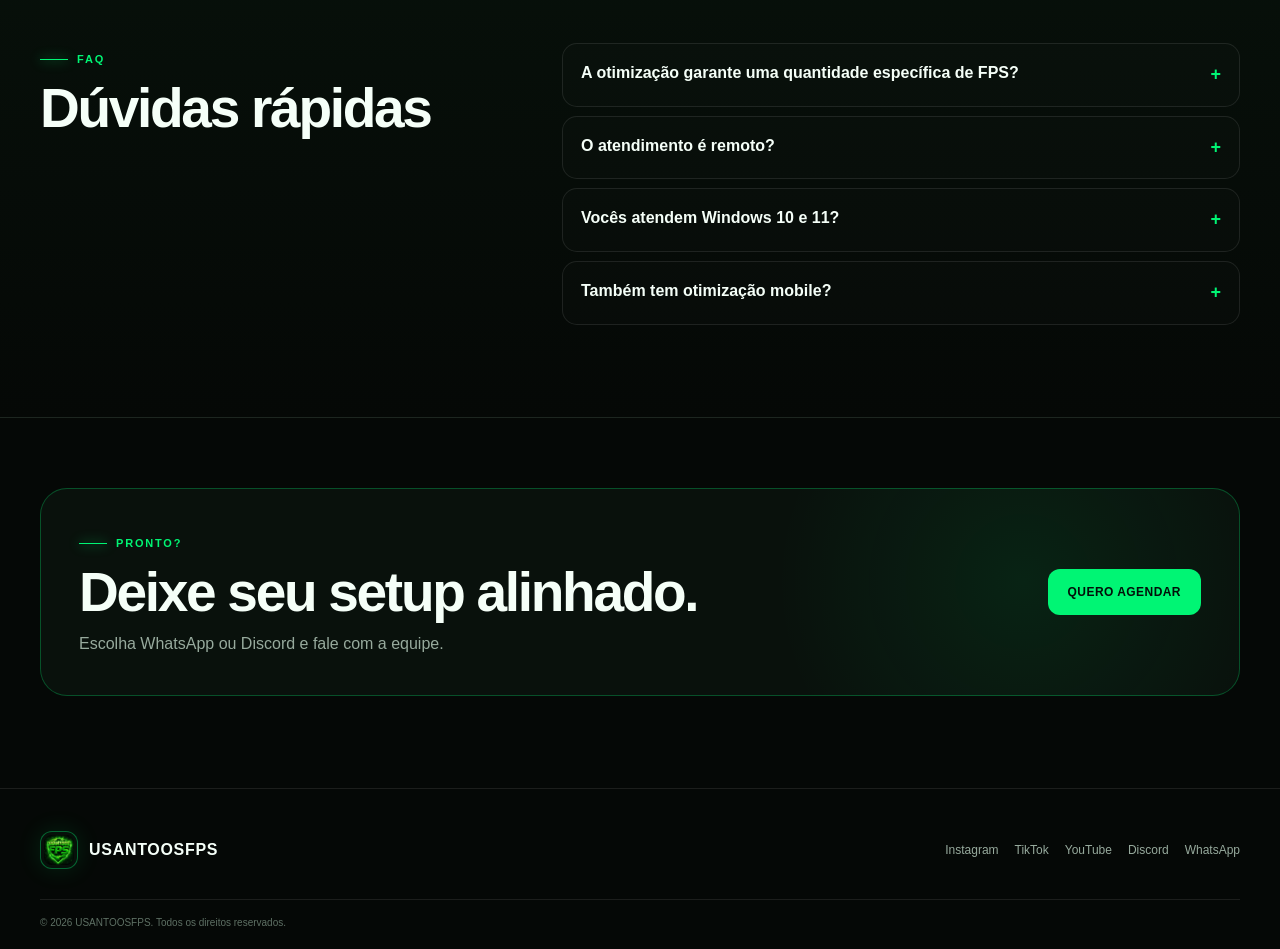
==== commit c79dd21d: "Adicionar acesso ao Raio-X nos menus desktop e mobile" ====
--- a/index.html
+++ b/index.html
@@ -1374,12 +1374,20 @@
 .hero-clean-media .game-marquee-track{animation-name:gamesV5;animation-timing-function:linear;animation-iteration-count:infinite;animation-play-state:running}
 .game-marquee-set{flex-shrink:0}
 @media(max-width:900px){.desktop-brand-text,.hero-clean-media .hot-youtube{display:none}}
-</style></head>
+</style>
+<style id="usantoosfps-raiox-nav">
+@media(min-width:901px){
+.hero-clean-media .hot-raiox{position:absolute;z-index:10;left:72.55%;top:1.45%;width:5.7%;height:6%;display:flex;align-items:center;justify-content:center;border:1px solid rgba(88,255,157,.45);border-radius:10px;background:rgba(3,18,9,.84);color:#adffb9;font-size:clamp(10px,.85vw,15px);font-weight:900;letter-spacing:.35px;text-shadow:0 0 14px rgba(88,255,157,.33);text-decoration:none;box-shadow:0 3px 14px rgba(0,0,0,.14)}
+.hero-clean-media .hot-raiox:hover,.hero-clean-media .hot-raiox:focus-visible{background:rgba(8,49,23,.98);box-shadow:0 0 0 2px rgba(0,245,116,.3)}
+}
+@media(max-width:900px){.hero-clean-media .hot-raiox{display:none!important}}
+</style>
+</head>
 <body>
   <div class="grain"></div>
 
 
-  <header class="mobile-header"><div class="container nav"><a class="brand" href="#top"><img class="brand-icon" src="assets/cf1f0d1a6456.png" alt=""><span>usantoosfps</span></a><button class="menu-toggle" aria-label="Abrir menu" aria-expanded="false" aria-controls="mobileMenu">☰</button><nav class="menu" id="mobileMenu" aria-label="Navegação principal"><a href="#pc">Otimização</a><a href="#avulsos">Serviços</a><a href="#mobile">Mobile</a><a href="#feedbacks">Feedbacks</a><a href="#faq">Dúvidas</a><a href="#pc">Agendar</a></nav></div></header>
+  <header class="mobile-header"><div class="container nav"><a class="brand" href="#top"><img class="brand-icon" src="assets/cf1f0d1a6456.png" alt=""><span>usantoosfps</span></a><button class="menu-toggle" aria-label="Abrir menu" aria-expanded="false" aria-controls="mobileMenu">☰</button><nav class="menu" id="mobileMenu" aria-label="Navegação principal"><a href="#pc">Otimização</a><a href="#avulsos">Serviços</a><a href="#mobile">Mobile</a><a href="#feedbacks">Feedbacks</a><a href="#faq">Dúvidas</a><a href="raio-x.html">Raio-X</a><a href="#pc">Agendar</a></nav></div></header>
 <main id="inicio">
 
     <section class="hero-clean" id="top" aria-label="Santos FPS">
@@ -1392,6 +1400,7 @@
         <a class="hero-hotspot hot-mobile" href="#mobile" aria-label="Ir para Mobile"></a>
         <a class="hero-hotspot hot-feedbacks" href="#feedbacks" aria-label="Ir para Feedbacks"></a>
         <a class="hero-hotspot hot-duvidas" href="#faq" aria-label="Ir para Dúvidas"></a>
+        <a class="hero-hotspot hot-raiox" href="raio-x.html" aria-label="Abrir Raio-X do Setup">RAIO-X</a>
         <a class="hero-hotspot hot-agendar" href="#pc" aria-label="Agendar"></a>
 <div class="game-marquee-shell" aria-label="Jogos atendidos">
         <div class="game-marquee-title">JOGUE MELHOR NO PC E NO MOBILE</div>
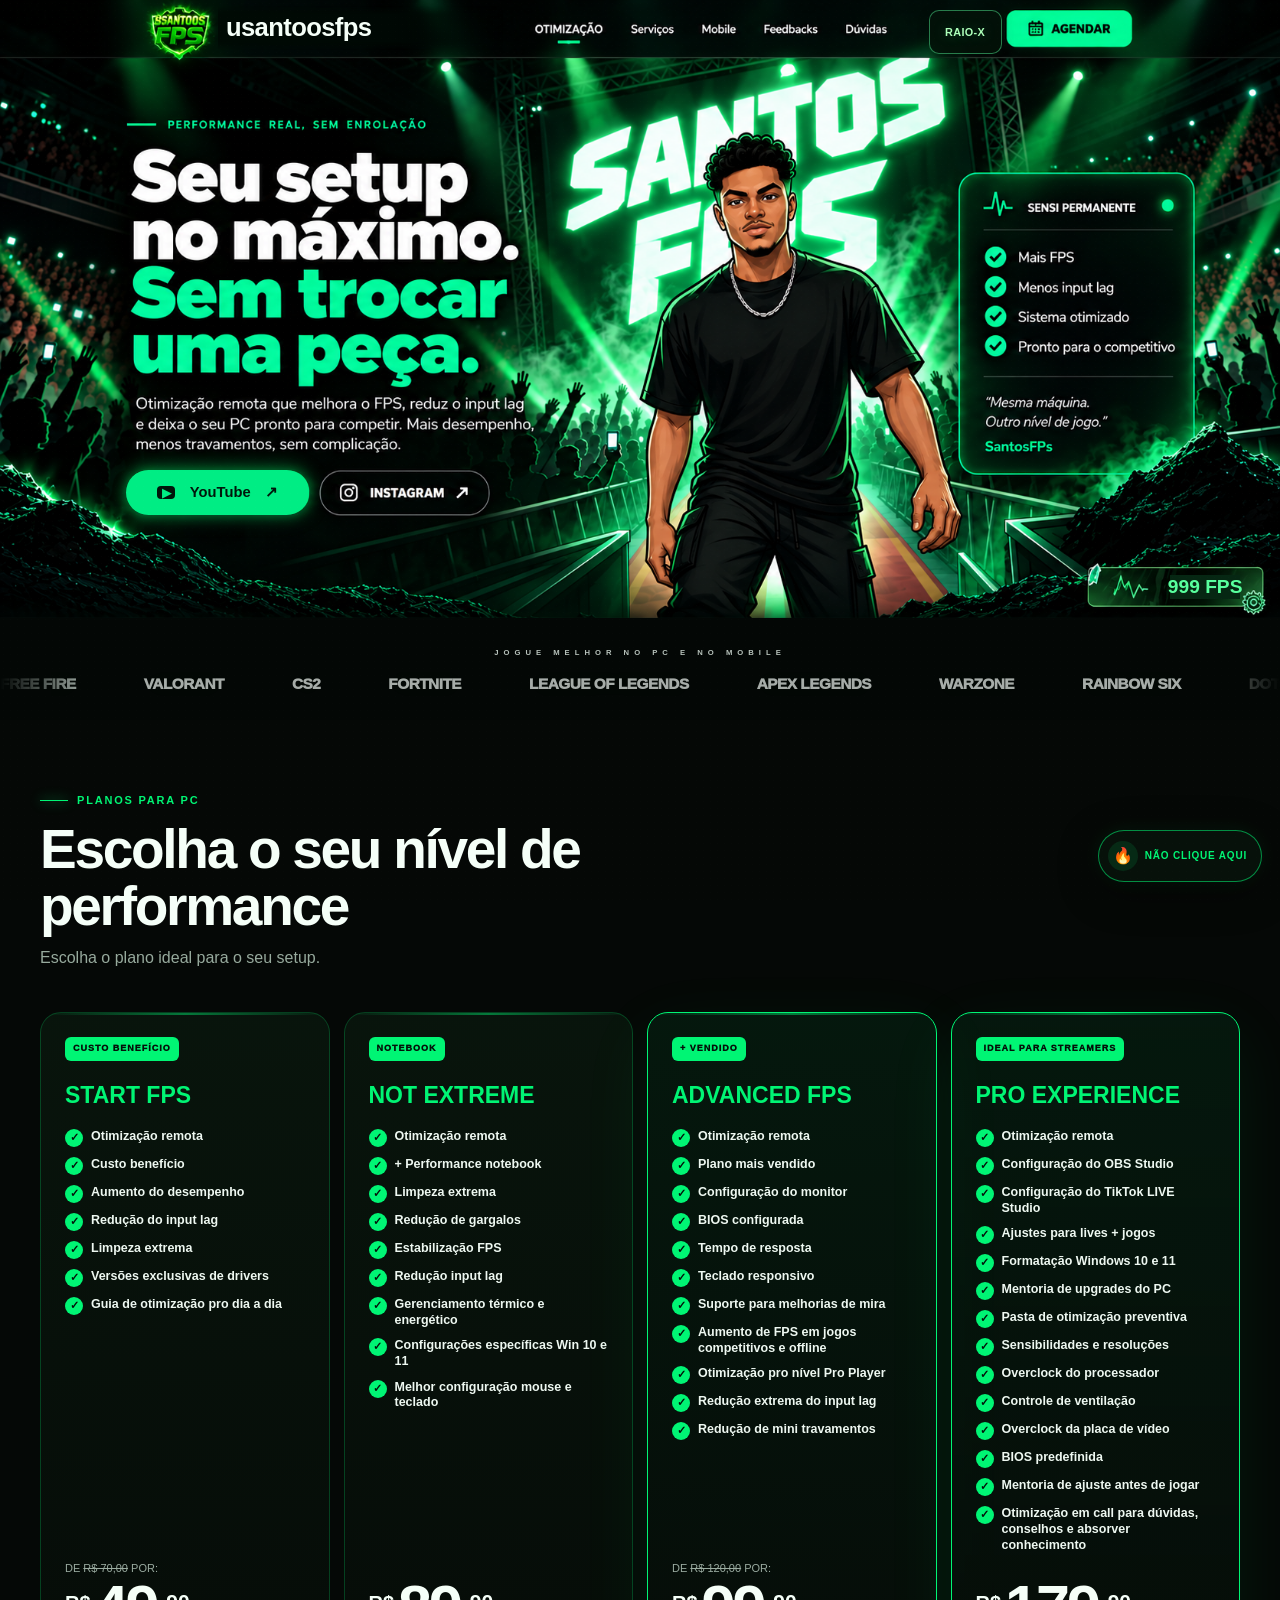
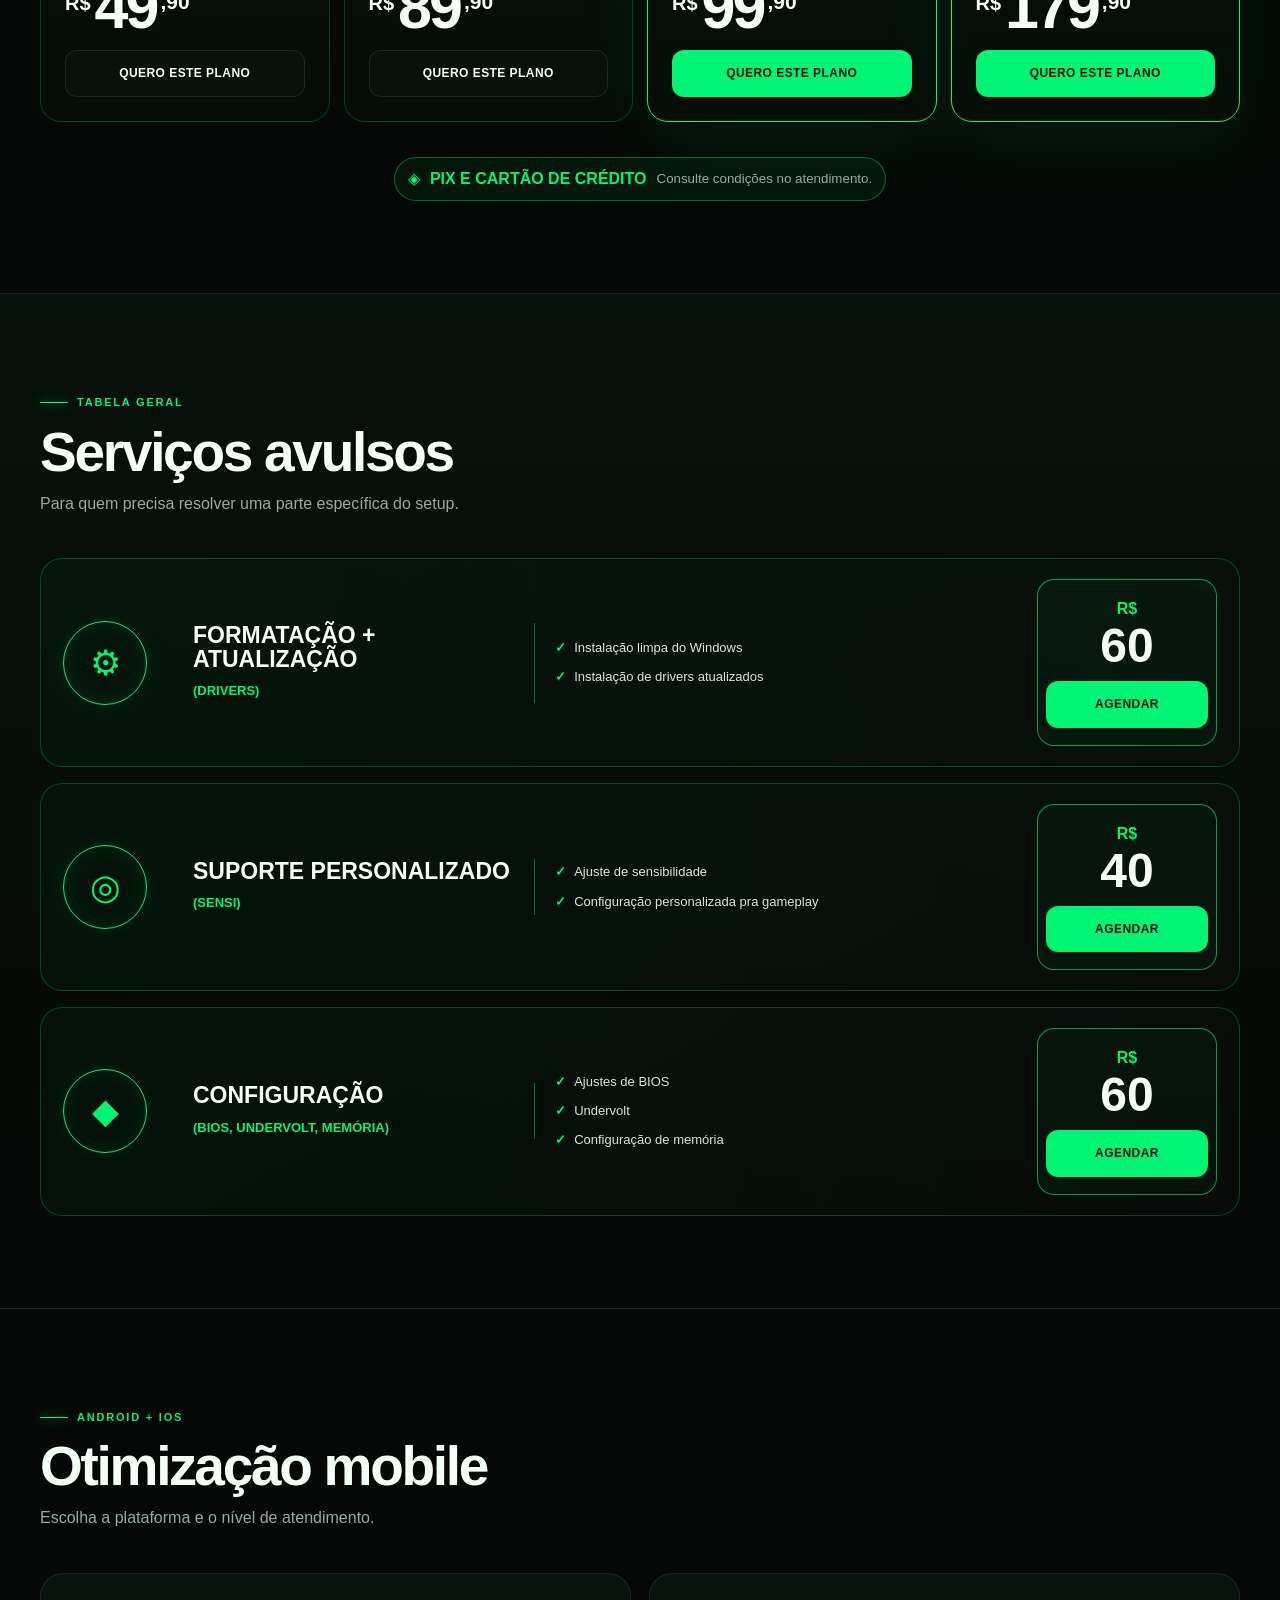
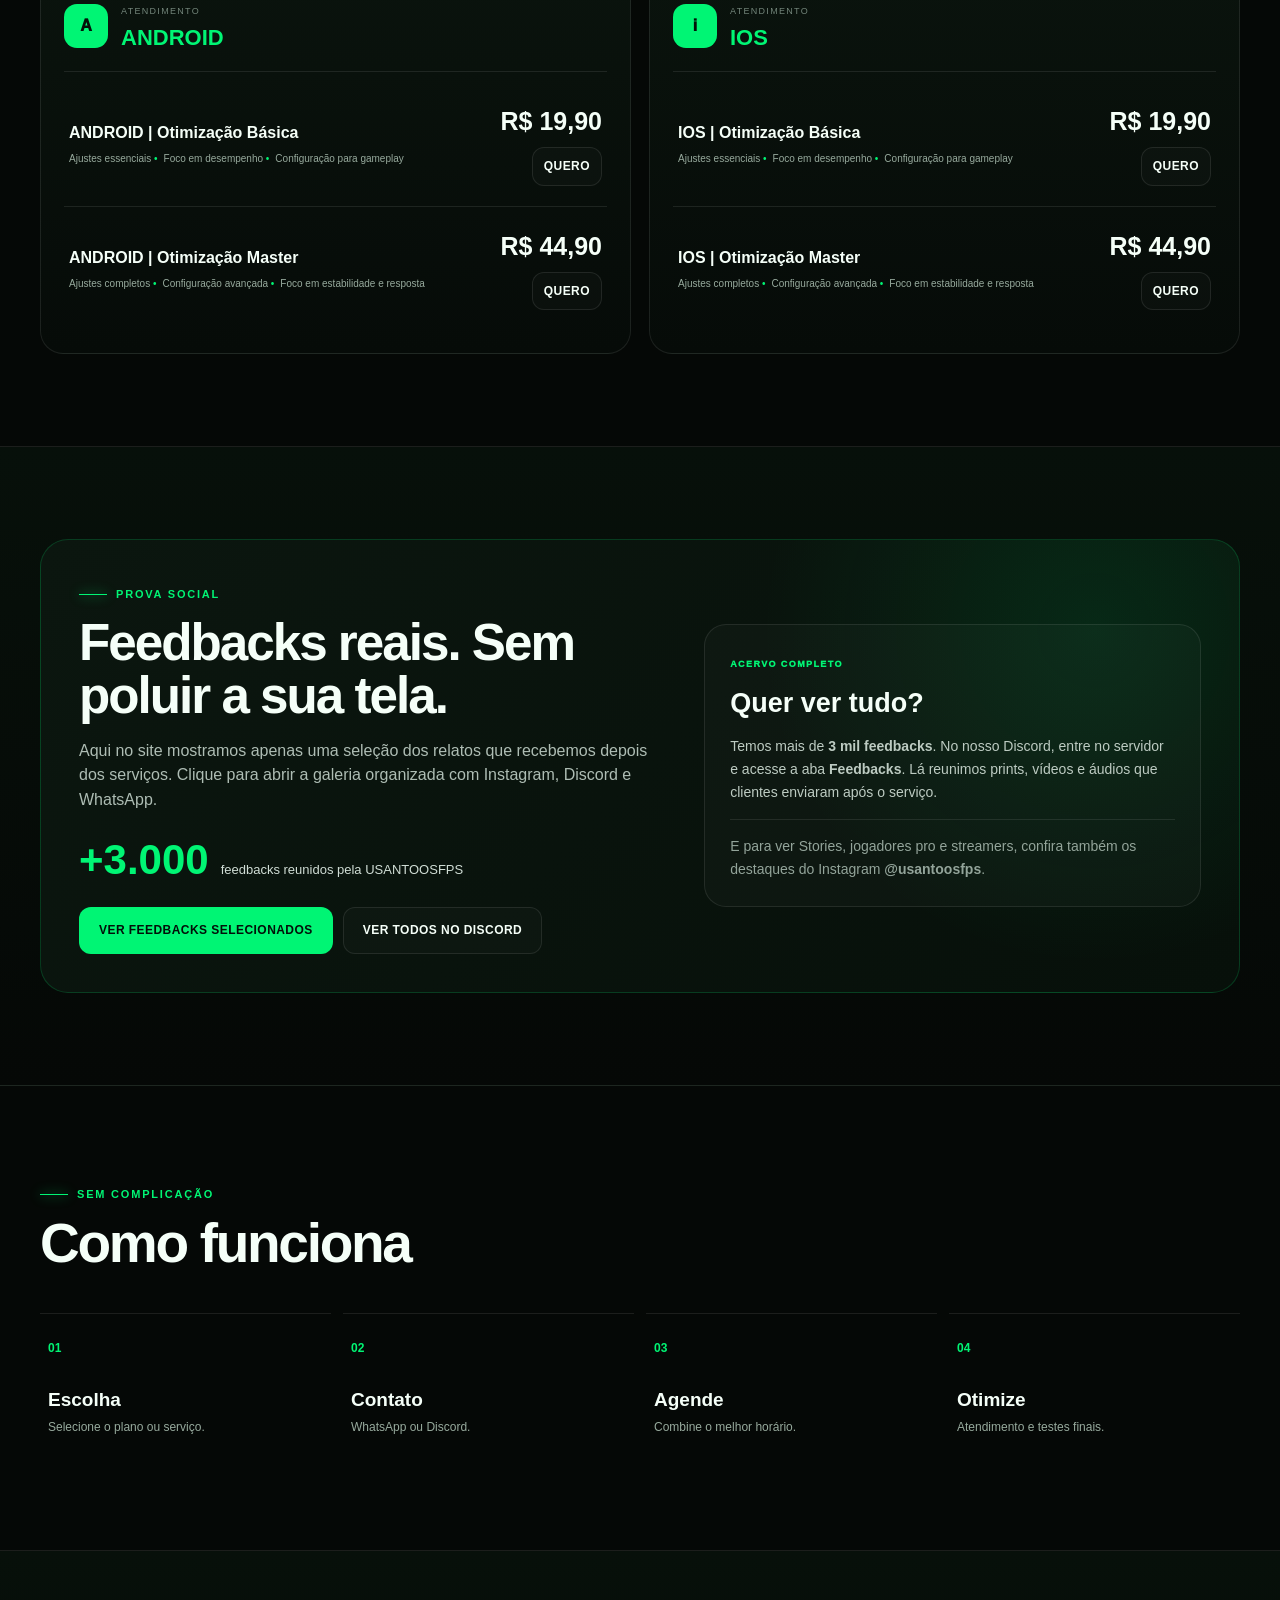
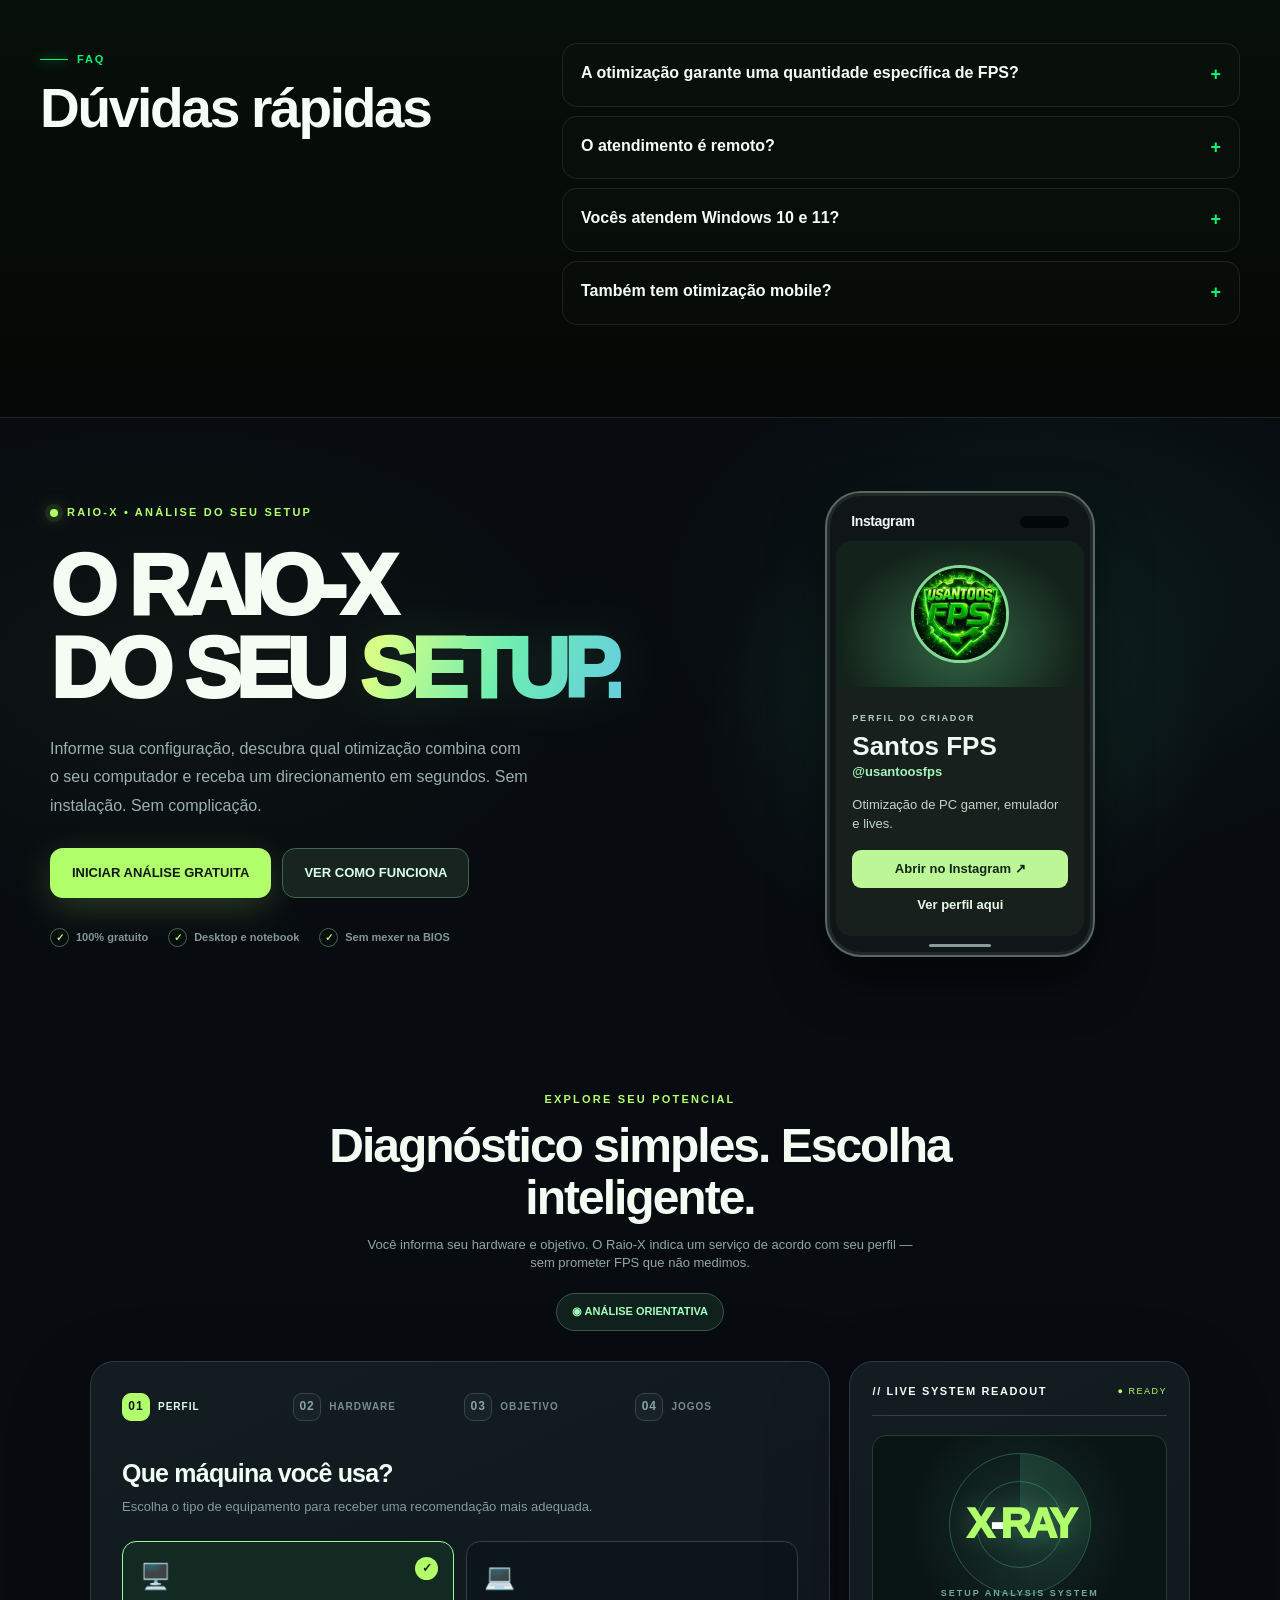
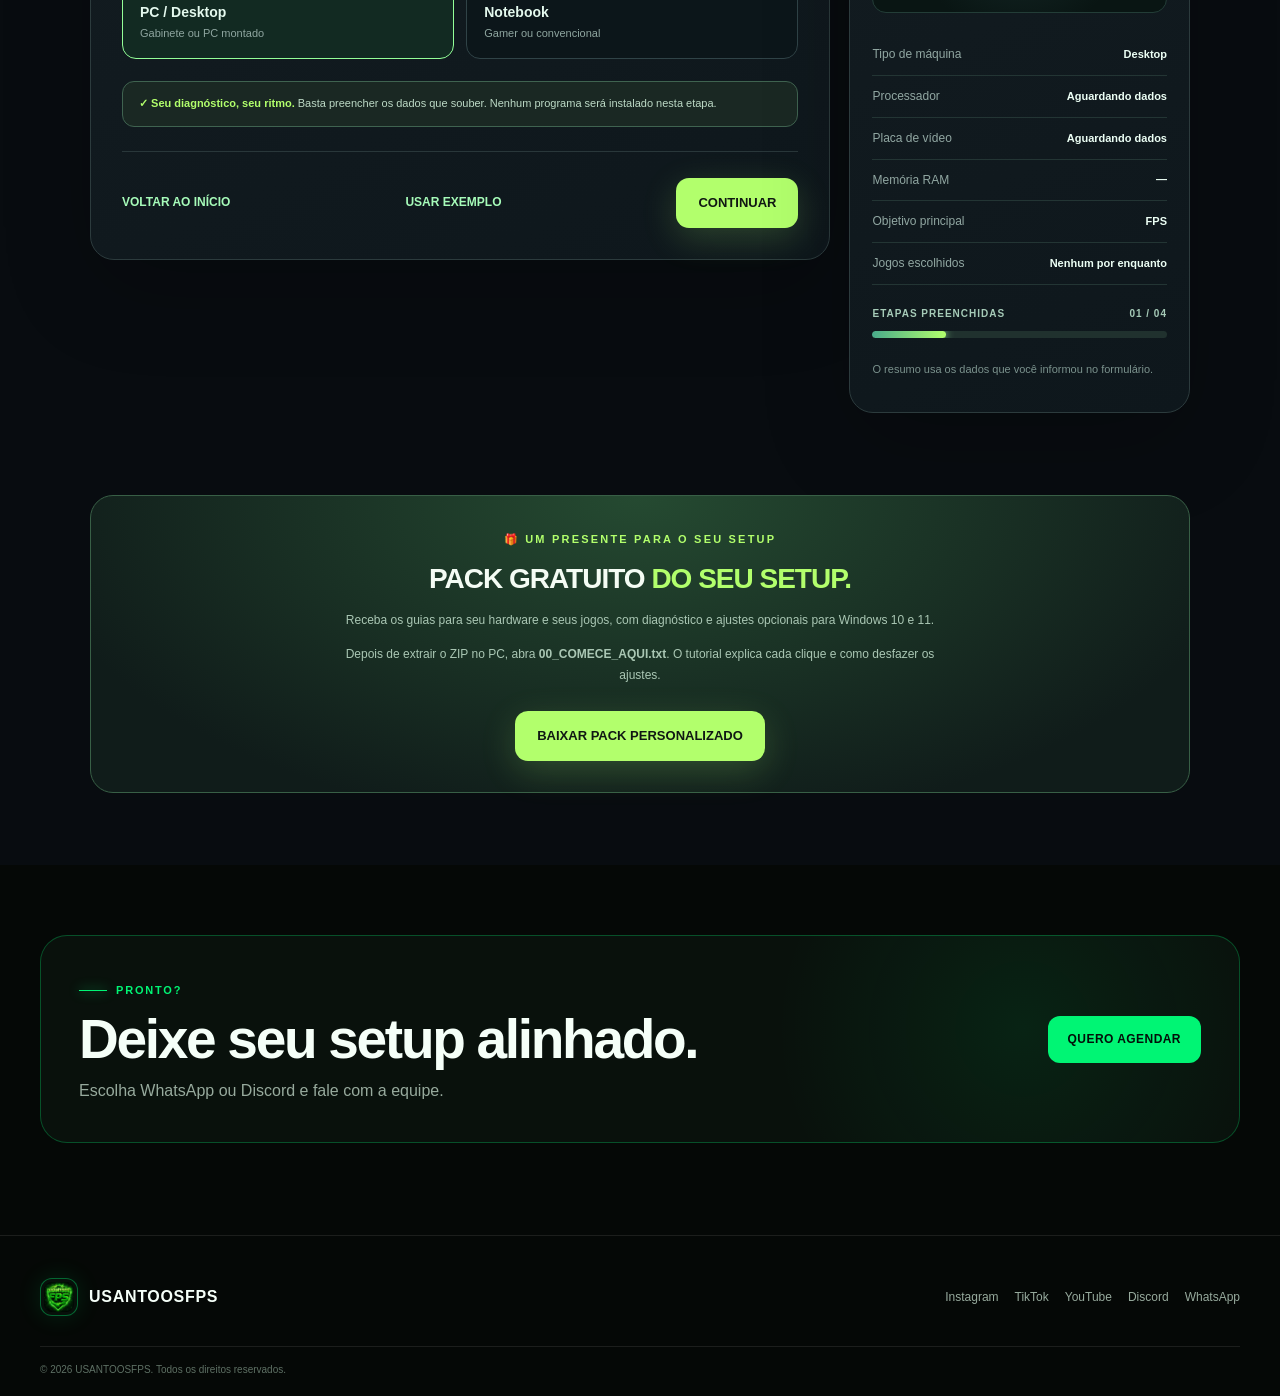
==== commit c303045b: "Integrar o Raio-X à página inicial e revisar o pack personalizado do Windows" ====
--- a/index.html
+++ b/index.html
@@ -1387,7 +1387,7 @@
   <div class="grain"></div>
 
 
-  <header class="mobile-header"><div class="container nav"><a class="brand" href="#top"><img class="brand-icon" src="assets/cf1f0d1a6456.png" alt=""><span>usantoosfps</span></a><button class="menu-toggle" aria-label="Abrir menu" aria-expanded="false" aria-controls="mobileMenu">☰</button><nav class="menu" id="mobileMenu" aria-label="Navegação principal"><a href="#pc">Otimização</a><a href="#avulsos">Serviços</a><a href="#mobile">Mobile</a><a href="#feedbacks">Feedbacks</a><a href="#faq">Dúvidas</a><a href="raio-x.html">Raio-X</a><a href="#pc">Agendar</a></nav></div></header>
+  <header class="mobile-header"><div class="container nav"><a class="brand" href="#top"><img class="brand-icon" src="assets/cf1f0d1a6456.png" alt=""><span>usantoosfps</span></a><button class="menu-toggle" aria-label="Abrir menu" aria-expanded="false" aria-controls="mobileMenu">☰</button><nav class="menu" id="mobileMenu" aria-label="Navegação principal"><a href="#pc">Otimização</a><a href="#avulsos">Serviços</a><a href="#mobile">Mobile</a><a href="#feedbacks">Feedbacks</a><a href="#faq">Dúvidas</a><a href="#raio-x">Raio-X</a><a href="#pc">Agendar</a></nav></div></header>
 <main id="inicio">
 
     <section class="hero-clean" id="top" aria-label="Santos FPS">
@@ -1400,7 +1400,7 @@
         <a class="hero-hotspot hot-mobile" href="#mobile" aria-label="Ir para Mobile"></a>
         <a class="hero-hotspot hot-feedbacks" href="#feedbacks" aria-label="Ir para Feedbacks"></a>
         <a class="hero-hotspot hot-duvidas" href="#faq" aria-label="Ir para Dúvidas"></a>
-        <a class="hero-hotspot hot-raiox" href="raio-x.html" aria-label="Abrir Raio-X do Setup">RAIO-X</a>
+        <a class="hero-hotspot hot-raiox" href="#raio-x" aria-label="Abrir Raio-X do Setup">RAIO-X</a>
         <a class="hero-hotspot hot-agendar" href="#pc" aria-label="Agendar"></a>
 <div class="game-marquee-shell" aria-label="Jogos atendidos">
         <div class="game-marquee-title">JOGUE MELHOR NO PC E NO MOBILE</div>
@@ -1548,6 +1548,32 @@
       </div>
     </section>
 
+<section id="raio-x" aria-label="Raio-X do seu setup"><template id="raiox-conteudo">
+<link rel="stylesheet" href="/raiox/raio-x.css"><div id="app">
+<section class="hero container" id="inicio">
+<div><div class="eyebrow"><i class="pulse"></i> RAIO-X • ANÁLISE DO SEU SETUP</div><h1>O RAIO-X<br/>DO SEU <em>SETUP.</em></h1><p>Informe sua configuração, descubra qual otimização combina com o seu computador e receba um direcionamento em segundos. Sem instalação. Sem complicação.</p><div class="hero-actions"><a class="btn" href="#analise">INICIAR ANÁLISE GRATUITA</a><a class="btn secondary" href="#como-funciona">VER COMO FUNCIONA</a></div><div class="micro"><span>100% gratuito</span><span>Desktop e notebook</span><span>Sem mexer na BIOS</span></div></div>
+<div class="phone-stage"><article class="phone" aria-label="Instagram de Santos FPS">
+<div class="phone-top"><span>Instagram</span><span class="camera" aria-hidden="true"></span></div>
+<div class="profile-cover"><img src="/assets/cf1f0d1a6456.png" alt="Logo usantoosfps" loading="lazy"></div>
+<div class="profile-body"><small>PERFIL DO CRIADOR</small><h3>Santos FPS</h3><strong>@usantoosfps</strong>
+<p>Otimização de PC gamer, emulador e lives.</p>
+<a href="https://www.instagram.com/usantoosfps/" target="_blank" rel="noopener noreferrer" class="profile-link">Abrir no Instagram ↗</a>
+<button type="button" id="loadInstagram">Ver perfil aqui</button></div>
+<div class="phone-home" aria-hidden="true"></div></article></div>
+</section>
+<section class="container" id="como-funciona"><div class="section-top"><div><div class="eyebrow">EXPLORE SEU POTENCIAL</div><h2>Diagnóstico simples. Escolha inteligente.</h2><p>Você informa seu hardware e objetivo. O Raio-X indica um serviço de acordo com seu perfil — sem prometer FPS que não medimos.</p></div><div class="tiny-pill">◉ ANÁLISE ORIENTATIVA</div></div></section>
+<section class="container wizard" id="analise">
+<div><div class="panel form-panel"><div class="steps"><div class="step active" data-step-ind="0"><span class="num">01</span> PERFIL</div><div class="step" data-step-ind="1"><span class="num">02</span> HARDWARE</div><div class="step" data-step-ind="2"><span class="num">03</span> OBJETIVO</div><div class="step" data-step-ind="3"><span class="num">04</span> JOGOS</div></div>
+<div class="step-content" id="step-0"><div class="field-title">Que máquina você usa?</div><p class="field-desc">Escolha o tipo de equipamento para receber uma recomendação mais adequada.</p><div class="choice-grid"><button class="choice selected" data-device="desktop" type="button"><span class="emoji">🖥️</span><b>PC / Desktop</b><small>Gabinete ou PC montado</small></button><button class="choice" data-device="notebook" type="button"><span class="emoji">💻</span><b>Notebook</b><small>Gamer ou convencional</small></button></div><div class="tip" style="margin-top:22px"><strong>✓ Seu diagnóstico, seu ritmo.</strong> Basta preencher os dados que souber. Nenhum programa será instalado nesta etapa.</div></div>
+<div class="step-content hide" id="step-1"><div class="field-title">O que tem no seu setup?</div><p class="field-desc">Comece a digitar “Ryzen”, “Intel”, “RTX” ou “Radeon”. As sugestões aparecem automaticamente.</p><div class="grid2"><div class="field"><label for="cpu">PROCESSADOR (CPU)</label><div class="input-wrap"><input aria-autocomplete="list" autocomplete="off" class="input" id="cpu" placeholder="Ex.: Ryzen 5 5600G"/><div class="suggest" id="cpuSuggestions" role="listbox"></div></div></div><div class="field"><label for="gpu">PLACA DE VÍDEO (GPU)</label><div class="input-wrap"><input aria-autocomplete="list" autocomplete="off" class="input" id="gpu" placeholder="Ex.: RTX 4060 / Radeon"/><div class="suggest" id="gpuSuggestions" role="listbox"></div></div></div></div><div class="grid2"><div class="field"><label for="ram">MEMÓRIA RAM</label><select class="select" id="ram"><option value="">Selecione</option><option>4 GB</option><option>8 GB</option><option>12 GB</option><option>16 GB</option><option>24 GB</option><option>32 GB</option><option>64 GB ou mais</option></select></div><div class="field"><label for="windows">SISTEMA OPERACIONAL</label><select class="select" id="windows"><option value="">Selecione</option><option>Windows 10</option><option>Windows 11</option><option>Outro / Não sei</option></select></div></div><div class="tip">💡 <strong>Dica:</strong> selecione uma sugestão ou digite o modelo completo como aparece no Windows.</div></div>
+<div class="step-content hide" id="step-2"><div class="field-title">Qual é o seu objetivo?</div><p class="field-desc">Marque o que procura. A recomendação será feita com base nessas escolhas.</p><div style="font-size:10px;letter-spacing:1.5px;font-weight:900;color:#a2bbb4;margin-bottom:10px">QUERO MELHORAR...</div><div class="tags"><button class="tag selected" data-goal="fps" type="button">FPS / estabilidade</button><button class="tag" data-goal="latency" type="button">Input lag</button><button class="tag" data-goal="live" type="button"><svg class="brand-icon obs-icon" viewBox="0 0 24 24" role="img" aria-label="Logo do OBS Studio" xmlns="http://www.w3.org/2000/svg"><circle cx="12" cy="12" r="11.5" fill="#181719"/><path d="M12,24C5.383,24,0,18.617,0,12S5.383,0,12,0s12,5.383,12,12S18.617,24,12,24z M12,1.109 C5.995,1.109,1.11,5.995,1.11,12C1.11,18.005,5.995,22.89,12,22.89S22.89,18.005,22.89,12C22.89,5.995,18.005,1.109,12,1.109z M6.182,5.99c0.352-1.698,1.503-3.229,3.05-3.996c-0.269,0.273-0.595,0.483-0.844,0.78c-1.02,1.1-1.48,2.692-1.199,4.156 c0.355,2.235,2.455,4.06,4.732,4.028c1.765,0.079,3.485-0.937,4.348-2.468c1.848,0.063,3.645,1.017,4.7,2.548 c0.54,0.799,0.962,1.736,0.991,2.711c-0.342-1.295-1.202-2.446-2.375-3.095c-1.135-0.639-2.529-0.802-3.772-0.425 c-1.56,0.448-2.849,1.723-3.293,3.293c-0.377,1.25-0.216,2.628,0.377,3.772c-0.825,1.429-2.315,2.449-3.932,2.756 c-1.244,0.261-2.551,0.059-3.709-0.464c1.036,0.302,2.161,0.355,3.191-0.011c1.381-0.457,2.522-1.567,3.024-2.935 c0.556-1.49,0.345-3.261-0.591-4.54c-0.7-1.007-1.803-1.717-3.002-1.969c-0.38-0.068-0.764-0.098-1.148-0.134 c-0.611-1.231-0.834-2.66-0.528-3.996L6.182,5.99z" fill="#f2f2f2"/></svg><span>Lives / OBS</span></button><button class="tag" data-goal="windows" type="button"><svg aria-hidden="true" class="brand-icon" viewbox="0 0 448 512" xmlns="http://www.w3.org/2000/svg"><!--! Font Awesome Free 6.7.2 by @fontawesome - https://fontawesome.com License - https://fontawesome.com/license/free (Icons: CC BY 4.0, Fonts: SIL OFL 1.1, Code: MIT License) Copyright 2024 Fonticons, Inc. --><path d="M0 93.7l183.6-25.3v177.4H0V93.7zm0 324.6l183.6 25.3V268.4H0v149.9zm203.8 28L448 480V268.4H203.8v177.9zm0-380.6v180.1H448V32L203.8 65.7z"></path></svg><span>Windows</span></button></div><div style="font-size:10px;letter-spacing:1.5px;font-weight:900;color:#a2bbb4;margin-bottom:10px">VOCÊ QUER CONFIGURAR A BIOS OU AVALIAR OVERCLOCK?</div><div class="choice-grid"><button class="choice selected" data-bios="no" type="button"><span class="emoji">🛡️</span><b>Não, só Windows</b><small>Sem BIOS ou overclock</small></button><button class="choice" data-bios="yes" type="button"><span class="emoji">⚙️</span><b>Sim, quero configurar a BIOS e avaliar overclock</b><small>Conforme a compatibilidade do PC</small></button></div><div class="tip" role="note" style="margin-top:13px">ℹ️ <strong>Overclock sob avaliação:</strong> analisamos processador, placa-mãe, fonte e refrigeração (air cooler ou water cooler), além das temperaturas e da estabilidade. Ajustes só são indicados quando adequados ao equipamento.</div><div class="field" style="margin-top:22px"><label for="cooling">REFRIGERAÇÃO DO PROCESSADOR (OPCIONAL)</label><select class="select" id="cooling"><option value="">Não sei / prefiro não informar</option><option>Air cooler</option><option>Water cooler 120/240 mm</option><option>Water cooler 280/360 mm</option><option>Cooler box/original</option></select></div><div class="tip warn hide" id="notebookNotice" style="margin-top:17px">Em notebooks, o Raio-X prioriza a categoria <strong>Noct Extreme</strong>. Ajustes de BIOS não serão indicados automaticamente.</div><p class="muted" style="margin-top:17px">Este é um questionário de orientação comercial, não uma medição automática de hardware ou benchmark.</p></div><div class="step-content hide" id="step-3"><div class="field-title">Quais jogos você joga?</div><p class="field-desc">Selecione quantos quiser. Isso ajuda a indicar prioridades diferentes para jogos competitivos e experiências offline.</p><div class="game-columns"><div class="game-column"><h4>Competitivos</h4><p>Prioridade em FPS, estabilidade e resposta.</p><div class="game-list"><button aria-pressed="false" class="game-option" data-category="competitivo" data-game="Fortnite" type="button"><span class="checkbox-square"></span><span>Fortnite</span></button><button aria-pressed="false" class="game-option" data-category="competitivo" data-game="Warzone" type="button"><span class="checkbox-square"></span><span>Warzone</span></button><button aria-pressed="false" class="game-option" data-category="competitivo" data-game="Free Fire (emulador)" type="button"><span class="checkbox-square"></span><span>Free Fire (emulador)</span></button><button aria-pressed="false" class="game-option" data-category="competitivo" data-game="Counter-Strike 2" type="button"><span class="checkbox-square"></span><span>Counter-Strike 2</span></button><button aria-pressed="false" class="game-option" data-category="competitivo" data-game="Valorant" type="button"><span class="checkbox-square"></span><span>Valorant</span></button><button aria-pressed="false" class="game-option" data-category="competitivo" data-game="Apex Legends" type="button"><span class="checkbox-square"></span><span>Apex Legends</span></button><button aria-pressed="false" class="game-option" data-category="competitivo" data-game="Rainbow Six Siege" type="button"><span class="checkbox-square"></span><span>Rainbow Six Siege</span></button><button aria-pressed="false" class="game-option" data-category="competitivo" data-game="PUBG" type="button"><span class="checkbox-square"></span><span>PUBG</span></button><button aria-pressed="false" class="game-option" data-category="competitivo" data-game="Overwatch 2" type="button"><span class="checkbox-square"></span><span>Overwatch 2</span></button><button aria-pressed="false" class="game-option" data-category="competitivo" data-game="Rocket League" type="button"><span class="checkbox-square"></span><span>Rocket League</span></button><button aria-pressed="false" class="game-option" data-category="competitivo" data-game="League of Legends" type="button"><span class="checkbox-square"></span><span>League of Legends</span></button><button aria-pressed="false" class="game-option" data-category="competitivo" data-game="EA Sports FC" type="button"><span class="checkbox-square"></span><span>EA Sports FC</span></button><button aria-pressed="false" class="game-option" data-category="competitivo" data-game="eFootball" type="button"><span class="checkbox-square"></span><span>eFootball</span></button></div></div><div class="game-column"><h4>Offline / campanha</h4><p>Prioridade em fluidez e qualidade visual.</p><div class="game-list"><button aria-pressed="false" class="game-option" data-category="offline" data-game="God of War" type="button"><span class="checkbox-square"></span><span>God of War</span></button><button aria-pressed="false" class="game-option" data-category="offline" data-game="The Last of Us" type="button"><span class="checkbox-square"></span><span>The Last of Us</span></button><button aria-pressed="false" class="game-option" data-category="offline" data-game="Red Dead Redemption 2" type="button"><span class="checkbox-square"></span><span>Red Dead Redemption 2</span></button><button aria-pressed="false" class="game-option" data-category="offline" data-game="Cyberpunk 2077" type="button"><span class="checkbox-square"></span><span>Cyberpunk 2077</span></button><button aria-pressed="false" class="game-option" data-category="offline" data-game="Hogwarts Legacy" type="button"><span class="checkbox-square"></span><span>Hogwarts Legacy</span></button><button aria-pressed="false" class="game-option" data-category="offline" data-game="Spider-Man" type="button"><span class="checkbox-square"></span><span>Spider-Man</span></button><button aria-pressed="false" class="game-option" data-category="offline" data-game="Elden Ring" type="button"><span class="checkbox-square"></span><span>Elden Ring</span></button><button aria-pressed="false" class="game-option" data-category="offline" data-game="Resident Evil" type="button"><span class="checkbox-square"></span><span>Resident Evil</span></button><button aria-pressed="false" class="game-option" data-category="offline" data-game="Assassin’s Creed" type="button"><span class="checkbox-square"></span><span>Assassin’s Creed</span></button><button aria-pressed="false" class="game-option" data-category="offline" data-game="Forza Horizon" type="button"><span class="checkbox-square"></span><span>Forza Horizon</span></button><button aria-pressed="false" class="game-option" data-category="offline" data-game="Horizon Forbidden West" type="button"><span class="checkbox-square"></span><span>Horizon Forbidden West</span></button><button aria-pressed="false" class="game-option" data-category="offline" data-game="Minecraft (single-player)" type="button"><span class="checkbox-square"></span><span>Minecraft (single-player)</span></button></div></div></div><div class="field" style="margin-top:17px"><label for="otherGames">OUTROS JOGOS (OPCIONAL)</label><input class="input" id="otherGames" maxlength="220" placeholder="Ex.: GTA V, BeamNG, Minecraft..."/></div><div class="tip">Você pode selecionar vários jogos ou nenhum. A recomendação é orientativa; não fazemos benchmark automático.</div></div>
+<div class="form-footer"><button class="mini-link" id="backBtn" type="button">VOLTAR</button><button class="mini-link" id="exampleBtn" type="button">USAR EXEMPLO</button><button class="btn" id="nextBtn" type="button">CONTINUAR</button></div></div>
+<div class="result" id="result"><div class="resulttop"><div><div class="label">◉ RESULTADO DO SEU RAIO-X</div><h3 id="resultName">Start FPS</h3><p id="resultDesc"></p></div><span class="recommend">RECOMENDADO</span></div><div class="insight" id="resultWhy"></div><div class="alternatives" id="resultAlt"></div><div class="resultactions"><button class="btn" id="whatsBtn" type="button"><svg aria-hidden="true" class="brand-icon" viewbox="0 0 448 512" xmlns="http://www.w3.org/2000/svg"><!--! Font Awesome Free 6.7.2 by @fontawesome - https://fontawesome.com License - https://fontawesome.com/license/free (Icons: CC BY 4.0, Fonts: SIL OFL 1.1, Code: MIT License) Copyright 2024 Fonticons, Inc. --><path d="M380.9 97.1C339 55.1 283.2 32 223.9 32c-122.4 0-222 99.6-222 222 0 39.1 10.2 77.3 29.6 111L0 480l117.7-30.9c32.4 17.7 68.9 27 106.1 27h.1c122.3 0 224.1-99.6 224.1-222 0-59.3-25.2-115-67.1-157zm-157 341.6c-33.2 0-65.7-8.9-94-25.7l-6.7-4-69.8 18.3L72 359.2l-4.4-7c-18.5-29.4-28.2-63.3-28.2-98.2 0-101.7 82.8-184.5 184.6-184.5 49.3 0 95.6 19.2 130.4 54.1 34.8 34.9 56.2 81.2 56.1 130.5 0 101.8-84.9 184.6-186.6 184.6zm101.2-138.2c-5.5-2.8-32.8-16.2-37.9-18-5.1-1.9-8.8-2.8-12.5 2.8-3.7 5.6-14.3 18-17.6 21.8-3.2 3.7-6.5 4.2-12 1.4-32.6-16.3-54-29.1-75.5-66-5.7-9.8 5.7-9.1 16.3-30.3 1.8-3.7.9-6.9-.5-9.7-1.4-2.8-12.5-30.1-17.1-41.2-4.5-10.8-9.1-9.3-12.5-9.5-3.2-.2-6.9-.2-10.6-.2-3.7 0-9.7 1.4-14.8 6.9-5.1 5.6-19.4 19-19.4 46.3 0 27.3 19.9 53.7 22.6 57.4 2.8 3.7 39.1 59.7 94.8 83.8 35.2 15.2 49 16.5 66.6 13.9 10.7-1.6 32.8-13.4 37.4-26.4 4.6-13 4.6-24.1 3.2-26.4-1.3-2.5-5-3.9-10.5-6.6z"></path></svg><span>CONVERSAR NO WHATSAPP</span></button><button class="btn secondary" id="copyBtn" type="button">COPIAR RESUMO</button><a class="btn ghost" href="#pack">BAIXAR PACK GRÁTIS</a></div><p class="muted" id="whatsNote" style="margin-top:13px">Seu resumo será enviado ao atendimento da USANTOOSFPS somente se você clicar em conversar.</p></div></div>
+<aside class="panel side"><div class="sidehead"><strong>// LIVE SYSTEM READOUT</strong><span class="sidestatus">● READY</span></div><div class="radar"><div class="beam"></div><strong>X<span style="color:#fff">-</span>RAY</strong><small>SETUP ANALYSIS SYSTEM</small></div><div class="reading"><span>Tipo de máquina</span><strong id="readDevice">Desktop</strong></div><div class="reading"><span>Processador</span><strong id="readCpu">Aguardando dados</strong></div><div class="reading"><span>Placa de vídeo</span><strong id="readGpu">Aguardando dados</strong></div><div class="reading"><span>Memória RAM</span><strong id="readRam">—</strong></div><div class="reading"><span>Objetivo principal</span><strong id="readGoal">FPS</strong></div><div class="reading"><span>Jogos escolhidos</span><strong id="readGames">Nenhum por enquanto</strong></div><div class="bar"><div><span>ETAPAS PREENCHIDAS</span><span id="progressText">01 / 04</span></div><div class="track"><div class="fill" id="progressFill"></div></div></div><p class="sidebar-note">O resumo usa os dados que você informou no formulário.</p></aside>
+</section>
+<section class="container free" id="pack"><div><div class="eyebrow">🎁 UM PRESENTE PARA O SEU SETUP</div><h2>PACK GRATUITO <span style="color:var(--lime)">DO SEU SETUP.</span></h2><p>Receba os guias para seu hardware e seus jogos, com diagnóstico e ajustes opcionais para Windows 10 e 11.</p><p>Depois de extrair o ZIP no PC, abra <strong>00_COMECE_AQUI.txt</strong>. O tutorial explica cada clique e como desfazer os ajustes.</p></div><button class="btn" id="downloadBtn" type="button">BAIXAR PACK PERSONALIZADO</button></section>
+</div></template></section>
+<script type="module" src="/raiox/raio-x.js"></script>
     <section class="section final-section" id="contato">
       <div class="container final-box reveal">
         <div>
--- a/raiox/raio-x.css
+++ b/raiox/raio-x.css
@@ -0,0 +1,61 @@
+
+:host{display:block;--bg:#080c10;--bg2:#0d1318;--panel:#11191e;--panel2:#141d22;--text:#f4fcf4;--sub:#899c9a;--lime:#b2ff6c;--green:#47edaa;--line:#253332;--orange:#ffcd85;--radius:22px}
+*{box-sizing:border-box}html{scroll-behavior:smooth}:host{background:var(--bg);color:var(--text);margin:0;font-family:Inter,ui-sans-serif,-apple-system,BlinkMacSystemFont,"Segoe UI",sans-serif;line-height:1.4;overflow-x:hidden}button,input,select{font:inherit}button{cursor:pointer}button:focus-visible,a:focus-visible,input:focus-visible,select:focus-visible{outline:2px solid var(--lime);outline-offset:3px}a{color:inherit;text-decoration:none}#app{position:relative;overflow:hidden}#app:before{content:"";position:absolute;inset:0 0 auto;height:1150px;pointer-events:none;background:radial-gradient(ellipse 40% 30% at 82% 16%,#1c785a24,transparent 75%),radial-gradient(ellipse 40% 27% at 13% 22%,#65a35010,transparent 80%);z-index:0}.container{width:min(1180px,calc(100% - 48px));margin:auto;position:relative;z-index:1}
+nav{display:flex;align-items:center;justify-content:space-between;height:82px;border-bottom:1px solid #ffffff10}.brand{display:flex;align-items:center;gap:10px;font-weight:900;letter-spacing:-.8px;font-size:19px}.brand-mark{width:33px;height:33px;background:linear-gradient(145deg,var(--lime),var(--green));border-radius:9px;color:#0a1614;display:grid;place-items:center;box-shadow:0 0 22px #87fbaa3d;transform:rotate(-8deg);font-weight:1000}.brand span:last-child span{color:var(--lime)}.navright{display:flex;align-items:center;gap:22px}.navright>a:not(.navbtn){color:#a5b6b4;font-size:13px;font-weight:600}.navbtn{padding:11px 18px!important;border:1px solid #518f6e99;border-radius:11px;color:var(--lime)!important;font-weight:800!important;font-size:12px!important}.eyebrow{display:inline-flex;align-items:center;gap:9px;color:var(--lime);font-size:11px;letter-spacing:2.2px;font-weight:900;text-transform:uppercase}.pulse{display:inline-block;width:8px;height:8px;border-radius:50%;background:var(--lime);box-shadow:0 0 0 5px #b2ff6c15,0 0 17px #b2ff6ca0}.hero{min-height:575px;display:grid;grid-template-columns:1.07fr .93fr;align-items:center;gap:20px;padding:53px 0 60px}.hero h1{font-size:clamp(56px,6.7vw,97px);line-height:.97;letter-spacing:-6.2px;font-weight:950;margin:21px 0 24px}.hero h1 em{font-style:normal;background:linear-gradient(110deg,#d7ff86 10%,#6cedb2 55%,#66cce1);-webkit-background-clip:text;color:transparent;filter:drop-shadow(0 0 25px #6effa01d)}.hero p{color:#9cb0af;font-size:16px;max-width:480px;line-height:1.8;margin:0 0 27px}.btn{display:inline-flex;align-items:center;justify-content:center;gap:12px;padding:15px 21px;border-radius:13px;border:1px solid transparent;background:var(--lime);color:#101813;font-weight:900;font-size:13px;box-shadow:0 10px 35px #abff7630;transition:transform .2s,filter .2s}.btn:hover{transform:translateY(-2px);filter:brightness(1.06)}.btn.secondary{background:#172420;color:#daffe8;border-color:#406652;box-shadow:none}.btn.ghost{background:#192124;color:#d2e2df;border-color:#2e4041;box-shadow:none}.btn:disabled{opacity:.5;cursor:not-allowed}.hero-actions{display:flex;gap:11px;flex-wrap:wrap}.micro{display:flex;gap:20px;align-items:center;margin-top:30px;color:#849794;font-size:11px;font-weight:650}.micro span:before{content:'✓';display:inline-grid;place-items:center;width:17px;height:17px;border:1px solid #416747;color:var(--lime);border-radius:50%;font-size:10px;margin-right:7px}
+.section-top{display:flex;justify-content:space-between;align-items:end;gap:20px;padding-top:54px;border-top:1px solid #24312e}.section-top h2{font-size:clamp(30px,4vw,48px);line-height:1.07;letter-spacing:-2px;margin:11px 0 10px}.section-top p{color:#91a6a3;font-size:13px;max-width:380px}.tiny-pill{border:1px solid #365948;border-radius:50px;padding:10px 15px;color:#a3ffbe;background:#11221e;font-size:11px;font-weight:900;white-space:nowrap}.wizard{display:grid;grid-template-columns:minmax(0,1.38fr) minmax(310px,.62fr);gap:19px;margin:32px 0 90px;align-items:start}.panel{background:linear-gradient(155deg,#131c21,#0e171c);border:1px solid #2c3b3d;border-radius:24px;box-shadow:0 30px 90px #0003}.form-panel{padding:31px}.steps{display:flex;gap:9px;align-items:center;padding-bottom:26px;border-bottom:1px solid #29373a;margin-bottom:24px}.step{display:flex;align-items:center;gap:8px;flex:1;font-size:10px;color:#788c8b;font-weight:850;text-transform:uppercase;letter-spacing:1px}.step .num{width:28px;height:28px;display:grid;place-items:center;border-radius:9px;border:1px solid #364648;background:#172126;font-size:12px;color:#87a4a1}.step.active{color:#ddffe7}.step.active .num{background:var(--lime);color:#0b1a12;border-color:var(--lime)}.step.done .num{background:#1b5e47;color:#b3ffc6;border-color:#2d8558}.stepbar{width:22px;height:1px;background:#36504d;flex-shrink:0}.field-title{color:#f0fff6;font-size:25px;font-weight:900;letter-spacing:-.8px;margin-bottom:5px}.field-desc{color:#849b98;font-size:13px;line-height:1.7;margin:0 0 23px}.grid2{display:grid;grid-template-columns:1fr 1fr;gap:15px}.field{margin-bottom:17px;min-width:0}.field>label{display:block;font-size:10px;font-weight:900;color:#a2bbb4;margin-bottom:8px;letter-spacing:1.4px;text-transform:uppercase}.input-wrap{position:relative}.input,.select{display:block;width:100%;height:48px;padding:0 15px;border:1px solid #304446;background:#091216;color:#e7fff4;border-radius:11px;outline:none;font-size:13px}.input::placeholder{color:#617875}.input:focus,.select:focus{border-color:#8aff9d;box-shadow:0 0 0 3px #8aff9d11}.select{appearance:none;background-image:linear-gradient(45deg,transparent 50%,#a5c2b9 50%),linear-gradient(135deg,#a5c2b9 50%,transparent 50%);background-position:calc(100% - 19px) 21px,calc(100% - 14px) 21px;background-size:5px 5px;background-repeat:no-repeat;padding-right:30px}.choice-grid{display:grid;grid-template-columns:1fr 1fr;gap:12px}.choice{background:#0c161a;border:1px solid #304347;border-radius:14px;padding:17px;text-align:left;color:#e4f9ee;min-height:104px;transition:border-color .2s,background .2s;position:relative}.choice:hover,.choice.selected{background:#122a22;border-color:#93ff98}.choice .emoji{font-size:25px;display:block;margin-bottom:9px}.choice b{display:block;font-size:14px}.choice small{display:block;font-size:11px;color:#8fa6a0;margin-top:3px}.choice.selected:after{content:'✓';position:absolute;right:15px;top:15px;width:23px;height:23px;display:grid;place-items:center;background:#b2ff6c;color:#14200b;border-radius:50%;font-size:12px;font-weight:900}.tags{display:flex;flex-wrap:wrap;gap:9px;margin-bottom:21px}.tag{border:1px solid #34494a;padding:10px 14px;border-radius:9px;background:#0c1719;color:#abc1bc;font-size:12px;font-weight:750}.tag.selected{border-color:#8fff9b;background:#1b362a;color:#dcffe0}.tip{padding:13px 16px;border-radius:12px;background:#1a2823;border:1px solid #3f6350;color:#bddac6;font-size:11px;line-height:1.6}.tip strong{color:var(--lime)}.tip.warn{border-color:#69563f;background:#27231b;color:#efd6b3}.form-footer{display:flex;justify-content:space-between;align-items:center;gap:12px;padding-top:26px;margin-top:24px;border-top:1px solid #29373a}.mini-link{background:none;border:none;color:#a6fbb9;font-size:12px;font-weight:850;padding:9px 0}.mini-link:hover{text-decoration:underline}.muted{color:#829991;font-size:11px;line-height:1.65}.suggest{display:none;position:absolute;z-index:40;top:calc(100% + 5px);left:0;right:0;border:1px solid #49705a;border-radius:12px;overflow:auto;max-height:200px;background:#182623;box-shadow:0 14px 32px #000c}.suggest.show{display:block}.suggest button{width:100%;padding:11px 14px;border:0;border-bottom:1px solid #2b4038;background:transparent;color:#e0ffe7;text-align:left;font-size:12px}.suggest button:hover,.suggest button.active{background:#284939;color:white}.suggest .nothing{display:block;padding:12px;color:#b9c7c0;font-size:11px}
+.side{padding:22px;position:sticky;top:15px}.sidehead{display:flex;justify-content:space-between;align-items:center;border-bottom:1px solid #32403e;padding-bottom:16px;margin-bottom:19px}.sidehead strong{font-size:11px;letter-spacing:1.6px}.sidestatus{font-size:9px;color:var(--lime);letter-spacing:1.5px}.radar{height:178px;display:grid;place-items:center;position:relative;overflow:hidden;border-radius:14px;background:radial-gradient(circle,#2b695238 2%,#091513 65%);border:1px solid #233d37;margin-bottom:21px}.radar:before,.radar:after{content:"";position:absolute;width:140px;height:140px;border:1px solid #5de8a34b;border-radius:50%}.radar:after{width:85px;height:85px}.radar .beam{position:absolute;width:140px;height:140px;border-radius:50%;background:conic-gradient(from 0deg,#67efac26,transparent 70%,transparent);animation:spin 6s linear infinite}.radar strong{font-size:42px;color:var(--lime);font-weight:950;z-index:1;letter-spacing:-4px;text-shadow:0 0 26px #8af8a947}.radar small{position:absolute;bottom:13px;left:0;right:0;text-align:center;color:#72ab95;font-size:9px;font-weight:800;letter-spacing:2px}.reading{display:flex;align-items:center;justify-content:space-between;padding:12px 0;border-bottom:1px solid #233534;font-size:12px;color:#91a7a2;gap:10px}.reading strong{font-size:11px;color:#ecfff5;max-width:57%;text-align:right;overflow-wrap:anywhere}.bar{margin-top:22px}.bar>div:first-child{display:flex;justify-content:space-between;font-size:10px;font-weight:900;color:#a6cbb8;letter-spacing:1px;margin-bottom:10px}.track{height:7px;background:#20312e;border-radius:9px;overflow:hidden}.fill{height:100%;width:30%;border-radius:9px;background:linear-gradient(90deg,#49ab8b,var(--lime));box-shadow:0 0 8px #9fffa4}.sidebar-note{color:#7b928d;font-size:11px;line-height:1.7;margin-top:22px}.result{margin-top:22px;padding:27px 31px;border:1px solid #6cbd8666;border-radius:22px;background:linear-gradient(135deg,#133325,#0e2023);display:none}.result.show{display:block;animation:rise .4s ease}.resulttop{display:flex;gap:18px;align-items:start;justify-content:space-between}.result .label{font-size:10px;letter-spacing:1.5px;color:#aaf9a0;font-weight:900}.result h3{font-size:34px;letter-spacing:-1.5px;margin:8px 0}.result p{color:#b3cfc0;font-size:13px;line-height:1.7;margin:0}.recommend{display:inline-block;background:var(--lime);color:#092014;font-weight:950;padding:8px 12px;border-radius:8px;font-size:10px;letter-spacing:1px}.resultactions{display:flex;gap:10px;flex-wrap:wrap;margin-top:22px}.result .insight{border-left:3px solid var(--lime);padding-left:12px;margin-top:18px;color:#b3cfbd;font-size:12px;line-height:1.7}.alternatives{color:#a9c5b1;font-size:12px;margin-top:16px}.alternatives strong{color:#e9fff1}.free{display:flex;gap:25px;align-items:center;justify-content:space-between;border:1px solid #385f46;background:radial-gradient(circle at 100% 50%,#275a2a88,#101c1a 70%);border-radius:23px;padding:31px 34px;margin:12px 0 60px}.free h2{font-size:28px;letter-spacing:-1px;margin:10px 0}.free p{color:#aac7b4;font-size:12px;max-width:590px;line-height:1.8}.footer{border-top:1px solid #293a38;padding:30px 0 38px;display:flex;justify-content:space-between;gap:20px;color:#738b84;font-size:11px}.footer b{color:#d9fae0}.demo-badge{background:#19231d;border:1px solid #547459;border-radius:7px;padding:6px 9px;color:#c4ffaf;font-size:10px;font-weight:850;letter-spacing:1px}.hide{display:none!important}@keyframes float{50%{transform:translateY(-12px) rotateY(-24deg) rotateX(7deg) rotateZ(2deg)}}@keyframes spin{to{rotate:360deg}}@keyframes rise{from{opacity:0;transform:translateY(13px)}to{opacity:1;transform:translateY(0)}}
+@media(max-width:890px){.hero{grid-template-columns:1fr;min-height:0;padding:55px 0 20px}.hero h1{font-size:73px}.wizard{grid-template-columns:1fr}.side{position:static}.section-top{padding-top:35px}.navright a:not(.navbtn){display:none}}
+@media(max-width:570px){.container{width:min(100% - 30px,560px)}nav{height:67px}.brand{font-size:15px}.brand-mark{width:30px;height:30px}.navbtn{font-size:10px!important;padding:9px 10px!important}.hero{padding:46px 0 8px}.hero h1{font-size:clamp(54px,16vw,74px);letter-spacing:-4.8px}.hero p{font-size:14px;line-height:1.7}.hero-actions .btn{flex-grow:1}.micro{gap:11px;flex-wrap:wrap;margin-top:18px}.section-top{display:block}.section-top h2{font-size:34px;letter-spacing:-1.4px}.tiny-pill{display:inline-block;margin-top:5px}.wizard{margin:22px 0 60px}.form-panel{padding:20px 17px}.steps{gap:4px}.step{font-size:8px;gap:5px;letter-spacing:0}.step .num{width:24px;height:24px;font-size:10px;border-radius:7px}.stepbar{width:10px}.field-title{font-size:23px}.grid2{grid-template-columns:1fr}.choice{min-height:110px;padding:13px}.choice b{font-size:12px}.choice small{font-size:10px}.form-footer{flex-wrap:wrap}.form-footer .btn{min-width:50%}.side{padding:20px}.result{padding:22px 18px}.resulttop{display:block}.result h3{font-size:29px}.recommend{margin-top:15px}.resultactions .btn{width:100%}.free{display:block;padding:24px 21px}.free h2{font-size:25px}.free .btn{width:100%;margin-top:10px}.footer{display:block}.footer div+div{margin-top:6px}}
+@media(prefers-reduced-motion:reduce){*{scroll-behavior:auto!important;animation:none!important;transition:none!important}}
+
+
+nav{border-bottom:0}.section-top{border-top:0;padding-top:30px}.steps{border-bottom:0;padding-bottom:17px;margin-bottom:18px;flex-wrap:nowrap;gap:8px}
+.step{flex:1 1 0;min-width:0;font-size:10px}.step .num{flex:0 0 28px}.wizard{margin-top:23px}
+@keyframes glow{from{opacity:.3;transform:scale(.98)}to{opacity:.9;transform:scale(1.15)}}
+.tags .tag{display:inline-flex;align-items:center;justify-content:center;gap:9px}.brand-icon{width:19px;height:19px;fill:currentColor;vertical-align:middle;display:inline-block;flex:0 0 auto}.obs-icon{width:20px;height:20px;fill:none}.resultactions .brand-icon{width:20px;height:20px}
+.game-columns{display:grid;grid-template-columns:1fr 1fr;gap:14px}.game-column{border:1px solid #2a4240;border-radius:17px;padding:17px;background:#0a1518}.game-column h4{margin:0;color:#dffbea;font-size:16px;letter-spacing:-.4px}.game-column>p{font-size:11px;color:#8ba9a1;line-height:1.5;min-height:29px;margin:7px 0 13px}.game-list{display:flex;flex-direction:column;gap:6px}.game-option{display:flex;gap:10px;align-items:center;text-align:left;width:100%;border:1px solid #293b3b;border-radius:10px;padding:10px 11px;background:#0f1c1e;color:#c1d6d0;font-size:12px;min-height:40px;transition:background .2s,border-color .2s}
+.game-option:hover{border-color:#65b58c}.game-option.selected{border-color:#9ffc95;background:#1a3529;color:white}.checkbox-square{flex:0 0 16px;width:16px;height:16px;border:1px solid #46675d;border-radius:4px;display:inline-grid;place-items:center}.game-option.selected .checkbox-square{background:#adff79;color:#092015;border-color:#adff79}.game-option.selected .checkbox-square:before{content:'✓';font-size:12px;font-weight:900}
+@media(max-width:890px){}
+@media(max-width:570px){.steps{gap:4px}.step{font-size:8px}.step .num{flex-basis:21px;width:21px;height:21px}.game-columns{grid-template-columns:1fr;gap:11px}.game-column{padding:14px}.game-column>p{min-height:0}.game-list{display:grid;grid-template-columns:1fr 1fr;gap:6px}.game-option{font-size:11px;padding:9px;line-height:1.25}.resultactions .brand-icon{width:19px}}
+@media(prefers-reduced-motion:reduce){}
+
+
+.section-top{border-top:0;flex-direction:column;justify-content:center;align-items:center;text-align:center;padding-top:50px;gap:8px}
+.section-top>div:first-child{width:100%;max-width:840px;margin-inline:auto}
+.section-top p{margin-inline:auto;max-width:560px}
+.section-top .tiny-pill{align-self:center}
+.wizard{max-width:1100px;width:100%;margin:30px auto 82px;grid-template-columns:minmax(0,1.37fr) minmax(285px,.63fr);justify-content:center}
+.obs-icon{color:#fff;flex-shrink:0}
+.hero-actions .btn, .resultactions .btn{white-space:normal;text-align:center}
+@media(max-width:890px){.wizard{grid-template-columns:minmax(0,1fr);max-width:660px;margin:26px auto 65px}.section-top{padding-top:40px}.side{max-width:100%}}
+@media(max-width:570px){.container{width:calc(100% - 26px)}.wizard{width:100%;max-width:100%}.form-panel{padding:18px 15px}.stepbar{display:none}.steps{gap:6px;flex-wrap:wrap}.step{min-width:0;flex:1 1 42%;font-size:10px;letter-spacing:.2px}.hero{padding-top:33px}.hero h1{letter-spacing:-3px;font-size:clamp(46px,13vw,68px)}}
+@media(prefers-reduced-motion:reduce){}
+@media(max-width:570px){}
+:host{font-size:16px;color-scheme:dark}
+#app{padding-bottom:12px}
+.hero{grid-template-columns:minmax(0,1.07fr) minmax(0,.93fr)}
+.phone-stage{display:grid;place-items:center;padding:20px;background:radial-gradient(ellipse,#21574655 0%,transparent 67%)}
+.phone{width:min(100%,270px);padding:9px 9px 0;background:#101618;border:2px solid #5a6863;border-radius:36px;box-shadow:0 24px 50px #0008,inset 0 0 0 3px #202927;color:#eff7f2;text-align:left}
+.phone-top{height:39px;padding:0 15px;display:flex;align-items:center;justify-content:space-between;font-size:14px;font-weight:700;letter-spacing:-.4px}
+.camera{width:49px;height:12px;border-radius:12px;background:#030707}
+.profile-cover{height:146px;background:radial-gradient(ellipse at 50% 70%,#316444,#13221a 70%);display:grid;place-items:center;overflow:hidden;border-radius:15px 15px 0 0}
+.profile-cover img{display:block;width:98px;height:98px;border-radius:50%;border:3px solid #84d996}
+.profile-body{padding:18px 16px 14px;background:#17201c;border-radius:0 0 15px 15px}
+.profile-body small{font-size:9px;letter-spacing:1.8px;color:#b2cbbd;font-weight:800}
+.profile-body h3{font-size:26px;margin:4px 0 0;line-height:1.1}
+.profile-body strong{font-size:13px;color:#a2f4b8}
+.hero .profile-body p{font-size:13px;line-height:1.5;margin:12px 0 16px;color:#c4d4c9}
+.profile-link,.profile-body button{display:block;width:100%;text-align:center;border-radius:9px;font-size:13px;font-weight:700}
+.profile-link{padding:10px;background:#bcf697;color:#102718}
+.profile-body button{border:0;padding:8px;background:transparent;color:#e6fae9}
+.profile-body button[hidden]{display:none}
+.phone-home{margin:8px auto;width:62px;height:3px;background:#8b9b92;border-radius:9px}
+.with-feed .profile-cover{height:280px;display:block}.profile-cover iframe{width:100%;height:100%;border:0;background:white}
+.with-feed .profile-body small,.with-feed .profile-body h3,.with-feed .profile-body p{display:none}
+.with-feed .profile-link{margin-top:8px}
+.free{width:min(1100px,calc(100% - 48px));display:grid;justify-items:center;justify-content:center;text-align:center;margin:12px auto 60px;gap:12px;background:radial-gradient(ellipse at 50% 0%,#254a31,#101c1a 80%)}
+.free p,.free .eyebrow{margin-inline:auto}.free .btn{max-width:100%;white-space:normal}
+.wizard{width:min(1100px,calc(100% - 48px))}
+@media(max-width:890px){.hero{grid-template-columns:minmax(0,1fr)}.phone-stage{padding:12px}.wizard{width:calc(100% - 30px)}}
+@media(max-width:570px){.free{width:calc(100% - 30px)}.free .btn{margin:0}.hero-actions{flex-wrap:wrap}.free .eyebrow{letter-spacing:1.2px}}
+[id]{scroll-margin-top:72px}
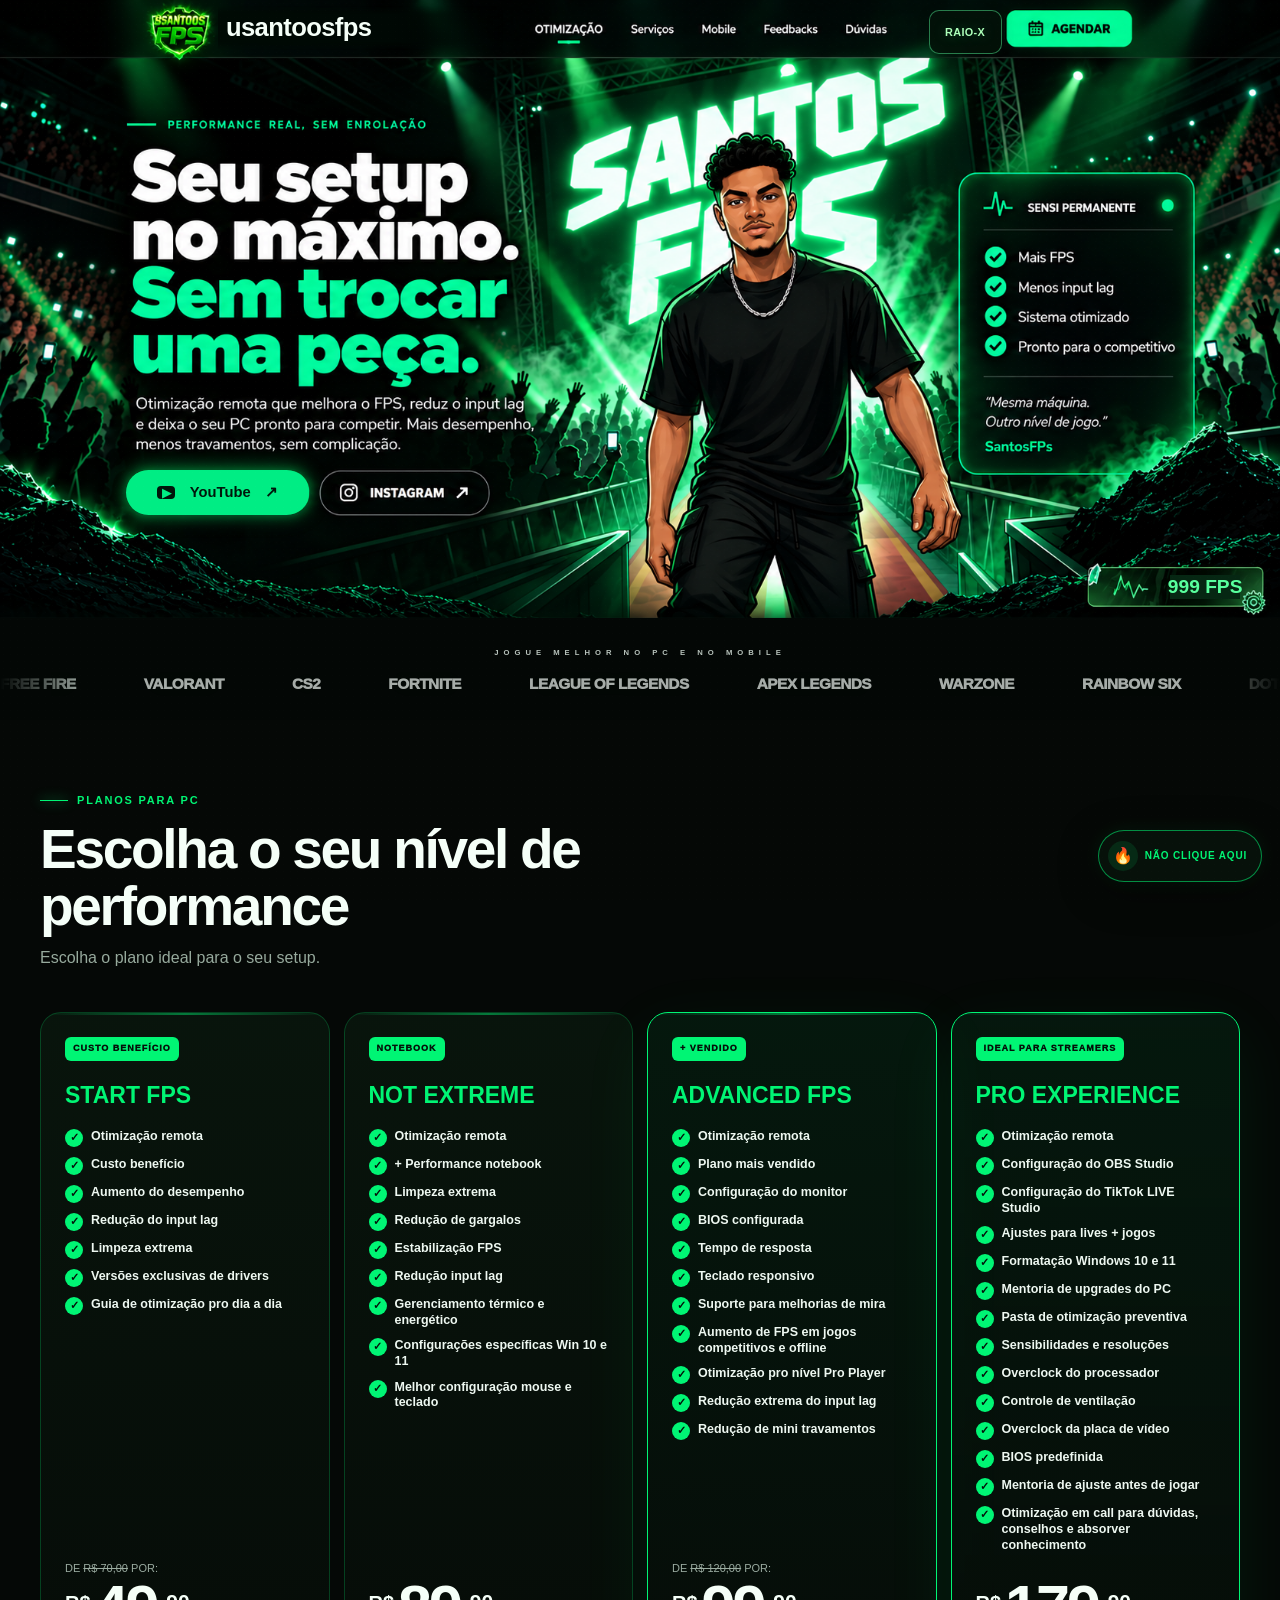
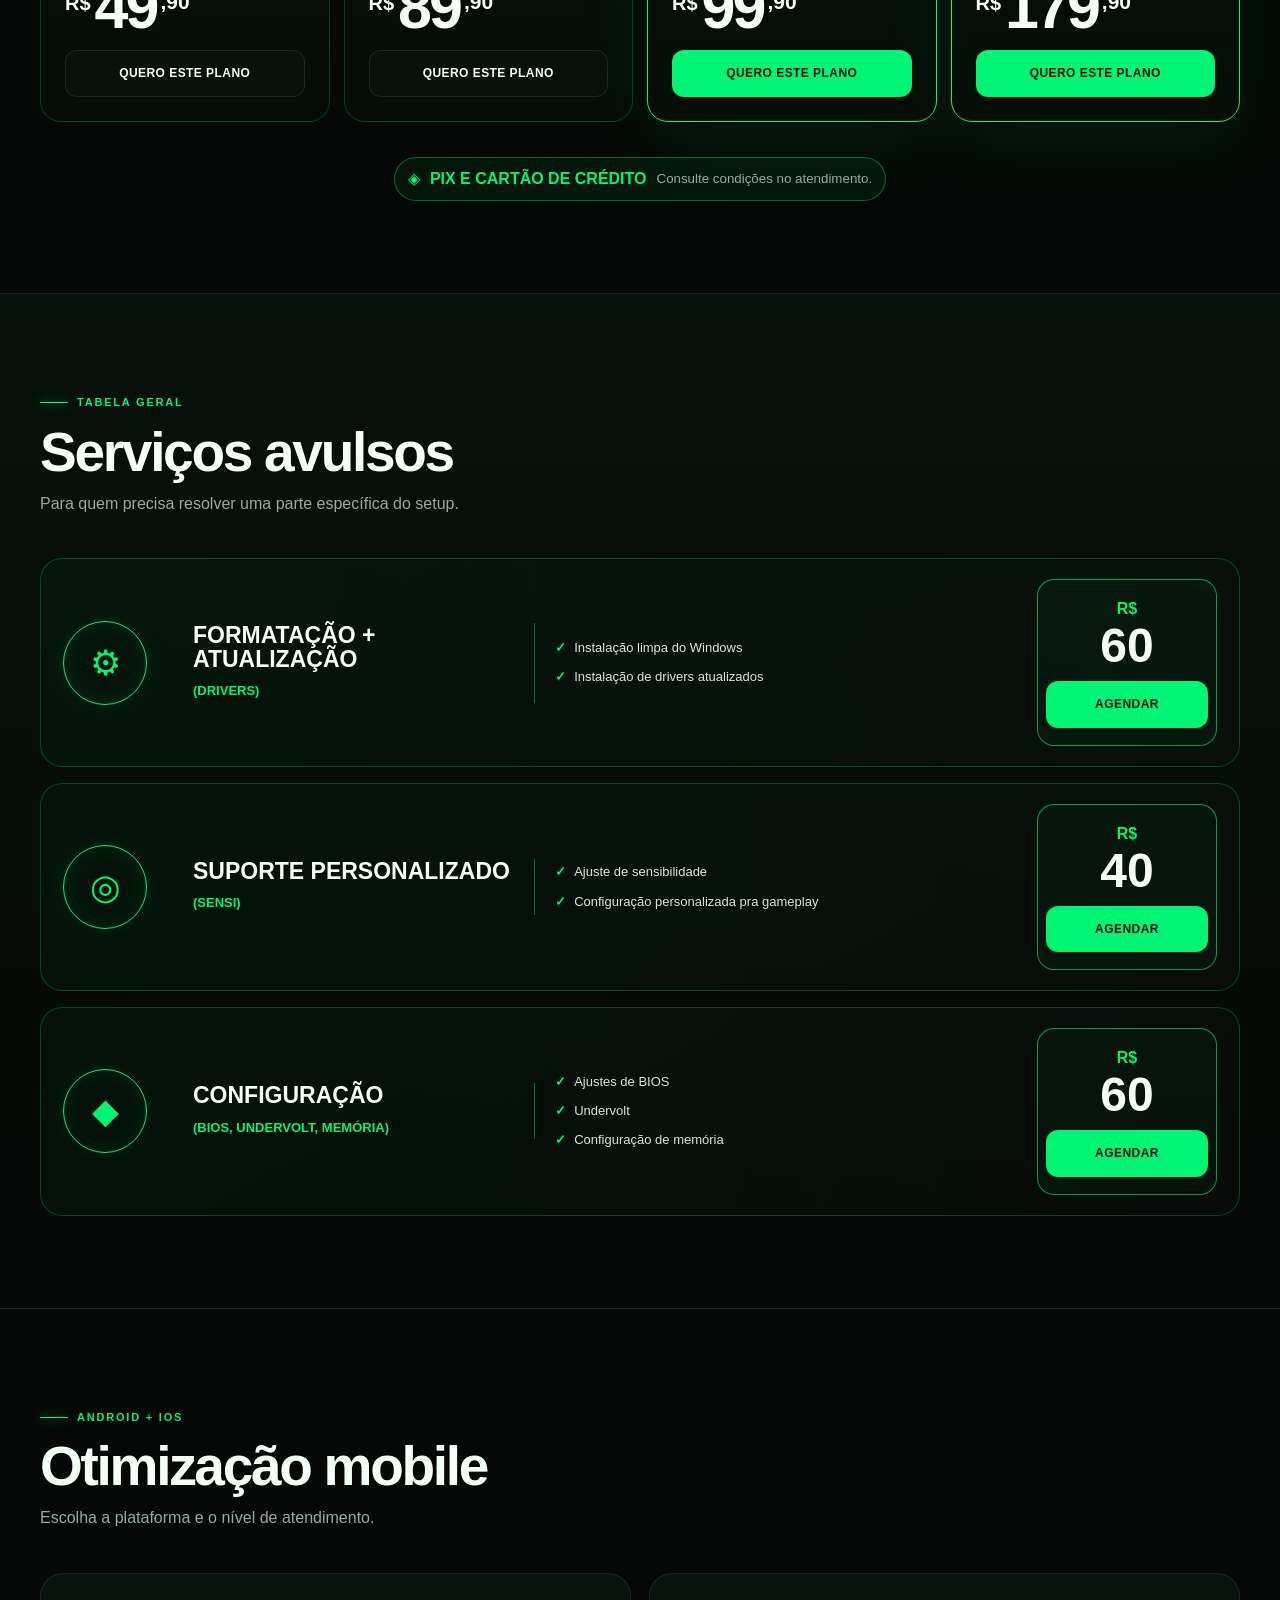
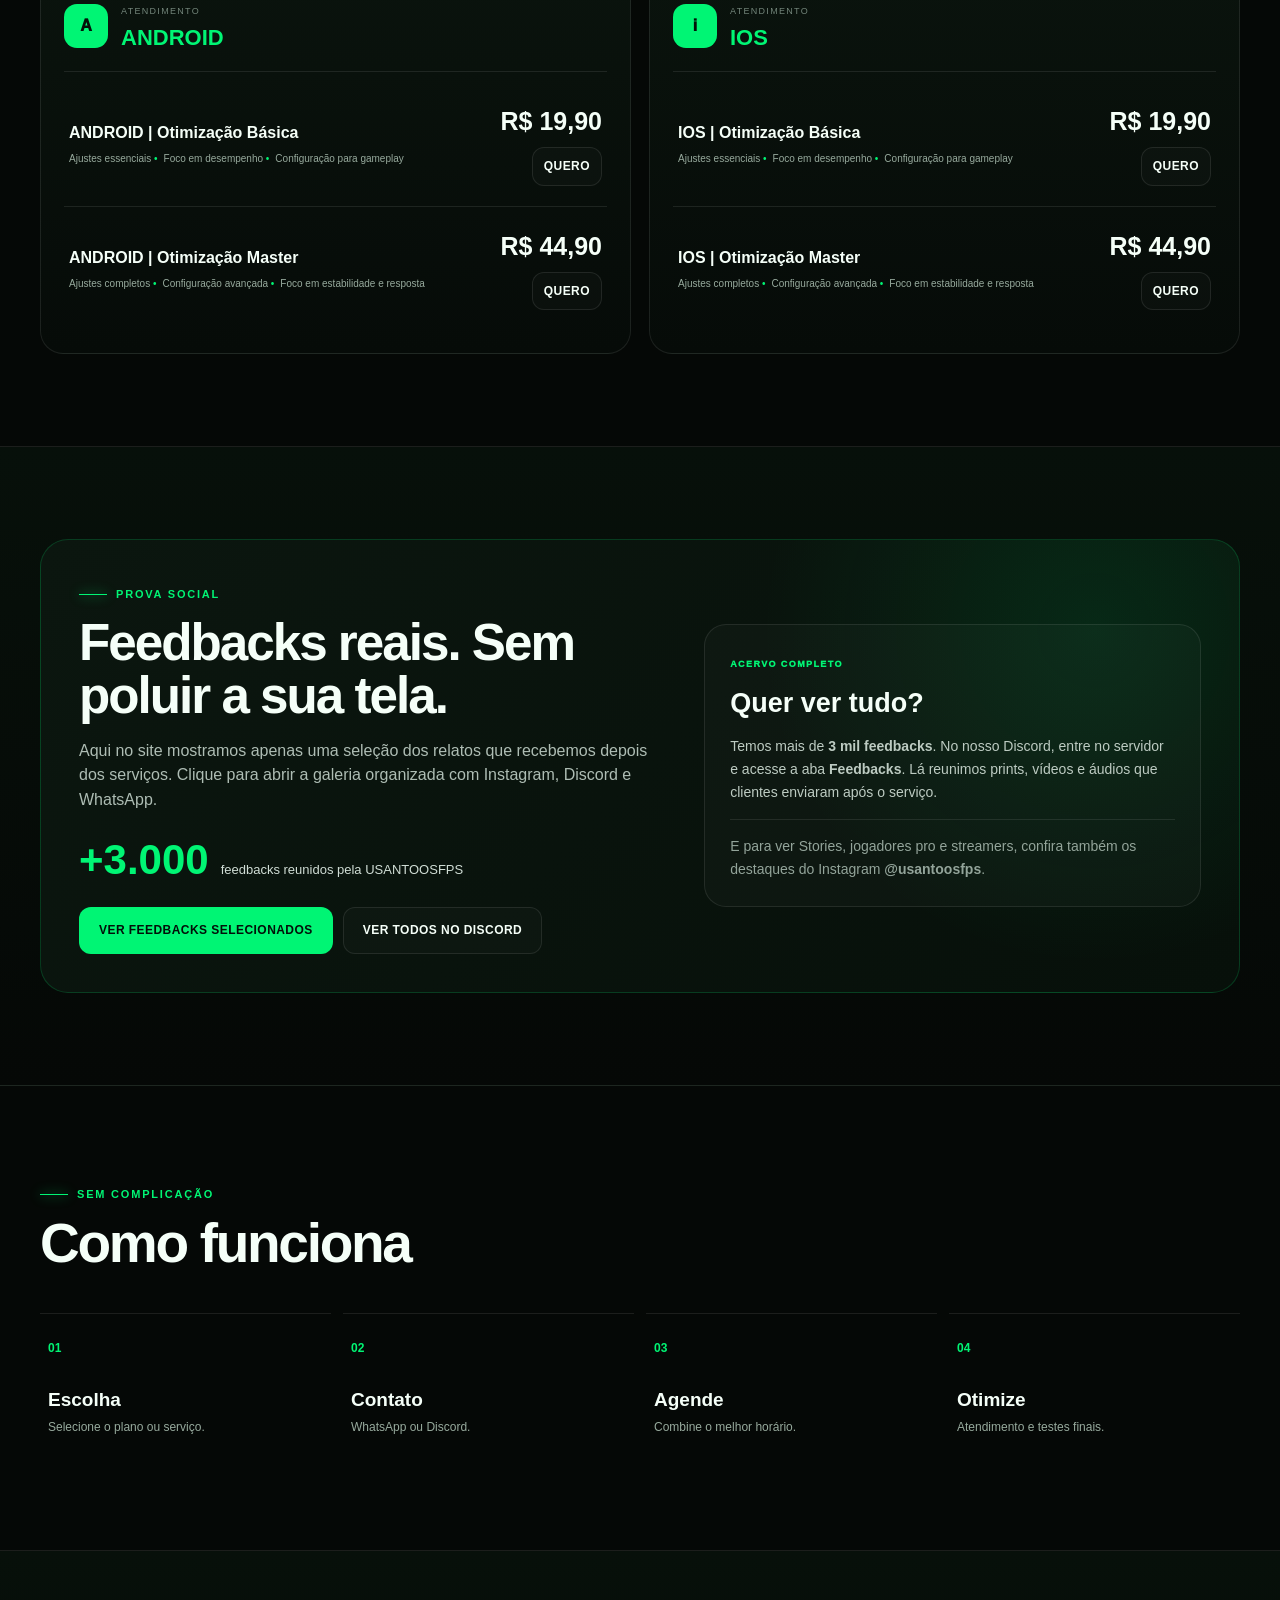
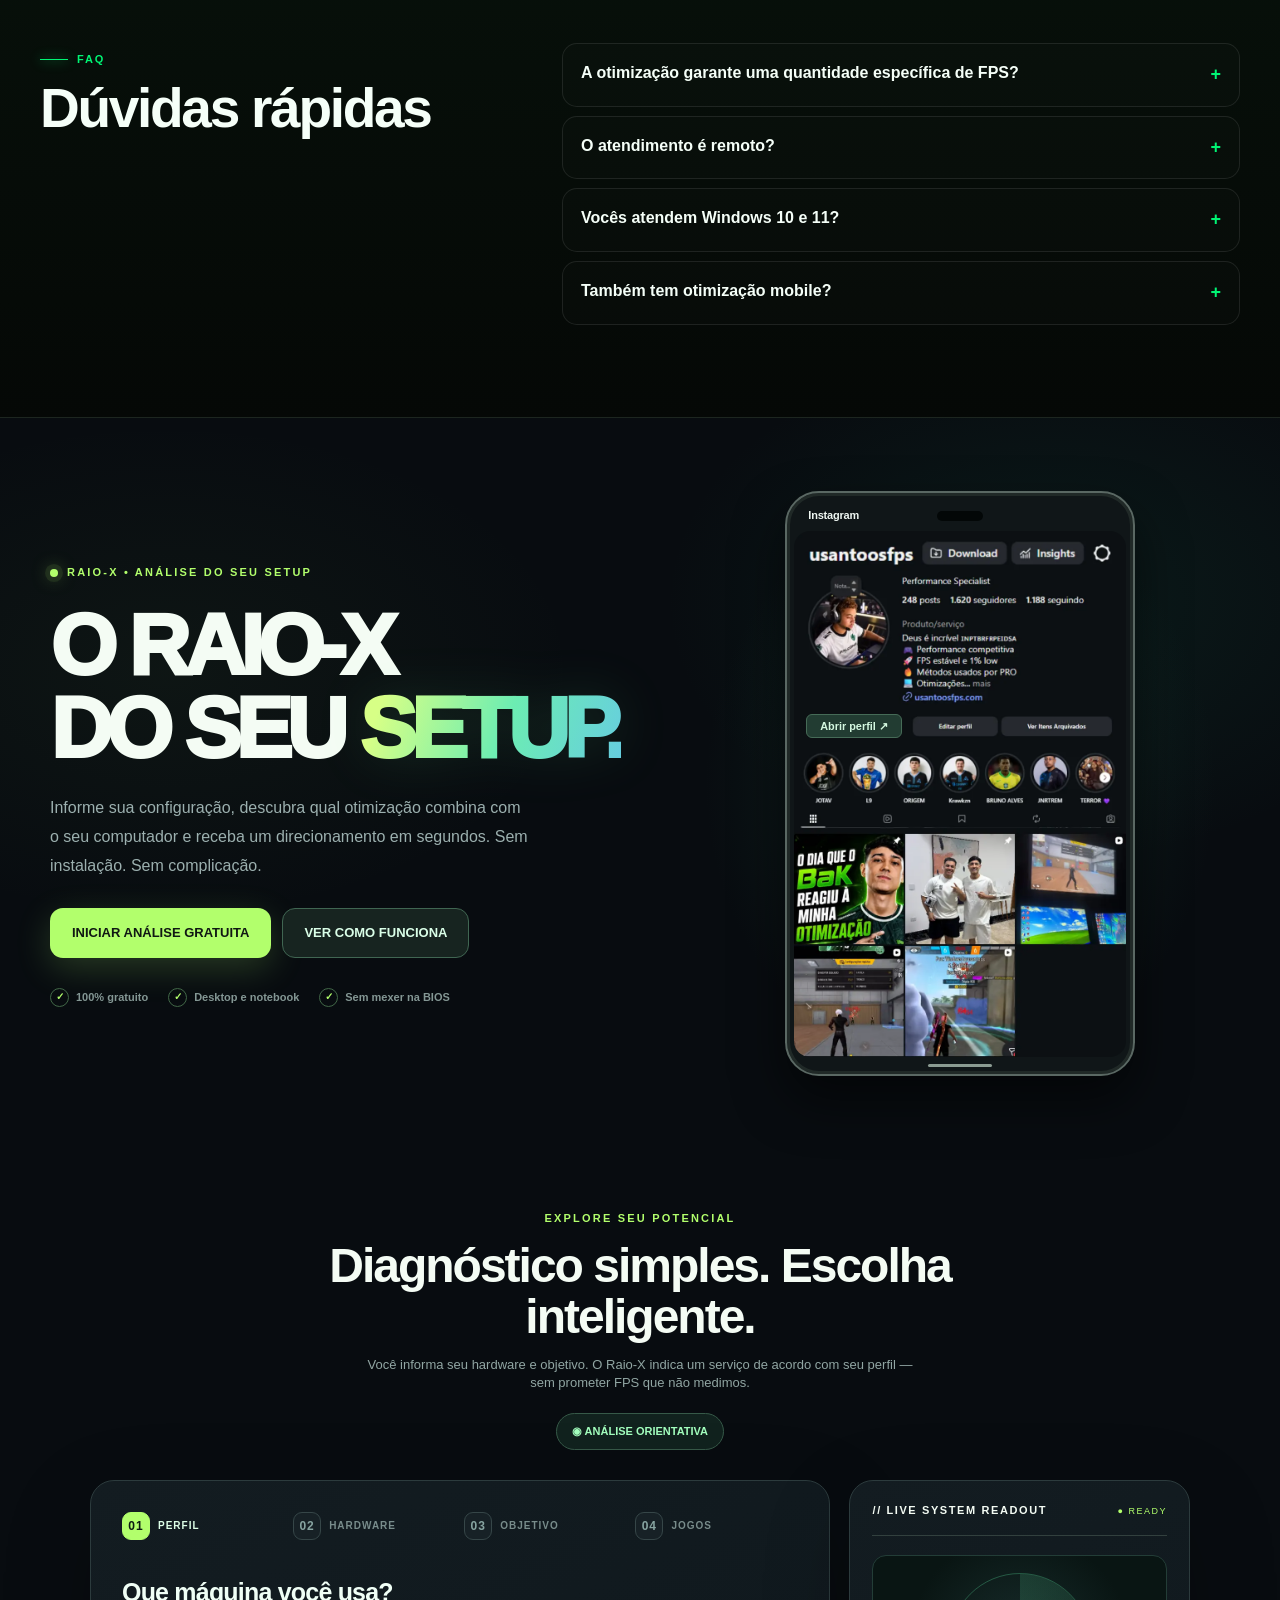
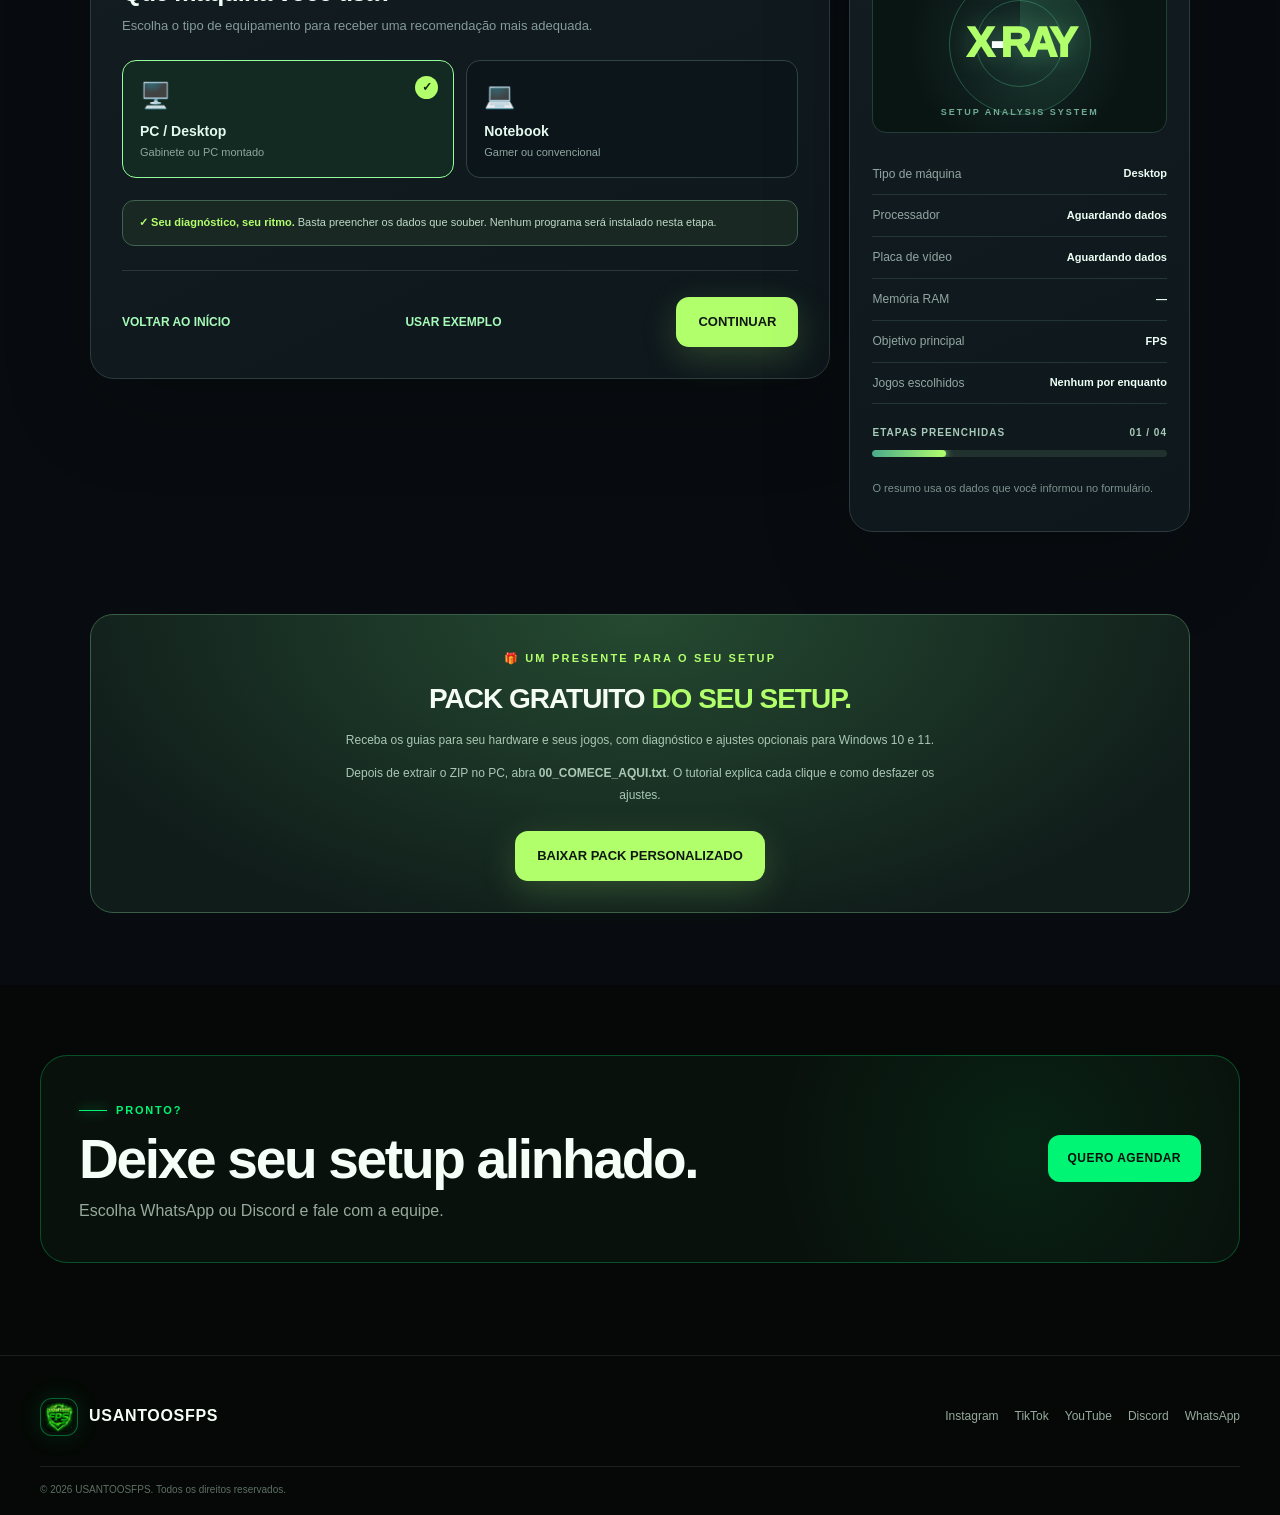
==== commit 69e69438: "Exibir a captura do Instagram no smartphone do Raio X" ====
--- a/index.html
+++ b/index.html
@@ -1552,14 +1552,16 @@
 <link rel="stylesheet" href="/raiox/raio-x.css"><div id="app">
 <section class="hero container" id="inicio">
 <div><div class="eyebrow"><i class="pulse"></i> RAIO-X • ANÁLISE DO SEU SETUP</div><h1>O RAIO-X<br/>DO SEU <em>SETUP.</em></h1><p>Informe sua configuração, descubra qual otimização combina com o seu computador e receba um direcionamento em segundos. Sem instalação. Sem complicação.</p><div class="hero-actions"><a class="btn" href="#analise">INICIAR ANÁLISE GRATUITA</a><a class="btn secondary" href="#como-funciona">VER COMO FUNCIONA</a></div><div class="micro"><span>100% gratuito</span><span>Desktop e notebook</span><span>Sem mexer na BIOS</span></div></div>
-<div class="phone-stage"><article class="phone" aria-label="Instagram de Santos FPS">
-<div class="phone-top"><span>Instagram</span><span class="camera" aria-hidden="true"></span></div>
-<div class="profile-cover"><img src="/assets/cf1f0d1a6456.png" alt="Logo usantoosfps" loading="lazy"></div>
-<div class="profile-body"><small>PERFIL DO CRIADOR</small><h3>Santos FPS</h3><strong>@usantoosfps</strong>
-<p>Otimização de PC gamer, emulador e lives.</p>
-<a href="https://www.instagram.com/usantoosfps/" target="_blank" rel="noopener noreferrer" class="profile-link">Abrir no Instagram ↗</a>
-<button type="button" id="loadInstagram">Ver perfil aqui</button></div>
-<div class="phone-home" aria-hidden="true"></div></article></div>
+<div class="phone-stage">
+  <article class="phone" aria-label="Instagram de Santos FPS">
+    <div class="phone-top" aria-hidden="true"><span>Instagram</span><i class="camera"></i></div>
+    <div class="phone-screen">
+      <img src="/assets/instagram-usantoosfps.webp" width="800" height="1268" loading="lazy" alt="Perfil @usantoosfps no Instagram com foto de Santos FPS, bio, destaques e publicações.">
+      <a class="profile-link" href="https://www.instagram.com/usantoosfps/" target="_blank" rel="noopener noreferrer" aria-label="Abrir o Instagram de @usantoosfps em nova aba">Abrir perfil ↗</a>
+    </div>
+    <div class="phone-home" aria-hidden="true"></div>
+  </article>
+</div>
 </section>
 <section class="container" id="como-funciona"><div class="section-top"><div><div class="eyebrow">EXPLORE SEU POTENCIAL</div><h2>Diagnóstico simples. Escolha inteligente.</h2><p>Você informa seu hardware e objetivo. O Raio-X indica um serviço de acordo com seu perfil — sem prometer FPS que não medimos.</p></div><div class="tiny-pill">◉ ANÁLISE ORIENTATIVA</div></div></section>
 <section class="container wizard" id="analise">
--- a/raiox/raio-x.css
+++ b/raiox/raio-x.css
@@ -35,24 +35,15 @@
 #app{padding-bottom:12px}
 .hero{grid-template-columns:minmax(0,1.07fr) minmax(0,.93fr)}
 .phone-stage{display:grid;place-items:center;padding:20px;background:radial-gradient(ellipse,#21574655 0%,transparent 67%)}
-.phone{width:min(100%,270px);padding:9px 9px 0;background:#101618;border:2px solid #5a6863;border-radius:36px;box-shadow:0 24px 50px #0008,inset 0 0 0 3px #202927;color:#eff7f2;text-align:left}
-.phone-top{height:39px;padding:0 15px;display:flex;align-items:center;justify-content:space-between;font-size:14px;font-weight:700;letter-spacing:-.4px}
-.camera{width:49px;height:12px;border-radius:12px;background:#030707}
-.profile-cover{height:146px;background:radial-gradient(ellipse at 50% 70%,#316444,#13221a 70%);display:grid;place-items:center;overflow:hidden;border-radius:15px 15px 0 0}
-.profile-cover img{display:block;width:98px;height:98px;border-radius:50%;border:3px solid #84d996}
-.profile-body{padding:18px 16px 14px;background:#17201c;border-radius:0 0 15px 15px}
-.profile-body small{font-size:9px;letter-spacing:1.8px;color:#b2cbbd;font-weight:800}
-.profile-body h3{font-size:26px;margin:4px 0 0;line-height:1.1}
-.profile-body strong{font-size:13px;color:#a2f4b8}
-.hero .profile-body p{font-size:13px;line-height:1.5;margin:12px 0 16px;color:#c4d4c9}
-.profile-link,.profile-body button{display:block;width:100%;text-align:center;border-radius:9px;font-size:13px;font-weight:700}
-.profile-link{padding:10px;background:#bcf697;color:#102718}
-.profile-body button{border:0;padding:8px;background:transparent;color:#e6fae9}
-.profile-body button[hidden]{display:none}
-.phone-home{margin:8px auto;width:62px;height:3px;background:#8b9b92;border-radius:9px}
-.with-feed .profile-cover{height:280px;display:block}.profile-cover iframe{width:100%;height:100%;border:0;background:white}
-.with-feed .profile-body small,.with-feed .profile-body h3,.with-feed .profile-body p{display:none}
-.with-feed .profile-link{margin-top:8px}
+.phone{width:min(100%,350px);padding:7px 7px 0;background:#101618;border:2px solid #5a6863;border-radius:34px;box-shadow:0 24px 50px #0008,inset 0 0 0 3px #202927;color:#eff7f2;text-align:left;overflow:hidden}
+.phone-top{position:relative;height:31px;padding:0 14px;display:flex;align-items:center;font-size:11px;font-weight:700;letter-spacing:-.2px}
+.camera{position:absolute;left:50%;transform:translateX(-50%);width:46px;height:10px;border-radius:12px;background:#030707}
+.phone-screen{position:relative;overflow:hidden;border-radius:16px;background:#0c1013}
+.phone-screen img{display:block;width:100%;height:auto}
+.profile-link{position:absolute;left:3.5%;top:37.1%;transform:translateY(-50%);width:29%;min-height:30px;display:grid;place-items:center;isolation:isolate;color:#d4f8e0;font-size:clamp(9px,.85vw,11px);font-weight:700;white-space:nowrap}
+.profile-link::before{content:"";position:absolute;z-index:-1;inset:3px 0;border-radius:6px;background:#223c32;border:1px solid #466b57}
+.profile-link:hover::before,.profile-link:focus-visible::before{background:#30523f}
+.phone-home{margin:7px auto;width:64px;height:3px;background:#8b9b92;border-radius:9px}
 .free{width:min(1100px,calc(100% - 48px));display:grid;justify-items:center;justify-content:center;text-align:center;margin:12px auto 60px;gap:12px;background:radial-gradient(ellipse at 50% 0%,#254a31,#101c1a 80%)}
 .free p,.free .eyebrow{margin-inline:auto}.free .btn{max-width:100%;white-space:normal}
 .wizard{width:min(1100px,calc(100% - 48px))}
